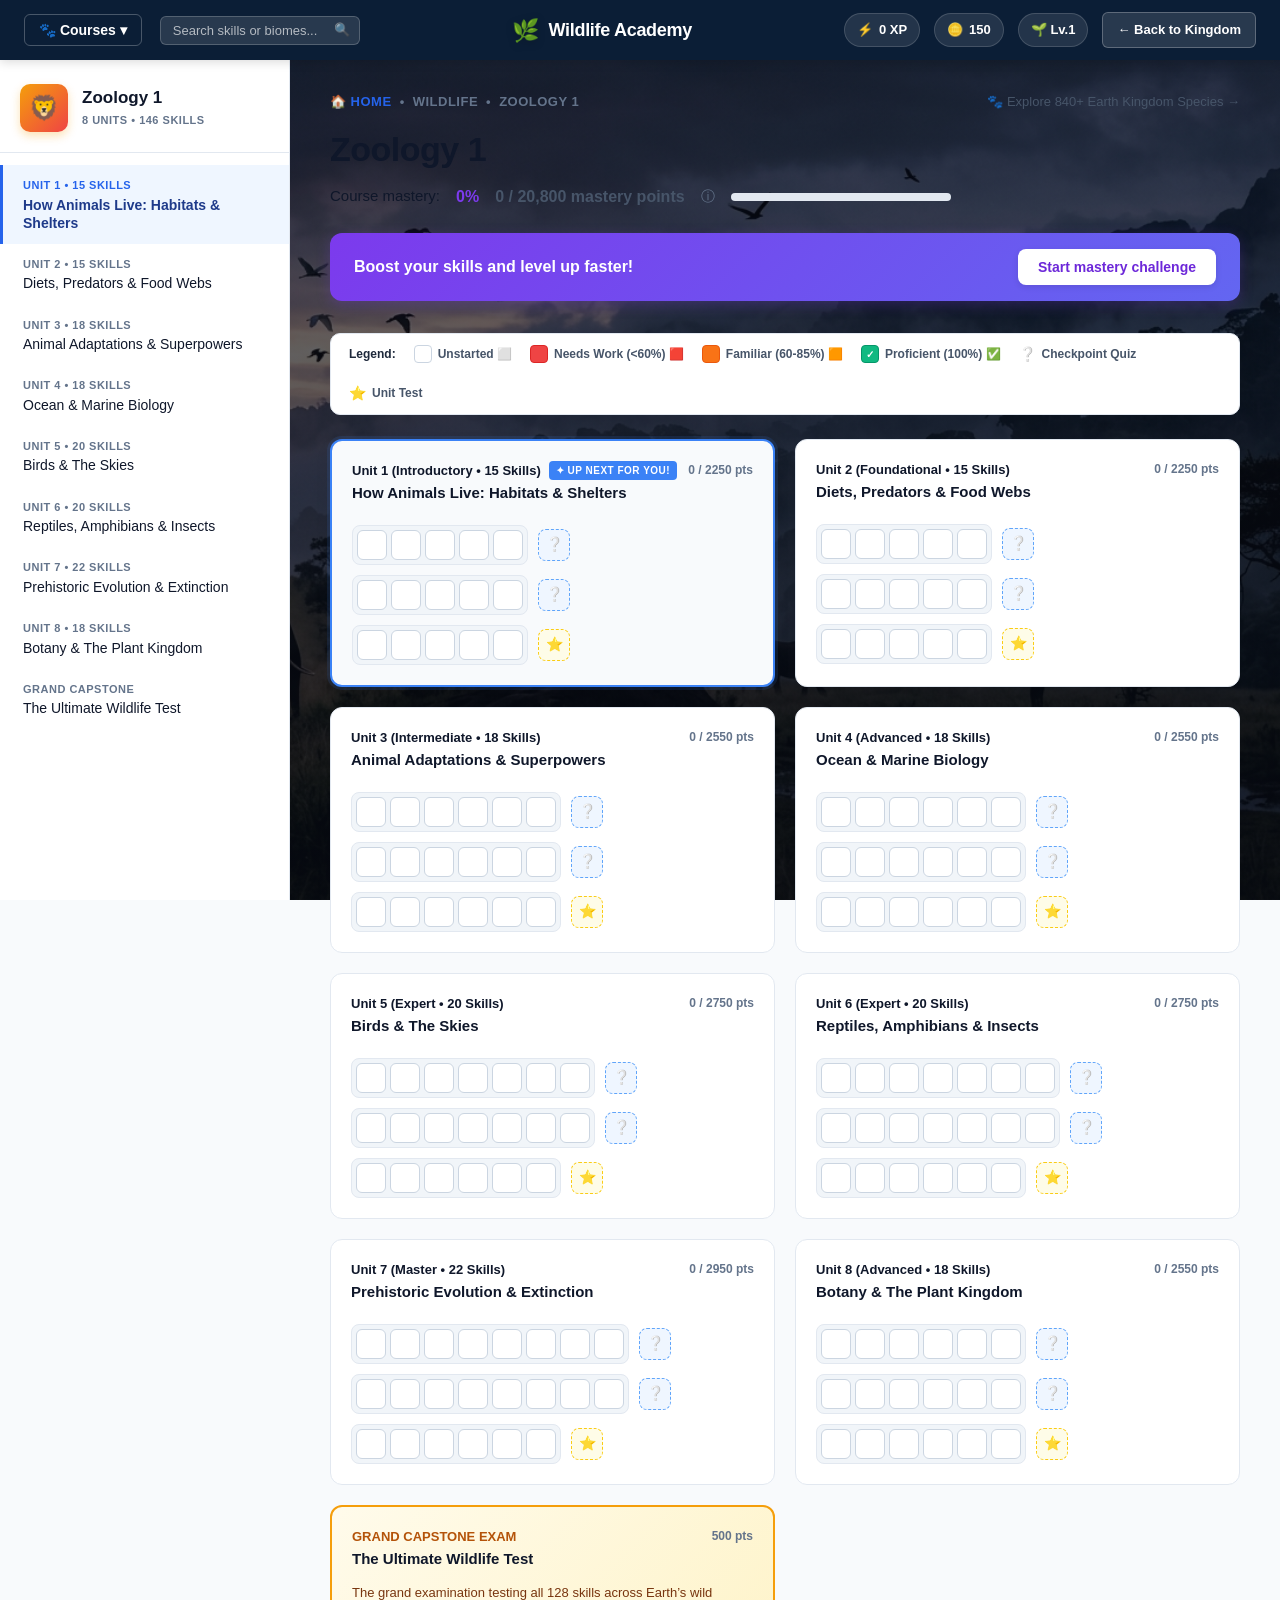
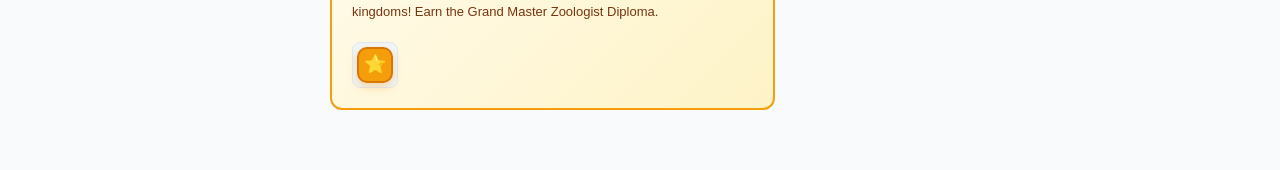
==== academy.html @ c4b4adb7 "feat: add Unit 8 Botany & Plant Kingdom course (18 skills), remove KHAN badge, add multi-question le" ====
<!DOCTYPE html>
<html lang="en">
<head>
  <meta charset="UTF-8">
  <meta name="viewport" content="width=device-width, initial-scale=1.0">
  <title>Wildlife Academy | Khan Academy Animal Biology & Zoology</title>
  <link rel="icon" href="data:image/svg+xml,<svg xmlns=%22http://www.w3.org/2000/svg%22 viewBox=%220%22%22><text y=%2226%22 font-size=%2226%22>🎓</text></svg>">
  <link rel="stylesheet" href="style.css">
  <link rel="stylesheet" href="academy.css">
</head>
<body class="academy-body">

  <!-- ===================================================================== -->
  <!-- TOP HEADER (KHAN ACADEMY STYLE)                                      -->
  <!-- ===================================================================== -->
  <header class="ka-header">
    <div class="ka-header-left">
      <button class="ka-courses-dropdown-btn" onclick="alert('Courses available: Zoology 1 (7 Units, 46 Skills). More arriving soon!')">
        🐾 Courses ▾
      </button>

      <div class="ka-search-wrap">
        <input type="text" class="ka-search-input" placeholder="Search skills or biomes..." id="ka-search-bar" oninput="window.AK_PAGE && window.AK_PAGE.onSearch && window.AK_PAGE.onSearch(this.value)" />
        <span class="ka-search-icon">🔍</span>
      </div>
    </div>

    <div class="ka-header-center">
      <a href="academy.html" class="ka-logo-link">
        <span class="ka-logo-icon">🌿</span>
        <span>Wildlife Academy</span>
      </a>
    </div>

    <div class="ka-header-right">
      <div class="ka-stat-pill" title="Mastery XP Points">
        ⚡ <span id="ka-header-xp">0 XP</span>
      </div>
      <div class="ka-stat-pill" title="Card Shop Coins">
        🪙 <span id="ka-header-coins">150</span>
      </div>
      <div class="ka-stat-pill" title="Zoologist Level">
        <span id="ka-header-level">🌱 Lv.1</span>
      </div>
      <a href="index.html" class="ka-btn-back" title="Return to Animal Kingdom">
        ← Back to Kingdom
      </a>
    </div>
  </header>

  <!-- ===================================================================== -->
  <!-- APP LAYOUT: 2-PANE (LEFT SIDEBAR + MAIN ORGANIZED CONTENT)           -->
  <!-- ===================================================================== -->
  <div class="ka-app-layout">

    <!-- LEFT SIDEBAR -->
    <aside class="ka-sidebar">
      <div class="ka-sidebar-course-card">
        <div class="ka-sidebar-course-avatar">🦁</div>
        <div>
          <h2 class="ka-sidebar-course-name">Zoology 1</h2>
          <div class="ka-sidebar-course-meta">8 UNITS • 146 SKILLS</div>
        </div>
      </div>

      <ul class="ka-sidebar-nav-list" id="ka-sidebar-units-list">
        <!-- Rendered dynamically by academyPage.js -->
      </ul>
    </aside>

    <!-- MAIN DASHBOARD PANE -->
    <main class="ka-main">

      <!-- Breadcrumbs -->
      <nav class="ka-breadcrumbs">
        <div class="ka-breadcrumbs-left">
          <a href="index.html">🏠 HOME</a>
          <span>•</span>
          <span>WILDLIFE</span>
          <span>•</span>
          <span>ZOOLOGY 1</span>
        </div>
        <a href="index.html" class="ka-breadcrumb-help">
          🐾 Explore 840+ Earth Kingdom Species →
        </a>
      </nav>

      <!-- Course Big Title -->
      <h1 class="ka-course-title">Zoology 1</h1>

      <!-- Course Mastery Stats -->
      <div class="ka-mastery-stats-row">
        <span class="ka-mastery-label">Course mastery:</span>
        <span class="ka-mastery-percent" id="ka-mastery-pct">0%</span>
        <span class="ka-mastery-points" id="ka-mastery-pts">0 / 7,500 mastery points</span>
        <span class="ka-mastery-info-icon" title="Master skills to earn points: 100 pts per skill, 150 pts per quiz, 200 pts per unit test, 300 pts for capstone!">ⓘ</span>
        <div class="ka-mastery-progress-track">
          <div class="ka-mastery-progress-fill" id="ka-mastery-fill" style="width: 0%;"></div>
        </div>
      </div>

      <!-- Purple Boost Callout Banner -->
      <div class="ka-boost-banner">
        <span class="ka-boost-text">Boost your skills and level up faster!</span>
        <button class="ka-boost-btn" onclick="window.AK_PAGE.startMasteryChallenge()">
          Start mastery challenge
        </button>
      </div>

      <!-- Color-Coding Mastery Legend -->
      <div class="ka-legend-bar">
        <span style="font-weight: 700; color: #1e293b;">Legend:</span>
        <div class="ka-legend-item">
          <div class="ka-legend-box box-unstarted"></div>
          <span>Unstarted ⬜</span>
        </div>
        <div class="ka-legend-item">
          <div class="ka-legend-box box-needs-work"></div>
          <span>Needs Work (&lt;60%) 🟥</span>
        </div>
        <div class="ka-legend-item">
          <div class="ka-legend-box box-familiar"></div>
          <span>Familiar (60-85%) 🟧</span>
        </div>
        <div class="ka-legend-item">
          <div class="ka-legend-box box-proficient">✓</div>
          <span>Proficient (100%) ✅</span>
        </div>
        <div class="ka-legend-item">
          <span style="font-size: 14px;">❔</span>
          <span>Checkpoint Quiz</span>
        </div>
        <div class="ka-legend-item">
          <span style="font-size: 14px;">⭐</span>
          <span>Unit Test</span>
        </div>
      </div>

      <!-- 2-COLUMN ORGANIZED UNITS GRID ("Not scrolling down way") -->
      <section class="ka-units-grid-2col" id="ka-units-grid">
        <!-- Rendered dynamically by academyPage.js -->
      </section>

    </main>
  </div>

  <!-- ===================================================================== -->
  <!-- INTERACTIVE STUDY / QUIZ / TEST MODAL                                -->
  <!-- ===================================================================== -->
  <div id="ka-modal-backdrop" class="ka-modal-backdrop hidden" onclick="if(event.target === this) window.AK_PAGE.closeModal()">
    <div id="ka-modal-content" class="ka-modal-window"></div>
  </div>

  <!-- ===================================================================== -->
  <!-- ULTIMATE TEST MODAL (FOR CAPSTONE EXAM)                              -->
  <!-- ===================================================================== -->
  <div id="ultimate-test-modal" class="modal-backdrop hidden" onclick="if(event.target === this) window.AK_ULTIMATE_TEST.closeModal()">
    <div id="ultimate-test-modal-content" class="ultimate-modal-window"></div>
  </div>

  <!-- Scripts -->
  <script src="lib/leaflet.js"></script>
  <script src="data/amphibians.js"></script>
  <script src="data/insects.js"></script>
  <script src="data/marine.js"></script>
  <script src="data/land.js"></script>
  <script src="data/birds.js"></script>
  <script src="data/plants.js"></script>
  <script src="data/gemstones.js"></script>
  <script src="data/reptiles.js"></script>
  <script src="data/animalSounds.js"></script>
  <script src="data/cool_animals.js"></script>
  <script src="js/speciesTranslations.js"></script>
  <script src="js/speciesBioTranslations.js"></script>
  <script src="js/i18n.js"></script>
  <script src="js/audio.js"></script>
  <script src="js/wildlifeAcademy.js"></script>
  <script src="js/ultimateTest.js"></script>
  <script src="js/academyPage.js"></script>
</body>
</html>
---- style.css ----
/* =========================================================
   THE ANIMAL KINGDOM APP - NATURE SAFARI STYLESHEET
   ========================================================= */

:root {
  --primary-emerald: #10b981;
  --primary-dark: #064e3b;
  --primary-light: #ecfdf5;
  --amber-sun: #f59e0b;
  --amber-light: #fef3c7;
  --ocean-blue: #0284c7;
  --ocean-light: #e0f2fe;
  --earth-orange: #ea580c;
  --sky-purple: #7c3aed;
  --leaf-green: #16a34a;
  
  --bg-sand: #fbfbf9;
  --surface-card: #ffffff;
  --text-main: #1c1917;
  --text-muted: #57534e;
  --border-subtle: #e7e5e4;
  --radius-xl: 24px;
  --radius-lg: 18px;
  --radius-md: 12px;
  --radius-full: 9999px;
  --shadow-sm: 0 2px 8px rgba(0, 0, 0, 0.04);
  --shadow-md: 0 8px 24px rgba(0, 0, 0, 0.08);
  --shadow-lg: 0 16px 40px rgba(0, 0, 0, 0.12);
  --font-display: 'Fredoka', cursive, sans-serif;
  --font-body: 'Nunito', sans-serif;
}

* {
  box-sizing: border-box;
  margin: 0;
  padding: 0;
}

.hidden {
  display: none !important;
  visibility: hidden !important;
  opacity: 0 !important;
  pointer-events: none !important;
}

body {
  font-family: var(--font-body);
  background-color: #070a12;
  background-image: 
    linear-gradient(rgba(8, 12, 22, 0.6), rgba(8, 12, 22, 0.7)),
    url('images/wildlife_background.jpg');
  background-position: center center;
  background-size: cover;
  background-repeat: no-repeat;
  background-attachment: fixed;
  color: #f1f5f9;
  line-height: 1.6;
  -webkit-font-smoothing: antialiased;
  min-height: 100vh;
}

/* =========================================================
   HEADER
   ========================================================= */
.app-header {
  position: sticky;
  top: 0;
  z-index: 100;
  background: rgba(13, 16, 28, 0.88);
  backdrop-filter: blur(14px);
  border-bottom: 2px solid rgba(255, 255, 255, 0.12);
  padding: 12px 24px;
}

.header-container {
  max-width: 1280px;
  margin: 0 auto;
  display: flex;
  align-items: center;
  justify-content: space-between;
  gap: 16px;
}

.logo-group {
  display: flex;
  align-items: center;
  gap: 12px;
  flex-shrink: 0;
}

.logo-mascot-wrap {
  width: 52px;
  height: 52px;
  border-radius: 50%;
  overflow: hidden;
  border: 2px solid #eab308;
  box-shadow: 0 4px 16px rgba(234, 179, 8, 0.35), 0 0 12px rgba(234, 179, 8, 0.2);
  display: flex;
  align-items: center;
  justify-content: center;
  background: #090e17;
  transition: all 0.3s cubic-bezier(0.34, 1.56, 0.64, 1);
  flex-shrink: 0;
}

.logo-mascot-img {
  width: 100%;
  height: 100%;
  object-fit: cover;
  object-position: center 20%;
  border-radius: 50%;
  transition: transform 0.35s cubic-bezier(0.34, 1.56, 0.64, 1);
  display: block;
}

.logo-group:hover .logo-mascot-wrap {
  transform: scale(1.08);
  border-color: #facc15;
  box-shadow: 0 6px 22px rgba(250, 204, 21, 0.5), 0 0 16px rgba(234, 179, 8, 0.4);
}

.logo-group:hover .logo-mascot-img {
  transform: scale(1.06);
}

.logo-title {
  font-family: var(--font-display);
  font-size: 1.45rem;
  font-weight: 700;
  letter-spacing: 0.5px;
  color: #ffffff;
  line-height: 1.1;
  white-space: nowrap;
}

.logo-badge {
  font-size: 0.76rem;
  font-weight: 700;
  color: #38bdf8;
  text-transform: uppercase;
  letter-spacing: 0.8px;
  white-space: nowrap;
}

/* =========================================================
   HEADER GLOBAL SEARCH BAR
   ========================================================= */
.header-main-col {
  display: flex;
  flex-direction: column;
  flex: 1;
  max-width: 860px;
  margin: 0 0 0 16px;
  gap: 6px;
  min-width: 0;
}

.header-search-wrap {
  position: relative;
  width: 100%;
  margin: 0;
}

.search-input-box {
  position: relative;
  display: flex;
  align-items: center;
  background: #f5f5f4;
  border: 2px solid var(--border-subtle);
  border-radius: var(--radius-full);
  transition: all 0.25s ease;
  padding-right: 3px;
  height: 36px;
}

.search-input-box:focus-within {
  background: #ffffff;
  border-color: var(--primary-emerald);
  box-shadow: 0 0 0 4px rgba(16, 185, 129, 0.15);
}

.search-icon-symbol {
  position: absolute;
  left: 12px;
  font-size: 0.95rem;
  pointer-events: none;
  opacity: 0.6;
}

#global-search-input {
  width: 100%;
  padding: 8px 115px 8px 36px;
  font-family: var(--font-body);
  font-size: 0.88rem;
  background: transparent;
  border: none;
  outline: none;
  color: var(--text-main);
}

#global-search-input::placeholder {
  color: #a8a29e;
}

.btn-header-search-go {
  font-family: var(--font-display);
  font-size: 0.78rem;
  font-weight: 700;
  padding: 5px 12px;
  background: linear-gradient(135deg, #10b981 0%, #059669 100%);
  color: #ffffff;
  border: none;
  border-radius: var(--radius-full);
  cursor: pointer;
  white-space: nowrap;
  transition: all 0.2s ease;
  box-shadow: 0 2px 6px rgba(16, 185, 129, 0.35);
  flex-shrink: 0;
  line-height: 1.2;
}

.btn-header-search-go:hover {
  transform: scale(1.04);
  background: linear-gradient(135deg, #059669 0%, #047857 100%);
  box-shadow: 0 4px 10px rgba(16, 185, 129, 0.45);
}

.btn-clear-search-global,
.btn-clear-search-hero,
.btn-clear-search,
.btn-clear-search-fighter {
  background: #e2e8f0;
  border: 1px solid #cbd5e1;
  color: #475569;
  width: 26px;
  height: 26px;
  border-radius: 50%;
  display: flex;
  align-items: center;
  justify-content: center;
  font-size: 0.82rem;
  font-weight: 800;
  cursor: pointer;
  transition: all 0.15s ease;
  z-index: 10;
}

.btn-clear-search-global:hover,
.btn-clear-search-hero:hover,
.btn-clear-search:hover,
.btn-clear-search-fighter:hover {
  background: #ef4444;
  border-color: #dc2626;
  color: #ffffff;
  transform: scale(1.12);
}

.btn-clear-search-global {
  position: absolute;
  right: 96px;
}

.btn-clear-search-hero {
  position: absolute;
  right: 170px;
}

.btn-clear-search {
  position: absolute;
  right: 14px;
}

.btn-clear-search-fighter {
  position: absolute;
  right: 10px;
  top: 50%;
  transform: translateY(-50%);
  background: #334155;
  border-color: #475569;
  color: #f1f5f9;
}
.btn-clear-search-fighter:hover {
  background: #ef4444;
  border-color: #dc2626;
  color: #ffffff;
  transform: translateY(-50%) scale(1.12);
}

.search-shortcut-badge {
  position: absolute;
  right: 12px;
  background: #e7e5e4;
  color: #78716c;
  font-size: 0.75rem;
  font-weight: 700;
  padding: 2px 7px;
  border-radius: 6px;
  border: 1px solid #d6d3d1;
  pointer-events: none;
}

/* =========================================================
   GLOBAL SEARCH DROPDOWN
   ========================================================= */
.global-search-dropdown {
  position: absolute;
  top: calc(100% + 8px);
  left: 0;
  right: 0;
  background: #ffffff;
  border: 2px solid var(--border-subtle);
  border-radius: 16px;
  box-shadow: 0 16px 36px rgba(0, 0, 0, 0.14);
  max-height: 480px;
  overflow-y: auto;
  z-index: 200;
  animation: dropdown-pop 0.2s ease-out;
}

@keyframes dropdown-pop {
  from { opacity: 0; transform: translateY(-6px); }
  to { opacity: 1; transform: translateY(0); }
}

.dropdown-header-bar {
  padding: 10px 16px;
  background: #f8fafc;
  border-bottom: 1px solid var(--border-subtle);
  font-size: 0.82rem;
  font-weight: 700;
  color: #64748b;
  display: flex;
  justify-content: space-between;
  align-items: center;
}

.search-dropdown-item {
  display: flex;
  align-items: center;
  gap: 12px;
  padding: 10px 14px;
  border-bottom: 1px solid #f1f5f9;
  cursor: pointer;
  transition: background 0.15s ease;
}

.search-dropdown-item:hover,
.search-dropdown-item.active-item {
  background: #ecfdf5;
}

.search-dropdown-thumb {
  width: 44px;
  height: 44px;
  border-radius: 10px;
  object-fit: cover;
  flex-shrink: 0;
}

.search-dropdown-info {
  flex: 1;
  min-width: 0;
}

.search-dropdown-title-row {
  display: flex;
  align-items: center;
  gap: 8px;
  margin-bottom: 2px;
}

.search-dropdown-name {
  font-family: var(--font-display);
  font-weight: 700;
  font-size: 0.95rem;
  color: var(--text-main);
  white-space: nowrap;
  overflow: hidden;
  text-overflow: ellipsis;
}

.search-dropdown-sub {
  font-size: 0.8rem;
  color: var(--text-muted);
  white-space: nowrap;
  overflow: hidden;
  text-overflow: ellipsis;
}

.dropdown-cat-tag {
  font-size: 0.72rem;
  font-weight: 700;
  padding: 2px 8px;
  border-radius: 12px;
  text-transform: capitalize;
  flex-shrink: 0;
}

.dropdown-cat-tag.amphibians { background: #d1fae5; color: #065f46; }
.dropdown-cat-tag.insects { background: #fef3c7; color: #92400e; }
.dropdown-cat-tag.marine { background: #e0f2fe; color: #075985; }
.dropdown-cat-tag.land { background: #ffedd5; color: #9a3412; }
.dropdown-cat-tag.birds { background: #ede9fe; color: #5b21b6; }
.dropdown-cat-tag.plants { background: #dcfce7; color: #166534; }
.dropdown-cat-tag.gemstones { background: #f3e8ff; color: #7e22ce; }
.dropdown-cat-tag.reptiles { background: #ccfbf1; color: #0f766e; }

.search-dropdown-footer {
  padding: 12px;
  text-align: center;
  background: #f8fafc;
  border-top: 1px solid var(--border-subtle);
}

.btn-see-all-results {
  font-family: var(--font-display);
  font-size: 0.88rem;
  font-weight: 700;
  color: var(--primary-emerald);
  background: none;
  border: none;
  cursor: pointer;
  display: inline-flex;
  align-items: center;
  gap: 6px;
}

.btn-see-all-results:hover {
  text-decoration: underline;
}

.search-empty-state {
  padding: 28px 20px;
  text-align: center;
  color: var(--text-muted);
  font-size: 0.95rem;
}

/* =========================================================
   HEADER BUTTONS ROW (DIRECTLY UNDER SEARCH, SMALL & COMPACT)
   ========================================================= */
.header-buttons-row {
  display: flex;
  align-items: center;
  flex-wrap: wrap;
  gap: 5px;
  width: 100%;
}

.header-btn-sep {
  width: 1px;
  height: 16px;
  background: rgba(255, 255, 255, 0.22);
  margin: 0 2px;
  flex-shrink: 0;
}

body.light-mode .header-btn-sep {
  background: rgba(0, 0, 0, 0.18);
}

.btn-small-pill,
.btn-header-pill {
  font-family: var(--font-display);
  font-size: 0.75rem !important;
  font-weight: 600 !important;
  padding: 3px 9px !important;
  height: 26px !important;
  background: rgba(255, 255, 255, 0.08) !important;
  color: #e2e8f0 !important;
  border: 1px solid rgba(255, 255, 255, 0.18) !important;
  border-radius: 9999px !important;
  cursor: pointer;
  transition: all 0.2s ease;
  display: inline-flex;
  align-items: center;
  gap: 4px;
  white-space: nowrap;
  flex-shrink: 0;
  line-height: 1;
}

.btn-small-pill:hover,
.btn-header-pill:hover {
  background: var(--primary-emerald) !important;
  color: #ffffff !important;
  border-color: var(--primary-emerald) !important;
  transform: translateY(-1px);
  box-shadow: 0 2px 8px rgba(16, 185, 129, 0.35);
}

body.light-mode .btn-small-pill,
body.light-mode .btn-header-pill {
  background: #f1f5f9 !important;
  color: #1e293b !important;
  border: 1px solid #cbd5e1 !important;
}

body.light-mode .btn-small-pill:hover,
body.light-mode .btn-header-pill:hover {
  background: #10b981 !important;
  color: #ffffff !important;
  border-color: #059669 !important;
}

.btn-small-icon,
.btn-icon {
  background: rgba(255, 255, 255, 0.08);
  border: 1px solid rgba(255, 255, 255, 0.18);
  border-radius: 9999px;
  width: 26px;
  height: 26px;
  font-size: 0.85rem;
  display: inline-flex;
  align-items: center;
  justify-content: center;
  cursor: pointer;
  transition: all 0.2s ease;
  flex-shrink: 0;
  padding: 0;
  color: #f1f5f9;
}

.btn-small-icon:hover,
.btn-icon:hover {
  background: rgba(255, 255, 255, 0.22);
  transform: scale(1.08);
}

body.light-mode .btn-small-icon,
body.light-mode .btn-icon {
  background: #f1f5f9;
  border: 1px solid #cbd5e1;
  color: #1e293b;
}

/* Small Multi-Language Segmented Switcher */
.lang-switch-wrap,
.lang-switch-wrap.small-lang {
  display: inline-flex;
  align-items: center;
  background: rgba(15, 23, 42, 0.75);
  border: 1px solid rgba(255, 255, 255, 0.18);
  border-radius: 9999px;
  padding: 2px 3px;
  gap: 2px;
  height: 26px;
  backdrop-filter: blur(8px);
  flex-shrink: 0;
}

.btn-lang-toggle {
  background: transparent;
  color: #94a3b8;
  border: none;
  font-family: var(--font-display);
  font-size: 0.72rem;
  font-weight: 700;
  padding: 2px 6px;
  height: 20px;
  border-radius: 9999px;
  cursor: pointer;
  transition: all 0.2s cubic-bezier(0.4, 0, 0.2, 1);
  line-height: 1;
}

.btn-lang-toggle:hover {
  color: #ffffff;
  background: rgba(255, 255, 255, 0.12);
}

.btn-lang-toggle.active {
  background: linear-gradient(135deg, #10b981 0%, #059669 100%);
  color: #ffffff;
  box-shadow: 0 1px 6px rgba(16, 185, 129, 0.4);
}

body.light-mode .lang-switch-wrap {
  background: #f1f5f9;
  border-color: #cbd5e1;
}

body.light-mode .btn-lang-toggle {
  color: #64748b;
}

body.light-mode .btn-lang-toggle.active {
  background: #10b981;
  color: #ffffff;
}

.badge-live-pulse-sm {
  font-size: 0.6rem;
  font-weight: 800;
  padding: 1px 4px;
  background: #ef4444;
  color: #ffffff;
  border-radius: 3px;
  letter-spacing: 0.3px;
  animation: livePulse 2s infinite;
}

/* =========================================================
   MAIN LAYOUT
   ========================================================= */
.main-container {
  max-width: 1280px;
  margin: 0 auto;
  padding: 24px 20px 60px;
}

.section-intro {
  text-align: center;
  max-width: 760px;
  margin: 0 auto 28px;
}

.badge-hub, .badge-zone {
  display: inline-block;
  font-family: var(--font-display);
  font-size: 0.8rem;
  font-weight: 700;
  letter-spacing: 1px;
  background: var(--amber-light);
  color: #b45309;
  padding: 4px 14px;
  border-radius: var(--radius-full);
  margin-bottom: 8px;
}

.badge-zone {
  background: var(--primary-light);
  color: var(--primary-dark);
}

.hub-title, .zone-main-title {
  font-family: var(--font-display);
  font-size: 2.2rem;
  font-weight: 700;
  color: #ffffff;
  line-height: 1.2;
  text-shadow: 0 2px 10px rgba(0, 0, 0, 0.5);
}

.hub-subtitle, .zone-instructions {
  font-size: 1.05rem;
  color: #cbd5e1;
  margin-top: 6px;
}

/* =========================================================
   MAIN VIEW PANELS & TRANSITIONS
   ========================================================= */
.main-view {
  animation: fadeInView 0.25s cubic-bezier(0.16, 1, 0.3, 1);
}

@keyframes fadeInView {
  from { opacity: 0; transform: translateY(8px); }
  to { opacity: 1; transform: translateY(0); }
}

/* =========================================================
   COMPACT ANIMAL / PLANT / ROCK OF THE DAY (HUB)
   ========================================================= */
.hub-hero-section.compact-hub {
  margin-bottom: 28px;
}

.compact-hub-header {
  display: flex;
  align-items: center;
  gap: 12px;
  margin-bottom: 12px;
}

.compact-hub-subtitle {
  font-size: 0.92rem;
  font-weight: 700;
  color: #cbd5e1;
}

.aod-compact-card {
  background: rgba(18, 24, 38, 0.88);
  backdrop-filter: blur(12px);
  border: 2px solid rgba(255, 255, 255, 0.12);
  border-radius: var(--radius-lg);
  overflow: hidden;
  box-shadow: 0 8px 32px rgba(0, 0, 0, 0.4);
  display: flex;
  align-items: stretch;
  gap: 20px;
  padding: 14px;
  transition: transform 0.2s ease, box-shadow 0.2s ease, border-color 0.2s ease;
}

.aod-compact-card:hover {
  border-color: rgba(56, 189, 248, 0.4);
  box-shadow: 0 12px 36px rgba(0, 0, 0, 0.6);
}

.aod-compact-thumb-box {
  position: relative;
  width: 175px;
  min-width: 175px;
  border-radius: 12px;
  overflow: hidden;
  background: #1e293b;
  cursor: pointer;
  box-shadow: 0 4px 10px rgba(0, 0, 0, 0.1);
}

.aod-compact-img {
  width: 100%;
  height: 100%;
  object-fit: cover;
  display: block;
  transition: transform 0.35s ease;
}

.aod-compact-thumb-box:hover .aod-compact-img {
  transform: scale(1.08);
}

.aod-compact-img-badges {
  position: absolute;
  bottom: 8px;
  left: 8px;
  right: 8px;
  display: flex;
  flex-direction: column;
  gap: 4px;
  pointer-events: none;
}

.aod-cat-tag, .aod-status-tag {
  font-size: 0.68rem;
  font-weight: 800;
  padding: 2px 7px;
  border-radius: 6px;
  backdrop-filter: blur(6px);
  color: #ffffff;
  background: rgba(15, 23, 42, 0.82);
  white-space: nowrap;
  width: fit-content;
  box-shadow: 0 2px 5px rgba(0,0,0,0.3);
}

.aod-compact-info {
  flex: 1;
  display: flex;
  flex-direction: column;
  justify-content: space-between;
  min-width: 0;
}

.aod-compact-top-bar {
  display: flex;
  align-items: center;
  justify-content: space-between;
  margin-bottom: 3px;
}

.aod-compact-badge {
  font-family: var(--font-display);
  font-size: 0.78rem;
  font-weight: 800;
  color: #d97706;
  text-transform: uppercase;
  letter-spacing: 0.6px;
}

.btn-compact-fav {
  background: none;
  border: none;
  font-size: 1.25rem;
  cursor: pointer;
  line-height: 1;
  transition: transform 0.15s ease;
}

.btn-compact-fav:hover {
  transform: scale(1.2);
}

.aod-compact-title-row {
  display: flex;
  align-items: baseline;
  gap: 10px;
  cursor: pointer;
  margin-bottom: 2px;
}

.aod-compact-title {
  font-family: var(--font-display);
  font-size: 1.45rem;
  font-weight: 700;
  color: #ffffff;
  margin: 0;
  line-height: 1.15;
  transition: color 0.15s ease;
}

.aod-compact-title:hover {
  color: #38bdf8;
}

.aod-compact-sci {
  font-size: 0.84rem;
  font-style: italic;
  color: #94a3b8;
  white-space: nowrap;
  overflow: hidden;
  text-overflow: ellipsis;
}

.aod-compact-tagline {
  font-size: 0.9rem;
  font-weight: 600;
  color: #cbd5e1;
  margin: 0 0 8px;
  line-height: 1.35;
}

.aod-compact-specs {
  display: flex;
  flex-wrap: wrap;
  gap: 6px;
  margin-bottom: 10px;
}

.compact-spec-item {
  font-size: 0.78rem;
  color: #cbd5e1;
  background: #0f172a;
  padding: 3px 9px;
  border-radius: 6px;
  border: 1px solid #1e293b;
  display: inline-flex;
  align-items: center;
  gap: 4px;
}

.compact-spec-item strong {
  color: #f8fafc;
}

.aod-compact-actions {
  display: flex;
  flex-wrap: wrap;
  align-items: center;
  gap: 8px;
}

.btn-compact-act {
  font-family: var(--font-display);
  font-size: 0.82rem;
  font-weight: 700;
  padding: 6px 14px;
  border-radius: var(--radius-full);
  border: 1px solid transparent;
  cursor: pointer;
  transition: all 0.2s ease;
  display: inline-flex;
  align-items: center;
  gap: 5px;
}

.btn-compact-act.btn-listen {
  background: rgba(16, 185, 129, 0.2);
  color: #6ee7b7;
  border-color: rgba(16, 185, 129, 0.4);
}

.btn-compact-act.btn-listen:hover {
  background: #10b981;
  color: #ffffff;
  transform: translateY(-1px);
}

.btn-compact-act.btn-sound {
  background: rgba(245, 158, 11, 0.2);
  color: #fcd34d;
  border-color: rgba(245, 158, 11, 0.4);
}

.btn-compact-act.btn-sound:hover {
  background: #f59e0b;
  color: #000000;
  transform: translateY(-1px);
}

.btn-compact-act.btn-surprise {
  background: #1e293b;
  color: #e2e8f0;
  border-color: #334155;
}

.btn-compact-act.btn-surprise:hover {
  background: #334155;
  color: #ffffff;
  transform: translateY(-1px);
}

.btn-compact-act.btn-open-card {
  background: #4f46e5;
  color: #ffffff;
  border-color: #6366f1;
  margin-left: auto;
}

.btn-compact-act.btn-open-card:hover {
  background: #6366f1;
  color: #ffffff;
  transform: translateY(-1px);
}

/* =========================================================
   CATEGORY / ZONE VIEW TOP NAVIGATION
   ========================================================= */
.category-view-nav {
  display: flex;
  align-items: center;
  justify-content: space-between;
  flex-wrap: wrap;
  gap: 14px;
  margin-bottom: 22px;
  padding: 12px 18px;
  background: rgba(18, 24, 38, 0.88);
  backdrop-filter: blur(12px);
  border: 2px solid rgba(255, 255, 255, 0.12);
  border-radius: var(--radius-lg);
  box-shadow: 0 8px 32px rgba(0, 0, 0, 0.4);
}

.btn-back-home {
  font-family: var(--font-display);
  font-size: 0.96rem;
  font-weight: 700;
  background: linear-gradient(135deg, #10b981 0%, #059669 100%);
  color: #ffffff;
  border: none;
  padding: 10px 22px;
  border-radius: var(--radius-full);
  cursor: pointer;
  box-shadow: 0 4px 14px rgba(16, 185, 129, 0.35);
  transition: all 0.2s ease;
  display: inline-flex;
  align-items: center;
  gap: 8px;
}

.btn-back-home:hover {
  transform: translateX(-3px) scale(1.02);
  box-shadow: 0 6px 18px rgba(16, 185, 129, 0.45);
}

.back-arrow-icon {
  font-size: 1.25rem;
  line-height: 1;
}

.category-quick-switcher {
  display: flex;
  align-items: center;
  gap: 10px;
  flex-wrap: wrap;
}

.switcher-label {
  font-size: 0.8rem;
  font-weight: 700;
  color: #94a3b8;
  text-transform: uppercase;
  letter-spacing: 0.5px;
}

.switcher-pills-row {
  display: flex;
  gap: 6px;
  flex-wrap: wrap;
}

.cat-switch-pill {
  font-family: var(--font-display);
  font-size: 0.82rem;
  font-weight: 700;
  background: #1e293b;
  color: #cbd5e1;
  border: 1px solid #334155;
  padding: 5px 12px;
  border-radius: var(--radius-full);
  cursor: pointer;
  transition: all 0.2s ease;
  white-space: nowrap;
}

.cat-switch-pill:hover {
  background: #334155;
  color: #ffffff;
  transform: translateY(-1px);
}

.cat-switch-pill.active {
  background: #10b981;
  color: #ffffff;
  border-color: #059669;
  box-shadow: 0 2px 8px rgba(16, 185, 129, 0.35);
}

@media (max-width: 768px) {
  .aod-compact-card {
    flex-direction: column;
  }
  .aod-compact-thumb-box {
    width: 100%;
    min-width: 100%;
    height: 180px;
  }
  .btn-compact-act.btn-open-card {
    margin-left: 0;
  }
  .category-view-nav {
    flex-direction: column;
    align-items: stretch;
  }
  .btn-back-home {
    justify-content: center;
  }
}

/* =========================================================
   QUICK SEARCH CARD SECTION
   ========================================================= */
.quick-search-section {
  margin: 36px 0;
}

.quick-search-card {
  background: rgba(18, 24, 38, 0.88);
  backdrop-filter: blur(12px);
  border: 2px solid rgba(255, 255, 255, 0.12);
  border-radius: 24px;
  padding: 28px;
  box-shadow: 0 8px 32px rgba(0, 0, 0, 0.4);
}

.quick-search-header {
  margin-bottom: 18px;
}

.quick-search-badge {
  display: inline-block;
  font-family: var(--font-display);
  font-size: 0.8rem;
  font-weight: 700;
  letter-spacing: 0.8px;
  color: #38bdf8;
  background: rgba(56, 189, 248, 0.15);
  border: 1px solid rgba(56, 189, 248, 0.3);
  padding: 4px 12px;
  border-radius: var(--radius-full);
  margin-bottom: 8px;
}

.quick-search-title {
  font-family: var(--font-display);
  font-size: 1.5rem;
  font-weight: 700;
  color: #ffffff;
  margin-bottom: 4px;
}

.quick-search-desc {
  color: #cbd5e1;
  font-size: 0.95rem;
}

.quick-search-input-wrap {
  position: relative;
  display: flex;
  align-items: center;
  gap: 12px;
  margin-bottom: 18px;
}

.quick-input-icon {
  position: absolute;
  left: 18px;
  font-size: 1.25rem;
  pointer-events: none;
  opacity: 0.6;
}

#hero-search-input {
  flex: 1;
  padding: 16px 20px 16px 52px;
  font-family: var(--font-body);
  font-size: 1.05rem;
  background: #0f172a;
  border: 2px solid #334155;
  border-radius: var(--radius-full);
  outline: none;
  box-shadow: 0 2px 8px rgba(0, 0, 0, 0.3);
  transition: all 0.25s ease;
  color: #ffffff;
}

#hero-search-input:focus {
  border-color: #38bdf8;
  box-shadow: 0 0 0 4px rgba(56, 189, 248, 0.2);
}

.btn-quick-search-go {
  font-family: var(--font-display);
  font-size: 1rem;
  font-weight: 700;
  padding: 15px 26px;
  background: linear-gradient(135deg, #0284c7 0%, #10b981 100%);
  color: #ffffff;
  border: none;
  border-radius: var(--radius-full);
  cursor: pointer;
  box-shadow: 0 4px 14px rgba(2, 132, 199, 0.35);
  transition: all 0.2s ease;
  white-space: nowrap;
}

.btn-quick-search-go:hover {
  transform: translateY(-2px);
  box-shadow: 0 6px 18px rgba(2, 132, 199, 0.5);
}

.popular-search-tags {
  display: flex;
  align-items: center;
  flex-wrap: wrap;
  gap: 8px;
}

.tags-label {
  font-size: 0.85rem;
  font-weight: 700;
  color: #94a3b8;
  margin-right: 4px;
}

.tag-pill {
  font-family: var(--font-display);
  font-size: 0.75rem;
  font-weight: 600;
  padding: 4px 10px;
  height: 26px;
  background: #1e293b;
  color: #e2e8f0;
  border: 1px solid #334155;
  border-radius: var(--radius-full);
  cursor: pointer;
  transition: all 0.2s ease;
  display: inline-flex;
  align-items: center;
  gap: 4px;
}

.tag-pill:hover {
  background: #334155;
  color: #38bdf8;
  border-color: #38bdf8;
  transform: translateY(-1px);
}

/* =========================================================
   THE ANIMAL ZONE (8 CATEGORIES WITH SPECIFIED IMAGERY)
   ========================================================= */
.animal-zone-section {
  padding-top: 10px;
}

.category-buttons-grid {
  display: grid;
  grid-template-columns: repeat(auto-fit, minmax(250px, 1fr));
  gap: 20px;
  margin-bottom: 36px;
}

.cat-nav-btn {
  background: rgba(18, 24, 38, 0.88);
  backdrop-filter: blur(12px);
  border: 2px solid rgba(255, 255, 255, 0.12);
  border-radius: var(--radius-lg);
  overflow: hidden;
  box-shadow: 0 4px 20px rgba(0, 0, 0, 0.35);
  cursor: pointer;
  transition: all 0.25s cubic-bezier(0.34, 1.56, 0.64, 1);
  display: flex;
  flex-direction: column;
  text-align: left;
  position: relative;
}

.cat-nav-btn:hover {
  transform: translateY(-6px);
  box-shadow: 0 10px 28px rgba(0, 0, 0, 0.55);
  border-color: rgba(56, 189, 248, 0.4);
}

.cat-nav-btn.active {
  border-color: var(--primary-emerald);
  box-shadow: 0 0 0 4px rgba(16, 185, 129, 0.25), var(--shadow-md);
}

.cat-btn-img-box {
  position: relative;
  height: 160px;
  background: #111827;
  overflow: hidden;
}

.cat-btn-img {
  width: 100%;
  height: 100%;
  object-fit: cover;
  transition: transform 0.4s ease;
}

.cat-nav-btn:hover .cat-btn-img {
  transform: scale(1.08);
}

.cat-btn-badge {
  position: absolute;
  bottom: 8px;
  right: 8px;
  background: rgba(0, 0, 0, 0.75);
  color: #ffffff;
  font-family: var(--font-display);
  font-size: 0.75rem;
  font-weight: 600;
  padding: 3px 10px;
  border-radius: var(--radius-full);
  backdrop-filter: blur(4px);
}

.cat-btn-content {
  padding: 16px 18px;
}

.cat-btn-icon {
  font-size: 1.8rem;
  margin-bottom: 4px;
}

.cat-btn-name {
  font-family: var(--font-display);
  font-size: 1.35rem;
  font-weight: 700;
  color: #ffffff;
  line-height: 1.2;
}

.cat-btn-desc {
  font-size: 0.85rem;
  color: #94a3b8;
}

/* Specific button theme colors */
.cat-nav-btn[data-category="amphibians"].active { border-color: #10b981; }
.cat-nav-btn[data-category="insects"].active { border-color: #f59e0b; }
.cat-nav-btn[data-category="marine"].active { border-color: #0ea5e9; }
.cat-nav-btn[data-category="land"].active { border-color: #ea580c; }
.cat-nav-btn[data-category="birds"].active { border-color: #8b5cf6; }
.cat-nav-btn[data-category="plants"].active { border-color: #16a34a; }
.cat-nav-btn[data-category="gemstones"].active { border-color: #a855f7; box-shadow: 0 0 0 4px rgba(168, 85, 247, 0.25), var(--shadow-md); }
.cat-nav-btn[data-category="reptiles"].active { border-color: #14b8a6; box-shadow: 0 0 0 4px rgba(20, 184, 166, 0.25), var(--shadow-md); }

/* =========================================================
   ZONE BROWSER PANEL & FILTERS
   ========================================================= */
.zone-browser-panel {
  background: rgba(18, 24, 38, 0.88);
  backdrop-filter: blur(12px);
  border: 2px solid rgba(255, 255, 255, 0.12);
  border-radius: var(--radius-xl);
  padding: 30px;
  box-shadow: 0 8px 32px rgba(0, 0, 0, 0.4);
}

.zone-header-row {
  display: flex;
  align-items: flex-start;
  justify-content: space-between;
  gap: 16px;
  margin-bottom: 24px;
  padding-bottom: 18px;
  border-bottom: 1px solid rgba(255, 255, 255, 0.1);
}

.current-zone-title {
  font-family: var(--font-display);
  font-size: 1.8rem;
  font-weight: 700;
  color: #ffffff;
}

.current-zone-sub {
  font-size: 0.95rem;
  color: #94a3b8;
}

.count-pill {
  font-family: var(--font-display);
  font-size: 0.9rem;
  font-weight: 600;
  background: #0f172a;
  color: #38bdf8;
  padding: 6px 16px;
  border: 1px solid #334155;
  border-radius: var(--radius-full);
  white-space: nowrap;
}

.zone-filters-row {
  display: flex;
  flex-wrap: wrap;
  align-items: center;
  justify-content: space-between;
  gap: 16px;
  margin-bottom: 28px;
}

.search-box {
  flex: 1;
  min-width: 280px;
  max-width: 480px;
  position: relative;
  display: flex;
  align-items: center;
}

.search-icon {
  position: absolute;
  left: 14px;
  font-size: 1.1rem;
  pointer-events: none;
  opacity: 0.6;
}

.search-box input {
  width: 100%;
  padding: 12px 40px 12px 42px;
  font-family: var(--font-body);
  font-size: 0.95rem;
  border: 2px solid #334155;
  border-radius: var(--radius-full);
  outline: none;
  transition: all 0.2s ease;
  background: #0f172a;
  color: #ffffff;
}

.search-box input:focus {
  border-color: #38bdf8;
  background: #1e293b;
  box-shadow: 0 0 0 3px rgba(56, 189, 248, 0.2);
}

.btn-clear-search {
  position: absolute;
  right: 12px;
  background: none;
  border: none;
  color: #94a3b8;
  cursor: pointer;
  font-size: 1rem;
}

.filter-pills-group {
  display: flex;
  gap: 8px;
  flex-wrap: wrap;
}

.filter-pill {
  font-family: var(--font-display);
  font-size: 0.75rem;
  font-weight: 600;
  padding: 4px 10px;
  height: 26px;
  background: #1e293b;
  border: 1px solid #334155;
  border-radius: var(--radius-full);
  color: #cbd5e1;
  cursor: pointer;
  transition: all 0.2s ease;
  display: inline-flex;
  align-items: center;
  white-space: nowrap;
}

.filter-pill:hover {
  background: #334155;
  color: #ffffff;
}

.filter-pill.active {
  background: #0284c7;
  color: #ffffff;
  border-color: #38bdf8;
  box-shadow: 0 0 10px rgba(56, 189, 248, 0.35);
}

/* =========================================================
   SPECIES CARDS GRID
   ========================================================= */
.species-grid {
  display: grid;
  grid-template-columns: repeat(auto-fill, minmax(280px, 1fr));
  gap: 24px;
}

.species-card {
  background: rgba(18, 24, 38, 0.92);
  border: 1.5px solid rgba(255, 255, 255, 0.1);
  border-radius: var(--radius-lg);
  overflow: hidden;
  box-shadow: 0 4px 20px rgba(0, 0, 0, 0.35);
  display: flex;
  flex-direction: column;
  cursor: pointer;
  transition: all 0.25s cubic-bezier(0.34, 1.56, 0.64, 1);
}

.species-card:hover {
  transform: translateY(-5px);
  border-color: rgba(56, 189, 248, 0.5);
  box-shadow: 0 10px 30px rgba(0, 0, 0, 0.6);
}

.card-thumb-wrap {
  position: relative;
  height: 190px;
  background: #1e1b2e;
  overflow: hidden;
}

.card-thumb {
  width: 100%;
  height: 100%;
  object-fit: cover;
  transition: transform 0.4s ease;
}

.species-card:hover .card-thumb {
  transform: scale(1.08);
}

.card-fav-btn {
  position: absolute;
  top: 10px;
  right: 10px;
  width: 36px;
  height: 36px;
  background: rgba(15, 23, 42, 0.75);
  backdrop-filter: blur(4px);
  border: 1px solid rgba(255, 255, 255, 0.2);
  border-radius: var(--radius-full);
  font-size: 1.1rem;
  display: flex;
  align-items: center;
  justify-content: center;
  cursor: pointer;
  transition: transform 0.2s ease;
}

.card-fav-btn:hover {
  transform: scale(1.15);
}

.card-body {
  padding: 16px 18px 12px;
  flex: 1;
  display: flex;
  flex-direction: column;
}

.card-title {
  font-family: var(--font-display);
  font-size: 1.25rem;
  font-weight: 700;
  color: #f8fafc;
  line-height: 1.2;
  margin-bottom: 2px;
}

.card-sci {
  font-style: italic;
  font-size: 0.82rem;
  color: #94a3b8;
  margin-bottom: 8px;
}

.card-tagline {
  font-size: 0.9rem;
  color: #cbd5e1;
  margin-bottom: 12px;
  line-height: 1.4;
  display: -webkit-box;
  -webkit-line-clamp: 2;
  -webkit-box-orient: vertical;
  overflow: hidden;
}

.card-meta-pills {
  margin-top: auto;
  display: flex;
  flex-direction: column;
  gap: 4px;
}

.mini-pill {
  font-size: 0.78rem;
  color: #cbd5e1;
  background: rgba(15, 23, 42, 0.7);
  border: 1px solid rgba(255, 255, 255, 0.08);
  padding: 3px 8px;
  border-radius: 6px;
  white-space: nowrap;
  overflow: hidden;
  text-overflow: ellipsis;
}

.card-footer {
  padding: 10px 18px;
  background: rgba(10, 14, 26, 0.8);
  border-top: 1px solid rgba(255, 255, 255, 0.08);
  font-size: 0.85rem;
  font-weight: 700;
  color: #38bdf8;
  display: flex;
  align-items: center;
  justify-content: space-between;
}

.card-sound-btn {
  position: absolute;
  bottom: 10px;
  right: 10px;
  background: rgba(15, 23, 42, 0.8);
  backdrop-filter: blur(6px);
  color: #ffffff;
  border: 1px solid rgba(255, 255, 255, 0.3);
  border-radius: var(--radius-full);
  padding: 4px 10px;
  font-family: var(--font-display);
  font-size: 0.78rem;
  font-weight: 700;
  cursor: pointer;
  display: inline-flex;
  align-items: center;
  gap: 4px;
  transition: all 0.2s cubic-bezier(0.34, 1.56, 0.64, 1);
  z-index: 5;
}

.card-sound-btn:hover {
  background: var(--primary-emerald);
  border-color: var(--primary-emerald);
  transform: scale(1.08);
  box-shadow: 0 4px 12px rgba(16, 185, 129, 0.4);
}

.card-sound-btn.playing-sound,
.btn-voice-sound.playing-sound {
  animation: sound-pulse 0.5s ease-in-out infinite alternate !important;
  background: #f59e0b !important;
  border-color: #d97706 !important;
  color: #ffffff !important;
}

@keyframes sound-pulse {
  from { transform: scale(1); box-shadow: 0 0 0 0 rgba(245, 158, 11, 0.6); }
  to { transform: scale(1.1); box-shadow: 0 0 0 8px rgba(245, 158, 11, 0); }
}

.btn-voice-sound {
  font-family: var(--font-display);
  font-size: 0.9rem;
  font-weight: 700;
  padding: 8px 16px;
  background: #fef3c7;
  color: #92400e;
  border: 2px solid #fde68a;
  border-radius: var(--radius-full);
  cursor: pointer;
  display: inline-flex;
  align-items: center;
  gap: 6px;
  transition: all 0.2s ease;
}

.btn-voice-sound:hover {
  background: #f59e0b;
  color: #ffffff;
  border-color: #f59e0b;
}

/* =========================================================
   STATUS & CATEGORY BADGES
   ========================================================= */
.badge {
  font-family: var(--font-display);
  font-size: 0.72rem;
  font-weight: 700;
  padding: 4px 10px;
  border-radius: var(--radius-full);
  letter-spacing: 0.4px;
  display: inline-block;
  backdrop-filter: blur(4px);
}

.badge-category {
  background: rgba(0, 0, 0, 0.75);
  color: #ffffff;
}

.badge-status {
  position: absolute;
  top: 10px;
  left: 10px;
}

.status-crit-endangered {
  background: #dc2626;
  color: #ffffff;
}

.status-endangered {
  background: #ea580c;
  color: #ffffff;
}

.status-vulnerable {
  background: #f59e0b;
  color: #ffffff;
}

.status-near-threatened {
  background: #0284c7;
  color: #ffffff;
}

.status-least-concern {
  background: #10b981;
  color: #ffffff;
}

.status-precious {
  background: linear-gradient(135deg, #a855f7, #ec4899);
  color: #ffffff;
}

.status-rare {
  background: linear-gradient(135deg, #06b6d4, #3b82f6);
  color: #ffffff;
}

/* =========================================================
   BUTTONS
   ========================================================= */
.btn-primary {
  font-family: var(--font-display);
  font-size: 0.95rem;
  font-weight: 600;
  padding: 10px 20px;
  background: var(--primary-emerald);
  color: #ffffff;
  border: none;
  border-radius: var(--radius-full);
  cursor: pointer;
  transition: all 0.2s ease;
  display: inline-flex;
  align-items: center;
  gap: 8px;
}

.btn-primary:hover {
  background: #059669;
  transform: translateY(-1px);
}

.btn-secondary {
  font-family: var(--font-display);
  font-size: 0.95rem;
  font-weight: 600;
  padding: 10px 20px;
  background: var(--amber-light);
  color: #b45309;
  border: 2px solid #fde68a;
  border-radius: var(--radius-full);
  cursor: pointer;
  transition: all 0.2s ease;
  display: inline-flex;
  align-items: center;
  gap: 8px;
}

.btn-secondary:hover {
  background: #fde68a;
  transform: translateY(-1px);
}

.btn-ghost {
  font-family: var(--font-display);
  font-size: 0.95rem;
  font-weight: 600;
  padding: 10px 18px;
  background: #f5f5f4;
  color: #44403c;
  border: 1px solid #e7e5e4;
  border-radius: var(--radius-full);
  cursor: pointer;
  transition: all 0.2s ease;
}

.btn-ghost:hover {
  background: #e7e5e4;
}

.btn-fav {
  background: #f5f5f4;
  border: 2px solid var(--border-subtle);
  border-radius: var(--radius-full);
  width: 40px;
  height: 40px;
  font-size: 1.2rem;
  cursor: pointer;
  display: flex;
  align-items: center;
  justify-content: center;
  transition: all 0.2s ease;
}

.btn-fav.active {
  background: #fee2e2;
  border-color: #fca5a5;
}

.btn-fav-large {
  font-family: var(--font-display);
  font-size: 0.9rem;
  font-weight: 600;
  padding: 8px 16px;
  background: #f5f5f4;
  border: 2px solid var(--border-subtle);
  border-radius: var(--radius-full);
  cursor: pointer;
}

.btn-fav-large.active {
  background: #fee2e2;
  border-color: #fca5a5;
  color: #b91c1c;
}

.btn-voice-read {
  font-family: var(--font-display);
  font-size: 0.9rem;
  font-weight: 700;
  padding: 8px 18px;
  background: #e0f2fe;
  color: #0369a1;
  border: 2px solid #bae6fd;
  border-radius: var(--radius-full);
  cursor: pointer;
  display: inline-flex;
  align-items: center;
  gap: 6px;
  transition: all 0.2s ease;
}

.btn-voice-read:hover {
  background: #0284c7;
  color: #ffffff;
  border-color: #0284c7;
}

/* Speaking pulse animation */
.speaking-active {
  animation: speaking-pulse 1s infinite alternate !important;
  background: #ef4444 !important;
  color: #ffffff !important;
  border-color: #dc2626 !important;
}

@keyframes speaking-pulse {
  from { transform: scale(1); box-shadow: 0 0 0 0 rgba(239, 68, 68, 0.4); }
  to { transform: scale(1.05); box-shadow: 0 0 0 8px rgba(239, 68, 68, 0); }
}

/* =========================================================
   MODALS
   ========================================================= */
.modal-backdrop {
  position: fixed;
  top: 0;
  left: 0;
  right: 0;
  bottom: 0;
  background: rgba(0, 0, 0, 0.65);
  backdrop-filter: blur(8px);
  z-index: 200;
  display: flex;
  align-items: center;
  justify-content: center;
  padding: 20px;
  overflow-y: auto;
}

.modal-backdrop.hidden {
  display: none !important;
}

.modal-dialog {
  background: #ffffff;
  border-radius: var(--radius-xl);
  max-width: 800px;
  width: 100%;
  max-height: 90vh;
  overflow-y: auto;
  box-shadow: 0 25px 50px -12px rgba(0, 0, 0, 0.35);
  position: relative;
  animation: modal-zoom 0.25s cubic-bezier(0.34, 1.56, 0.64, 1);
}

@keyframes modal-zoom {
  from { opacity: 0; transform: scale(0.92); }
  to { opacity: 1; transform: scale(1); }
}

.modal-close-btn {
  position: absolute;
  top: 14px;
  right: 14px;
  z-index: 10;
  width: 38px;
  height: 38px;
  background: rgba(255, 255, 255, 0.9);
  backdrop-filter: blur(4px);
  border: 1px solid rgba(0, 0, 0, 0.1);
  border-radius: var(--radius-full);
  font-size: 1.2rem;
  font-weight: 700;
  cursor: pointer;
  display: flex;
  align-items: center;
  justify-content: center;
  transition: transform 0.2s ease;
}

.modal-close-btn:hover {
  transform: scale(1.1);
  background: #ffffff;
}

.modal-hero-image {
  position: relative;
  height: 340px;
  background: #1c1917;
}

.modal-hero-image img {
  width: 100%;
  height: 100%;
  object-fit: cover;
}

.modal-hero-badges {
  position: absolute;
  bottom: 16px;
  left: 20px;
  display: flex;
  gap: 8px;
}

.modal-body-content {
  padding: 30px;
}

.modal-header-row {
  display: flex;
  align-items: flex-start;
  justify-content: space-between;
  gap: 16px;
  margin-bottom: 12px;
}

.modal-animal-name {
  font-family: var(--font-display);
  font-size: 2.2rem;
  font-weight: 700;
  color: var(--primary-dark);
  line-height: 1.15;
}

.modal-sci-name {
  font-size: 1rem;
  color: #78716c;
}

.modal-actions-top {
  display: flex;
  gap: 8px;
}

.modal-tagline-quote {
  font-size: 1.15rem;
  font-weight: 700;
  color: #1c1917;
  background: var(--amber-light);
  padding: 12px 18px;
  border-left: 4px solid var(--amber-sun);
  border-radius: 0 10px 10px 0;
  margin-bottom: 20px;
}

.modal-section-box {
  margin-bottom: 24px;
}

.box-heading {
  font-family: var(--font-display);
  font-size: 1.1rem;
  font-weight: 700;
  color: var(--text-main);
  margin-bottom: 6px;
}

.modal-desc-text {
  font-size: 1.05rem;
  line-height: 1.65;
  color: #333;
}

.modal-grid-two {
  display: grid;
  grid-template-columns: 1fr 1fr;
  gap: 16px;
  margin-bottom: 24px;
}

.modal-info-box {
  background: #fafaf9;
  border: 1px solid #f0eeed;
  border-radius: var(--radius-md);
  padding: 14px 16px;
  display: flex;
  gap: 12px;
}

.box-icon {
  font-size: 1.6rem;
  line-height: 1;
}

.modal-info-box strong {
  display: block;
  font-size: 0.8rem;
  text-transform: uppercase;
  color: #78716c;
  margin-bottom: 3px;
}

.modal-info-box p {
  font-size: 0.95rem;
  font-weight: 600;
  color: #1c1917;
}

.modal-funfact-box {
  background: #ecfdf5;
  border: 2px dashed #6ee7b7;
  border-radius: var(--radius-lg);
  padding: 16px 20px;
  margin-bottom: 28px;
}

.funfact-title {
  font-family: var(--font-display);
  font-size: 1.1rem;
  font-weight: 700;
  color: #065f46;
  margin-bottom: 4px;
}

.modal-funfact-box p {
  font-size: 1rem;
  color: #064e3b;
  font-weight: 600;
}

.modal-nav-arrows {
  display: flex;
  justify-content: space-between;
  gap: 12px;
  border-top: 2px solid var(--border-subtle);
  padding-top: 20px;
}

.btn-nav-prev, .btn-nav-next {
  font-family: var(--font-display);
  font-size: 0.95rem;
  font-weight: 600;
  padding: 10px 18px;
  background: #f5f5f4;
  border: 1px solid #e7e5e4;
  border-radius: var(--radius-full);
  cursor: pointer;
  transition: all 0.2s ease;
}

.btn-nav-prev:hover, .btn-nav-next:hover {
  background: var(--primary-dark);
  color: #ffffff;
}

/* =========================================================
   DEEP KNOWLEDGE SECTIONS (How They Live, Superpowers, Characteristics)
   ========================================================= */
.modal-deep-sections-container {
  display: flex;
  flex-direction: column;
  gap: 18px;
  margin-bottom: 24px;
}

.modal-deep-card {
  border-radius: var(--radius-lg);
  padding: 20px 24px;
  box-shadow: 0 2px 8px rgba(0, 0, 0, 0.04);
  border: 1px solid #e5e7eb;
  transition: transform 0.2s ease, box-shadow 0.2s ease;
}

.modal-deep-card:hover {
  transform: translateY(-2px);
  box-shadow: 0 6px 16px rgba(0, 0, 0, 0.08);
}

.modal-deep-card.theme-living {
  border-left: 6px solid #10b981;
  background: linear-gradient(135deg, #f0fdf4 0%, #ffffff 100%);
  border-color: #d1fae5 #e5e7eb #e5e7eb #10b981;
}

.modal-deep-card.theme-powers {
  border-left: 6px solid #f59e0b;
  background: linear-gradient(135deg, #fffbeb 0%, #ffffff 100%);
  border-color: #fef3c7 #e5e7eb #e5e7eb #f59e0b;
}

.modal-deep-card.theme-characteristics {
  border-left: 6px solid #8b5cf6;
  background: linear-gradient(135deg, #f5f3ff 0%, #ffffff 100%);
  border-color: #ede9fe #e5e7eb #e5e7eb #8b5cf6;
}

.deep-card-header {
  display: flex;
  align-items: center;
  gap: 10px;
  margin-bottom: 12px;
  padding-bottom: 8px;
  border-bottom: 1px solid rgba(0, 0, 0, 0.06);
}

.deep-card-icon {
  font-size: 1.5rem;
  line-height: 1;
}

.deep-card-title {
  font-family: var(--font-display);
  font-size: 1.18rem;
  font-weight: 700;
  color: var(--primary-dark);
  margin: 0;
}

.deep-card-badge {
  font-family: var(--font-display);
  font-size: 0.75rem;
  font-weight: 700;
  padding: 3px 10px;
  border-radius: var(--radius-full);
  margin-left: auto;
  letter-spacing: 0.4px;
}

.theme-living .deep-card-badge {
  background: #d1fae5;
  color: #065f46;
}

.theme-powers .deep-card-badge {
  background: #fef3c7;
  color: #92400e;
}

.theme-characteristics .deep-card-badge {
  background: #ede9fe;
  color: #5b21b6;
}

.deep-paragraph {
  font-size: 1.02rem;
  line-height: 1.7;
  color: #374151;
  margin-bottom: 12px;
}

.deep-paragraph:last-child {
  margin-bottom: 0;
}

.deep-paragraph strong {
  color: #111827;
  font-weight: 700;
}

.deep-paragraph em {
  color: #4b5563;
  font-style: italic;
}

/* =========================================================
   QUIZ GAME
   ========================================================= */
.quiz-dialog {
  max-width: 680px;
}

.quiz-modal-inner {
  padding: 30px;
}

.quiz-header {
  display: flex;
  align-items: center;
  justify-content: space-between;
  margin-bottom: 20px;
}

.quiz-stats {
  display: flex;
  gap: 10px;
}

.quiz-stat-pill {
  font-family: var(--font-display);
  font-size: 0.9rem;
  background: #f5f5f4;
  padding: 6px 14px;
  border-radius: var(--radius-full);
  border: 1px solid #e7e5e4;
}

.btn-icon-subtle {
  background: none;
  border: 1px solid #e7e5e4;
  padding: 6px 14px;
  border-radius: var(--radius-full);
  font-family: var(--font-display);
  font-weight: 600;
  cursor: pointer;
}

.quiz-clues-card {
  background: #fefce8;
  border: 2px solid #fef08a;
  border-radius: var(--radius-lg);
  padding: 22px;
  margin-bottom: 22px;
}

.quiz-badge {
  font-family: var(--font-display);
  font-size: 0.8rem;
  font-weight: 700;
  letter-spacing: 0.8px;
  color: #ca8a04;
  margin-bottom: 6px;
}

.quiz-question-title {
  font-family: var(--font-display);
  font-size: 1.8rem;
  font-weight: 700;
  color: #713f12;
  margin-bottom: 12px;
}

.clue-row {
  display: flex;
  gap: 10px;
  margin-bottom: 8px;
  font-size: 0.98rem;
  color: #422006;
}

.clue-icon {
  font-size: 1.2rem;
  line-height: 1;
}

.clue-hint-box {
  margin-top: 14px;
  padding-top: 10px;
  border-top: 1px dashed #fde047;
}

.btn-hint {
  font-family: var(--font-display);
  font-size: 0.85rem;
  font-weight: 600;
  background: #ffffff;
  border: 1px solid #fde047;
  padding: 6px 14px;
  border-radius: var(--radius-full);
  color: #854d0e;
  cursor: pointer;
}

.revealed-hint {
  font-size: 0.95rem;
  color: #854d0e;
  background: #ffffff;
  padding: 8px 12px;
  border-radius: 8px;
}

.quiz-options-grid {
  display: grid;
  grid-template-columns: 1fr 1fr;
  gap: 14px;
  margin-bottom: 20px;
}

.quiz-opt-btn {
  background: #ffffff;
  border: 2px solid var(--border-subtle);
  border-radius: var(--radius-lg);
  padding: 12px;
  display: flex;
  align-items: center;
  gap: 12px;
  cursor: pointer;
  text-align: left;
  transition: all 0.2s ease;
}

.quiz-opt-btn:hover:not(:disabled) {
  border-color: var(--primary-emerald);
  transform: translateY(-2px);
  box-shadow: var(--shadow-sm);
}

.opt-num {
  font-family: var(--font-display);
  font-size: 0.95rem;
  font-weight: 700;
  background: #f5f5f4;
  width: 28px;
  height: 28px;
  border-radius: 50%;
  display: flex;
  align-items: center;
  justify-content: center;
  flex-shrink: 0;
}

.opt-thumb {
  width: 54px;
  height: 54px;
  border-radius: var(--radius-md);
  object-fit: cover;
  flex-shrink: 0;
}

.opt-name {
  font-family: var(--font-display);
  font-size: 1rem;
  font-weight: 700;
  color: var(--text-main);
  line-height: 1.2;
}

.quiz-opt-btn.correct {
  background: #ecfdf5 !important;
  border-color: #10b981 !important;
  color: #065f46;
}

.quiz-opt-btn.wrong {
  background: #fee2e2 !important;
  border-color: #ef4444 !important;
  color: #991b1b;
}

.quiz-feedback-box {
  border-radius: var(--radius-lg);
  padding: 20px;
  animation: feedback-slide 0.3s ease;
}

@keyframes feedback-slide {
  from { opacity: 0; transform: translateY(10px); }
  to { opacity: 1; transform: translateY(0); }
}

.success-feedback {
  background: #ecfdf5;
  border: 2px solid #a7f3d0;
  color: #065f46;
}

.wrong-feedback {
  background: #fef2f2;
  border: 2px solid #fecaca;
  color: #991b1b;
}

.feedback-title {
  font-family: var(--font-display);
  font-size: 1.3rem;
  font-weight: 700;
  margin-bottom: 6px;
}

.feedback-actions {
  display: flex;
  gap: 10px;
  margin-top: 14px;
}

.btn-success {
  font-family: var(--font-display);
  font-size: 0.95rem;
  font-weight: 600;
  padding: 10px 20px;
  background: #10b981;
  color: #ffffff;
  border: none;
  border-radius: var(--radius-full);
  cursor: pointer;
}

/* =========================================================
   FAVORITES MODAL
   ========================================================= */
.fav-dialog {
  max-width: 650px;
  padding: 24px;
}

.fav-header {
  display: flex;
  align-items: center;
  justify-content: space-between;
  margin-bottom: 20px;
}

.fav-header h2 {
  font-family: var(--font-display);
  font-size: 1.6rem;
  color: var(--text-main);
}

.fav-grid {
  display: flex;
  flex-direction: column;
  gap: 12px;
}

.fav-item-card {
  display: flex;
  align-items: center;
  gap: 14px;
  padding: 10px 14px;
  background: #fafaf9;
  border: 1px solid var(--border-subtle);
  border-radius: var(--radius-md);
  cursor: pointer;
  transition: all 0.2s ease;
}

.fav-item-card:hover {
  background: #f5f5f4;
  border-color: var(--primary-emerald);
}

.fav-item-card img {
  width: 60px;
  height: 60px;
  border-radius: 10px;
  object-fit: cover;
}

.fav-info {
  flex: 1;
}

.fav-info h4 {
  font-family: var(--font-display);
  font-size: 1.1rem;
  font-weight: 700;
  color: var(--text-main);
}

.fav-info span {
  font-size: 0.8rem;
  color: #78716c;
}

.btn-remove-fav {
  background: none;
  border: none;
  font-size: 1.2rem;
  color: #a8a29e;
  cursor: pointer;
  padding: 8px;
}

.btn-remove-fav:hover {
  color: #ef4444;
}

/* =========================================================
   CONFETTI PARTICLES
   ========================================================= */
.confetti-layer {
  position: fixed;
  top: 0;
  left: 0;
  right: 0;
  bottom: 0;
  pointer-events: none;
  z-index: 999;
  overflow: hidden;
}

.confetti-piece {
  position: absolute;
  top: -20px;
  width: 12px;
  height: 12px;
  border-radius: 3px;
  animation: confetti-fall 2.2s linear forwards;
}

@keyframes confetti-fall {
  0% { transform: translateY(0) rotate(0deg); opacity: 1; }
  100% { transform: translateY(105vh) rotate(720deg); opacity: 0; }
}

/* =========================================================
   EMPTY STATES
   ========================================================= */
.empty-state {
  text-align: center;
  padding: 50px 20px;
  grid-column: 1 / -1;
}

.empty-icon {
  font-size: 3rem;
  margin-bottom: 12px;
}

.empty-state h3 {
  font-family: var(--font-display);
  font-size: 1.4rem;
  color: var(--text-main);
  margin-bottom: 6px;
}

.empty-state p {
  color: var(--text-muted);
  margin-bottom: 16px;
}

/* =========================================================
   FOOTER
   ========================================================= */
.app-footer {
  border-top: 2px solid var(--border-subtle);
  background: #ffffff;
  padding: 24px;
  text-align: center;
  font-size: 0.95rem;
  color: #78716c;
}

/* =========================================================
   RESPONSIVE DESIGN
   ========================================================= */
@media (max-width: 992px) {
  .aod-card {
    grid-template-columns: 1fr;
  }
  .aod-image-box {
    min-height: 280px;
  }
  .category-buttons-grid {
    grid-template-columns: repeat(2, 1fr);
  }
  .header-container {
    flex-wrap: wrap;
  }
  .header-search-wrap {
    order: 3;
    width: 100%;
    max-width: 100%;
    margin: 8px 0 0;
  }
}

@media (max-width: 768px) {
  html, body {
    max-width: 100vw;
    overflow-x: hidden;
  }

  .app-header {
    padding: 8px 12px;
  }

  .header-container {
    flex-direction: column;
    align-items: stretch;
    gap: 8px;
  }

  .logo-group {
    justify-content: center;
    gap: 10px;
  }

  .logo-mascot-wrap {
    width: 40px;
    height: 40px;
  }

  .logo-title {
    font-size: 1.25rem;
    letter-spacing: 0.5px;
  }

  .logo-badge {
    font-size: 0.68rem;
    padding: 2px 8px;
  }

  .header-main-col {
    max-width: 100% !important;
    margin: 0 !important;
    gap: 6px !important;
    width: 100% !important;
  }

  .search-input-box {
    height: 36px;
    padding: 0 4px 0 10px;
  }

  #global-search-input {
    font-size: 0.84rem;
    padding: 6px 105px 6px 30px;
  }

  .btn-header-search-go {
    padding: 4px 10px !important;
    font-size: 0.74rem !important;
  }

  .btn-clear-search-global {
    right: 82px !important;
  }

  .search-shortcut-badge {
    display: none;
  }

  /* Horizontal swipeable buttons ribbon directly under search */
  .header-buttons-row {
    display: flex !important;
    flex-direction: row !important;
    flex-wrap: nowrap !important;
    overflow-x: auto !important;
    overflow-y: hidden !important;
    -webkit-overflow-scrolling: touch;
    scrollbar-width: none;
    -ms-overflow-style: none;
    gap: 5px !important;
    padding: 2px 1px 4px !important;
    width: 100% !important;
    justify-content: flex-start !important;
  }

  .header-buttons-row::-webkit-scrollbar {
    display: none !important;
  }

  .btn-small-pill,
  .btn-header-pill {
    padding: 3px 8px !important;
    font-size: 0.73rem !important;
    height: 25px !important;
    border-radius: 9999px !important;
    white-space: nowrap !important;
    flex-shrink: 0 !important;
  }

  .main-container {
    padding: 14px 10px 48px;
  }

  .compact-hub {
    margin-bottom: 20px;
  }

  .badge-hub, .badge-zone {
    font-size: 0.72rem;
    padding: 3px 10px;
  }

  .hub-title, .zone-main-title {
    font-size: 1.6rem;
  }

  .hub-subtitle, .zone-instructions {
    font-size: 0.88rem;
  }

  /* Cool Apps Featured Banner */
  .cool-app-featured-banner {
    padding: 16px !important;
    border-radius: 18px !important;
    margin-bottom: 16px !important;
  }

  .cool-app-badge-tag {
    top: 10px !important;
    right: 12px !important;
    font-size: 0.68rem !important;
    padding: 3px 8px !important;
  }

  .cool-app-banner-content {
    grid-template-columns: 1fr !important;
    gap: 14px !important;
  }

  .cool-app-heading {
    font-size: 1.25rem !important;
    margin-top: 14px !important;
  }

  .cool-app-desc {
    font-size: 0.85rem !important;
    line-height: 1.45 !important;
    margin-bottom: 12px !important;
  }

  .cool-app-preview-cards {
    gap: 8px !important;
  }

  .cool-preview-thumb {
    border-radius: 10px !important;
  }

  .btn-launch-cool-app {
    width: 100% !important;
    text-align: center !important;
    padding: 11px 16px !important;
    font-size: 0.9rem !important;
    border-radius: 9999px !important;
  }

  .cool-apps-grid {
    grid-template-columns: 1fr !important;
    gap: 10px !important;
  }

  .cool-app-card {
    padding: 12px 14px !important;
    border-radius: 14px !important;
  }

  /* Quick Search Card */
  .quick-search-section {
    margin: 20px 0 !important;
  }

  .quick-search-card {
    padding: 16px 14px !important;
    border-radius: 18px !important;
  }

  .quick-search-title {
    font-size: 1.2rem !important;
  }

  .quick-search-desc {
    font-size: 0.82rem !important;
  }

  .quick-search-input-wrap {
    flex-direction: column !important;
    gap: 8px !important;
  }

  #hero-search-input {
    width: 100% !important;
    padding: 12px 14px 12px 42px !important;
    font-size: 0.88rem !important;
  }

  .btn-quick-search-go {
    width: 100% !important;
    padding: 11px !important;
    font-size: 0.9rem !important;
    border-radius: 9999px !important;
  }

  .popular-search-tags {
    display: flex !important;
    overflow-x: auto !important;
    flex-wrap: nowrap !important;
    -webkit-overflow-scrolling: touch;
    scrollbar-width: none;
    gap: 6px !important;
    padding-bottom: 4px !important;
  }

  .popular-search-tags::-webkit-scrollbar {
    display: none !important;
  }

  .tag-pill {
    flex-shrink: 0 !important;
    font-size: 0.76rem !important;
    padding: 5px 11px !important;
    border-radius: 9999px !important;
  }

  /* 8 Discovery Category Buttons: Cropped & Modern 2-Column Tiles */
  .category-buttons-grid {
    grid-template-columns: repeat(2, 1fr) !important;
    gap: 10px !important;
    margin-bottom: 24px !important;
  }

  .cat-nav-btn {
    border-radius: 14px !important;
  }

  .cat-btn-img-box {
    height: 105px !important;
  }

  .cat-btn-content {
    padding: 10px !important;
  }

  .cat-btn-icon {
    font-size: 1.3rem !important;
    margin-bottom: 2px !important;
  }

  .cat-btn-name {
    font-size: 0.92rem !important;
    margin-bottom: 2px !important;
  }

  .cat-btn-desc {
    font-size: 0.72rem !important;
    display: -webkit-box !important;
    -webkit-line-clamp: 1 !important;
    -webkit-box-orient: vertical !important;
    overflow: hidden !important;
  }

  .cat-btn-badge {
    font-size: 0.65rem !important;
    padding: 2px 6px !important;
    bottom: 6px !important;
    right: 6px !important;
  }

  /* Zone View Navigation & Filter Pills */
  .category-view-nav {
    flex-direction: column !important;
    align-items: stretch !important;
    gap: 10px !important;
    margin-bottom: 16px !important;
  }

  .btn-back-home {
    width: 100% !important;
    justify-content: center !important;
    padding: 10px 14px !important;
    font-size: 0.88rem !important;
    border-radius: 9999px !important;
  }

  .category-quick-switcher {
    width: 100% !important;
  }

  .switcher-pills-row {
    display: flex !important;
    overflow-x: auto !important;
    flex-wrap: nowrap !important;
    -webkit-overflow-scrolling: touch;
    scrollbar-width: none;
    gap: 6px !important;
    padding: 2px 0 6px !important;
  }

  .switcher-pills-row::-webkit-scrollbar {
    display: none !important;
  }

  .cat-switch-pill {
    flex-shrink: 0 !important;
    padding: 6px 12px !important;
    font-size: 0.78rem !important;
    border-radius: 9999px !important;
  }

  .zone-header-row {
    flex-direction: column !important;
    align-items: flex-start !important;
    gap: 6px !important;
    margin-bottom: 14px !important;
  }

  .current-zone-title {
    font-size: 1.4rem !important;
  }

  .current-zone-sub {
    font-size: 0.82rem !important;
  }

  .count-pill {
    font-size: 0.75rem !important;
    padding: 4px 10px !important;
  }

  .zone-filters-row {
    flex-direction: column !important;
    gap: 10px !important;
    margin-bottom: 18px !important;
  }

  .filter-pills-group {
    display: flex !important;
    overflow-x: auto !important;
    flex-wrap: nowrap !important;
    -webkit-overflow-scrolling: touch;
    scrollbar-width: none;
    gap: 6px !important;
    padding-bottom: 4px !important;
    width: 100% !important;
  }

  .filter-pills-group::-webkit-scrollbar {
    display: none !important;
  }

  .filter-pill {
    flex-shrink: 0 !important;
    padding: 6px 12px !important;
    font-size: 0.78rem !important;
    border-radius: 9999px !important;
  }

  /* Species Cards: Clean Cropped 2-Column Mobile Grid */
  .species-grid {
    grid-template-columns: repeat(2, 1fr) !important;
    gap: 10px !important;
  }

  .species-card {
    border-radius: 14px !important;
  }

  .card-thumb-wrap {
    height: 120px !important;
  }

  .card-body {
    padding: 10px 10px 6px !important;
  }

  .card-title {
    font-size: 0.95rem !important;
    line-height: 1.2 !important;
  }

  .card-sci-name {
    font-size: 0.72rem !important;
  }

  .card-desc {
    font-size: 0.75rem !important;
    line-height: 1.35 !important;
    display: -webkit-box !important;
    -webkit-line-clamp: 2 !important;
    -webkit-box-orient: vertical !important;
    overflow: hidden !important;
  }

  .mini-pill {
    font-size: 0.68rem !important;
    padding: 2px 6px !important;
  }

  .card-footer {
    padding: 6px 10px !important;
    font-size: 0.75rem !important;
  }

  .card-sound-btn {
    padding: 3px 8px !important;
    font-size: 0.72rem !important;
    bottom: 6px !important;
    right: 6px !important;
  }

  .card-fav-btn {
    width: 30px !important;
    height: 30px !important;
    font-size: 0.9rem !important;
    top: 6px !important;
    right: 6px !important;
  }

  /* Modals: Snug, Clean Fit on All Smartphone Screens */
  .modal-backdrop {
    padding: 8px 6px !important;
  }

  .modal-dialog,
  .battle-dialog,
  .anatomy-dialog,
  .weather-dialog,
  .migration-dialog,
  .art-gallery-modal-box,
  .art-inspector-modal-box,
  .quiz-dialog,
  .fav-dialog,
  .fc-modal-box,
  .time-machine-box,
  .bg-modal-box {
    width: 98% !important;
    max-width: 100% !important;
    max-height: 94vh !important;
    border-radius: 18px !important;
    margin: 0 auto !important;
  }

  .modal-hero-image {
    height: 200px !important;
  }

  .modal-body-content {
    padding: 16px 14px !important;
  }

  .modal-animal-name {
    font-size: 1.5rem !important;
  }

  .modal-header-row {
    flex-direction: column !important;
    align-items: flex-start !important;
    gap: 8px !important;
  }

  .modal-close-btn {
    top: 10px !important;
    right: 10px !important;
    width: 34px !important;
    height: 34px !important;
    font-size: 1.1rem !important;
  }

  .modal-grid-two {
    grid-template-columns: 1fr !important;
    gap: 14px !important;
  }

  .aod-specs-grid, .quiz-options-grid {
    grid-template-columns: 1fr !important;
  }

  /* Habitat Modal on Mobile */
  .bg-modal-header {
    padding: 16px 14px !important;
  }

  .bg-modal-title {
    font-size: 1.25rem !important;
  }

  .bg-modal-subtitle {
    font-size: 0.82rem !important;
  }

  .bg-modal-scroll {
    padding: 14px 12px !important;
  }

  .bg-cards-grid {
    grid-template-columns: 1fr !important;
    gap: 12px !important;
  }

  .bg-card-thumb-wrap {
    height: 125px !important;
  }

  .bg-upload-dropzone {
    flex-direction: column !important;
    text-align: center !important;
    padding: 14px !important;
    gap: 8px !important;
  }

  .bg-btn-browse {
    width: 100% !important;
  }

  .bg-custom-url-form {
    flex-direction: column !important;
    gap: 8px !important;
  }

  .bg-btn-apply {
    width: 100% !important;
  }

  .bg-modal-footer {
    padding: 12px 14px !important;
    flex-direction: column !important;
    gap: 8px !important;
    align-items: stretch !important;
  }

  .bg-btn-reset, .bg-btn-done {
    width: 100% !important;
    text-align: center !important;
  }
}

@media (max-width: 360px) {
  .species-grid,
  .category-buttons-grid {
    grid-template-columns: 1fr !important;
  }
}

/* =========================================================
   CREATURE FACE-OFF BATTLE ARENA
   ========================================================= */
.btn-arena-glow {
  background: linear-gradient(135deg, #ef4444 0%, #b91c1c 100%) !important;
  color: #ffffff !important;
  box-shadow: 0 4px 14px rgba(239, 68, 68, 0.4) !important;
  border: 1px solid #fca5a5 !important;
  font-weight: 700 !important;
  animation: pulseArenaGlow 2.5s infinite;
}

@keyframes pulseArenaGlow {
  0%, 100% { transform: scale(1); box-shadow: 0 4px 14px rgba(239, 68, 68, 0.4); }
  50% { transform: scale(1.04); box-shadow: 0 6px 20px rgba(239, 68, 68, 0.7); }
}

.battle-dialog {
  max-width: 1060px;
  width: 95%;
}

.battle-arena-card {
  background: linear-gradient(145deg, #0f172a 0%, #1e293b 100%);
  color: #f8fafc;
  border: 2px solid #334155;
  box-shadow: 0 25px 50px -12px rgba(0, 0, 0, 0.7);
  padding: 24px;
}

.battle-header {
  display: flex;
  justify-content: space-between;
  align-items: flex-start;
  border-bottom: 1px solid #334155;
  padding-bottom: 16px;
  margin-bottom: 16px;
}

.battle-badge {
  display: inline-block;
  background: #dc2626;
  color: #fff;
  font-size: 0.75rem;
  font-weight: 800;
  padding: 4px 12px;
  border-radius: 9999px;
  letter-spacing: 0.8px;
  margin-bottom: 6px;
}

.battle-main-title {
  font-family: var(--font-display);
  font-size: 2rem;
  font-weight: 800;
  color: #ffffff;
  margin: 0 0 4px;
}

.battle-sub {
  color: #94a3b8;
  font-size: 0.95rem;
  margin: 0;
}

.arena-presets-container {
  display: flex;
  align-items: center;
  gap: 10px;
  margin-bottom: 20px;
  overflow-x: auto;
  padding-bottom: 6px;
}

.preset-label {
  font-size: 0.85rem;
  font-weight: 700;
  color: #cbd5e1;
  white-space: nowrap;
}

.preset-pills-scroll {
  display: flex;
  gap: 8px;
  overflow-x: auto;
  scrollbar-width: thin;
}

.preset-pill-btn {
  background: #1e293b;
  border: 1px solid #475569;
  color: #e2e8f0;
  font-size: 0.82rem;
  font-weight: 600;
  padding: 6px 14px;
  border-radius: 9999px;
  cursor: pointer;
  white-space: nowrap;
  transition: all 0.2s;
}

.preset-pill-btn:hover {
  background: #334155;
  border-color: #f59e0b;
  color: #f59e0b;
  transform: translateY(-1px);
}

.battle-stage-grid {
  display: grid;
  grid-template-columns: 1fr 180px 1fr;
  gap: 16px;
  align-items: stretch;
  margin-bottom: 24px;
}

.fighter-pod {
  background: #1e293b;
  border-radius: 16px;
  padding: 16px;
  border: 2px solid #334155;
  display: flex;
  flex-direction: column;
  position: relative;
  transition: all 0.3s;
}

.pod-left {
  border-color: #ef4444;
  box-shadow: 0 0 15px rgba(239, 68, 68, 0.15);
}

.pod-right {
  border-color: #3b82f6;
  box-shadow: 0 0 15px rgba(59, 130, 246, 0.15);
}

.pod-header {
  display: flex;
  flex-direction: column;
  gap: 8px;
  margin-bottom: 12px;
}

.pod-left .fighter-tag {
  color: #f87171;
  font-weight: 800;
  font-size: 0.75rem;
  letter-spacing: 0.5px;
}

.pod-right .fighter-tag {
  color: #60a5fa;
  font-weight: 800;
  font-size: 0.75rem;
  letter-spacing: 0.5px;
}

.fighter-search-box {
  position: relative;
}

.fighter-search-box input {
  width: 100%;
  background: #0f172a;
  border: 1px solid #475569;
  border-radius: 8px;
  padding: 8px 12px;
  color: #fff;
  font-size: 0.9rem;
}

.fighter-search-box input:focus {
  outline: none;
  border-color: #f59e0b;
}

.fighter-dropdown {
  position: absolute;
  top: 100%;
  left: 0;
  right: 0;
  background: #0f172a;
  border: 1px solid #475569;
  border-radius: 8px;
  max-height: 240px;
  overflow-y: auto;
  z-index: 50;
  box-shadow: 0 10px 25px rgba(0,0,0,0.5);
  margin-top: 4px;
}

.fighter-drop-item {
  display: flex;
  align-items: center;
  gap: 10px;
  padding: 8px 12px;
  cursor: pointer;
  border-bottom: 1px solid #1e293b;
  transition: background 0.15s;
}

.fighter-drop-item:hover {
  background: #334155;
}

.fighter-drop-thumb {
  width: 36px;
  height: 36px;
  border-radius: 6px;
  object-fit: cover;
}

.fighter-drop-name {
  font-weight: 700;
  font-size: 0.88rem;
  color: #f8fafc;
}

.fighter-drop-zone {
  font-size: 0.75rem;
  color: #94a3b8;
}

.fighter-select-pill {
  font-size: 0.72rem;
  font-weight: 700;
  color: #f59e0b;
  background: rgba(245, 158, 11, 0.15);
  border: 1px solid rgba(245, 158, 11, 0.3);
  padding: 3px 8px;
  border-radius: 6px;
  white-space: nowrap;
  letter-spacing: 0.5px;
  transition: all 0.2s;
}

.fighter-drop-item:hover .fighter-select-pill {
  background: #f59e0b;
  color: #0f172a;
}

@keyframes podSelectedPulse {
  0% { transform: scale(0.96); box-shadow: 0 0 0 rgba(245, 158, 11, 0.8); }
  50% { transform: scale(1.02); box-shadow: 0 0 30px rgba(245, 158, 11, 0.7); }
  100% { transform: scale(1); }
}

.pod-selected-pulse {
  animation: podSelectedPulse 0.45s ease-out !important;
}

.fighter-display {
  display: flex;
  flex-direction: column;
  align-items: center;
  text-align: center;
  flex: 1;
}

.fighter-img-wrap {
  width: 100%;
  height: 180px;
  border-radius: 12px;
  overflow: hidden;
  position: relative;
  margin-bottom: 12px;
  background: #0f172a;
}

.fighter-img-wrap img {
  width: 100%;
  height: 100%;
  object-fit: cover;
  transition: transform 0.3s;
}

.fighter-pod:hover .fighter-img-wrap img {
  transform: scale(1.05);
}

.fighter-name {
  font-family: var(--font-display);
  font-size: 1.35rem;
  font-weight: 800;
  color: #ffffff;
  margin: 0 0 2px;
}

.fighter-sci {
  font-size: 0.82rem;
  color: #94a3b8;
  font-style: italic;
  margin-bottom: 10px;
}

.fighter-badge-row {
  display: flex;
  gap: 6px;
  flex-wrap: wrap;
  justify-content: center;
  margin-bottom: 12px;
}

.fighter-spec-badge {
  background: #0f172a;
  border: 1px solid #334155;
  border-radius: 6px;
  padding: 4px 8px;
  font-size: 0.78rem;
  font-weight: 700;
  color: #cbd5e1;
}

.fighter-superpower-box {
  background: rgba(15, 23, 42, 0.6);
  border-left: 3px solid #f59e0b;
  padding: 8px 10px;
  border-radius: 4px;
  font-size: 0.8rem;
  color: #e2e8f0;
  text-align: left;
  width: 100%;
  margin-top: auto;
}

.stage-center-controls {
  display: flex;
  flex-direction: column;
  align-items: center;
  justify-content: center;
  gap: 12px;
}

.vs-emblem {
  font-family: var(--font-display);
  font-size: 2.4rem;
  font-weight: 900;
  background: linear-gradient(135deg, #f59e0b 0%, #ef4444 100%);
  -webkit-background-clip: text;
  -webkit-text-fill-color: transparent;
  filter: drop-shadow(0 2px 8px rgba(245, 158, 11, 0.4));
  letter-spacing: 1px;
}

.btn-swap-fighters, .btn-random-fighters {
  background: #334155;
  border: 1px solid #475569;
  color: #f8fafc;
  font-size: 0.85rem;
  font-weight: 700;
  padding: 8px 16px;
  border-radius: 8px;
  cursor: pointer;
  width: 100%;
  transition: all 0.2s;
}

.btn-swap-fighters:hover, .btn-random-fighters:hover {
  background: #475569;
  border-color: #cbd5e1;
}

.btn-start-battle {
  background: linear-gradient(135deg, #dc2626 0%, #b91c1c 100%);
  color: #fff;
  border: 2px solid #f87171;
  border-radius: 12px;
  font-family: var(--font-display);
  font-size: 1.05rem;
  font-weight: 900;
  padding: 14px 16px;
  cursor: pointer;
  width: 100%;
  box-shadow: 0 4px 20px rgba(220, 38, 38, 0.5);
  transition: all 0.2s;
  letter-spacing: 0.5px;
}

.btn-start-battle:hover {
  transform: translateY(-2px) scale(1.03);
  box-shadow: 0 8px 25px rgba(220, 38, 38, 0.7);
  background: linear-gradient(135deg, #ef4444 0%, #dc2626 100%);
}

.arena-stat-comparison {
  background: #0f172a;
  border-radius: 12px;
  padding: 18px;
  border: 1px solid #334155;
  margin-bottom: 20px;
}

.stat-compare-title {
  font-family: var(--font-display);
  font-size: 1rem;
  font-weight: 800;
  color: #94a3b8;
  margin: 0 0 14px;
  text-align: center;
  letter-spacing: 0.5px;
}

.stat-compare-row {
  margin-bottom: 12px;
}

.stat-row-header {
  display: flex;
  justify-content: space-between;
  font-size: 0.85rem;
  font-weight: 700;
  margin-bottom: 4px;
}

.stat-row-val-left { color: #f87171; }
.stat-row-label { color: #cbd5e1; }
.stat-row-val-right { color: #60a5fa; }

.stat-bars-track {
  display: grid;
  grid-template-columns: 1fr 1fr;
  gap: 4px;
  height: 10px;
  background: #1e293b;
  border-radius: 5px;
  overflow: hidden;
}

.stat-bar-left-wrap, .stat-bar-right-wrap {
  background: #1e293b;
  position: relative;
  height: 100%;
}

.stat-bar-left {
  height: 100%;
  background: #ef4444;
  margin-left: auto;
  border-radius: 5px 0 0 5px;
  transition: width 0.6s ease-out;
}

.stat-bar-right {
  height: 100%;
  background: #3b82f6;
  border-radius: 0 5px 5px 0;
  transition: width 0.6s ease-out;
}

.battle-results-panel {
  background: #0f172a;
  border-radius: 16px;
  border: 2px solid #f59e0b;
  padding: 20px;
  margin-top: 10px;
  box-shadow: 0 0 30px rgba(245, 158, 11, 0.2);
  animation: fadeInResults 0.4s ease;
}

@keyframes fadeInResults {
  from { opacity: 0; transform: translateY(10px); }
  to { opacity: 1; transform: translateY(0); }
}

.victory-banner {
  background: linear-gradient(135deg, rgba(245, 158, 11, 0.2) 0%, rgba(220, 38, 38, 0.2) 100%);
  border: 2px solid #f59e0b;
  border-radius: 12px;
  padding: 16px 20px;
  text-align: center;
  margin-bottom: 20px;
}

.victory-crown { font-size: 2rem; margin-bottom: 4px; }

.victory-title {
  font-family: var(--font-display);
  font-size: 1.8rem;
  font-weight: 900;
  color: #fbbf24;
  margin: 0 0 8px;
}

.victory-verdict {
  color: #e2e8f0;
  font-size: 1.05rem;
  line-height: 1.6;
  margin: 0;
}

.rounds-container {
  display: flex;
  flex-direction: column;
  gap: 12px;
}

.round-card {
  background: #1e293b;
  border: 1px solid #334155;
  border-radius: 10px;
  padding: 14px 16px;
}

.round-title {
  font-family: var(--font-display);
  font-size: 0.95rem;
  font-weight: 800;
  color: #f59e0b;
  margin: 0 0 6px;
}

.round-log-text {
  font-size: 0.95rem;
  line-height: 1.6;
  color: #cbd5e1;
  margin: 0 0 10px;
}

.round-hp-bars {
  display: grid;
  grid-template-columns: 1fr 1fr;
  gap: 12px;
}

.hp-bar-item {
  font-size: 0.8rem;
  font-weight: 700;
}

.hp-track {
  height: 8px;
  background: #334155;
  border-radius: 4px;
  overflow: hidden;
  margin-top: 4px;
}

.hp-fill-1 {
  height: 100%;
  background: #ef4444;
  transition: width 0.5s ease;
}

.hp-fill-2 {
  height: 100%;
  background: #3b82f6;
  transition: width 0.5s ease;
}

@media (max-width: 768px) {
  .battle-stage-grid {
    grid-template-columns: 1fr;
  }
  .stage-center-controls {
    flex-direction: row;
    flex-wrap: wrap;
    justify-content: center;
    order: 2;
  }
  .pod-left { order: 1; }
  .pod-right { order: 3; }
}

/* =========================================================
   LIVE WILDLIFE MIGRATION MAP & GPS TELEMETRY TRACKER
   ========================================================= */

.btn-migration-glow {
  background: linear-gradient(135deg, #0ea5e9, #10b981) !important;
  color: #ffffff !important;
  box-shadow: 0 4px 14px rgba(14, 165, 233, 0.4);
  display: inline-flex;
  align-items: center;
  gap: 6px;
}

.btn-migration-glow:hover {
  transform: translateY(-2px);
  box-shadow: 0 6px 20px rgba(16, 185, 129, 0.5);
}

.badge-live-pulse {
  background: rgba(239, 68, 68, 0.9);
  color: #ffffff;
  font-size: 0.65rem;
  font-weight: 800;
  padding: 2px 6px;
  border-radius: 12px;
  animation: liveBadgePulse 1.5s infinite alternate;
  letter-spacing: 0.5px;
}

@keyframes liveBadgePulse {
  0% { transform: scale(0.95); opacity: 0.85; box-shadow: 0 0 0 0 rgba(239, 68, 68, 0.7); }
  100% { transform: scale(1.05); opacity: 1; box-shadow: 0 0 8px 3px rgba(239, 68, 68, 0.8); }
}

.migration-dialog {
  max-width: 1280px;
  width: 95vw;
}

.migration-card {
  background: #090d16;
  color: #f1f5f9;
  border: 1px solid #1e293b;
  box-shadow: 0 25px 60px rgba(0, 0, 0, 0.8), 0 0 40px rgba(14, 165, 233, 0.15);
  padding: 24px;
}

.migration-header {
  display: flex;
  justify-content: space-between;
  align-items: flex-start;
  border-bottom: 1px solid #1e293b;
  padding-bottom: 16px;
  margin-bottom: 16px;
}

.migration-badge {
  font-size: 0.75rem;
  font-weight: 800;
  letter-spacing: 1px;
  color: #38bdf8;
  text-transform: uppercase;
  background: rgba(56, 189, 248, 0.12);
  padding: 3px 10px;
  border-radius: 20px;
  border: 1px solid rgba(56, 189, 248, 0.3);
  display: inline-block;
  margin-bottom: 6px;
}

.migration-main-title {
  font-family: var(--font-display);
  font-size: 1.65rem;
  font-weight: 800;
  color: #f8fafc;
  margin: 0 0 4px;
}

.migration-sub {
  font-size: 0.9rem;
  color: #94a3b8;
  margin: 0;
}

/* Toolbar & Filters */
.migration-toolbar {
  display: flex;
  justify-content: space-between;
  align-items: center;
  flex-wrap: wrap;
  gap: 12px;
  margin-bottom: 16px;
  padding: 10px 16px;
  background: #0f172a;
  border-radius: 12px;
  border: 1px solid #1e293b;
}

.migration-filter-group {
  display: flex;
  flex-wrap: wrap;
  gap: 8px;
}

.mig-filter-btn {
  font-family: var(--font-body);
  font-size: 0.85rem;
  font-weight: 700;
  padding: 6px 14px;
  border-radius: 20px;
  border: 1px solid #334155;
  background: #1e293b;
  color: #94a3b8;
  cursor: pointer;
  transition: all 0.2s ease;
}

.mig-filter-btn:hover {
  background: #334155;
  color: #f8fafc;
}

.mig-filter-btn.active {
  background: #0284c7;
  color: #ffffff;
  border-color: #38bdf8;
  box-shadow: 0 0 12px rgba(56, 189, 248, 0.35);
}

.mig-filter-live.active {
  background: #dc2626;
  border-color: #ef4444;
  box-shadow: 0 0 12px rgba(239, 68, 68, 0.4);
}

.migration-status-pill {
  display: inline-flex;
  align-items: center;
  gap: 8px;
  font-size: 0.85rem;
  font-weight: 700;
  color: #34d399;
  background: rgba(16, 185, 129, 0.1);
  padding: 6px 14px;
  border-radius: 20px;
  border: 1px solid rgba(52, 211, 153, 0.3);
}

.migration-timeline-bar {
  display: flex;
  align-items: center;
  gap: 12px;
  background: #090e1a;
  border: 1px solid #1e293b;
  border-radius: 12px;
  padding: 8px 14px;
  margin-bottom: 16px;
  overflow-x: auto;
}

.timeline-bar-label {
  font-size: 0.82rem;
  font-weight: 800;
  color: #fbbf24;
  white-space: nowrap;
  letter-spacing: 0.5px;
}

.migration-month-pills {
  display: flex;
  align-items: center;
  gap: 6px;
  flex-wrap: nowrap;
}

.mig-month-pill {
  font-family: var(--font-body);
  font-size: 0.8rem;
  font-weight: 700;
  padding: 4px 10px;
  border-radius: 6px;
  border: 1px solid #334155;
  background: #1e293b;
  color: #94a3b8;
  cursor: pointer;
  white-space: nowrap;
  transition: all 0.2s ease;
}

.mig-month-pill:hover {
  background: #334155;
  color: #ffffff;
}

.mig-month-pill.active {
  background: #f59e0b;
  color: #0f172a;
  font-weight: 800;
  border-color: #f59e0b;
  box-shadow: 0 0 10px rgba(245, 158, 11, 0.4);
}

.mig-month-pill.live-sync.active {
  background: #ef4444;
  color: #ffffff;
  border-color: #ef4444;
  box-shadow: 0 0 10px rgba(239, 68, 68, 0.4);
}

.mig-month-pill.is-real-now {
  border-color: #10b981;
}

.live-dot-mini {
  display: inline-block;
  width: 6px;
  height: 6px;
  border-radius: 50%;
  background: #ffffff;
  margin-right: 4px;
  animation: dotPulse 1.2s infinite ease-in-out;
}

.live-dot-blink {
  width: 8px;
  height: 8px;
  border-radius: 50%;
  background: #ef4444;
  box-shadow: 0 0 8px #ef4444;
  animation: dotPulse 1.2s infinite ease-in-out;
}

@keyframes dotPulse {
  0%, 100% { transform: scale(0.8); opacity: 0.6; }
  50% { transform: scale(1.3); opacity: 1; }
}

/* Workspace Layout */
.migration-workspace {
  display: grid;
  grid-template-columns: 360px 1fr;
  gap: 18px;
  min-height: 580px;
}

/* Sidebar & Search */
.migration-sidebar {
  display: flex;
  flex-direction: column;
  background: #0c1220;
  border: 1px solid #1e293b;
  border-radius: 14px;
  padding: 14px;
  max-height: 680px;
  overflow: hidden;
}

.migration-search-wrap {
  position: relative;
  margin-bottom: 12px;
}

.mig-search-icon {
  position: absolute;
  left: 12px;
  top: 50%;
  transform: translateY(-50%);
  font-size: 0.95rem;
  color: #64748b;
  pointer-events: none;
}

.migration-search-wrap input {
  width: 100%;
  background: #172033;
  border: 1px solid #334155;
  border-radius: 8px;
  padding: 8px 32px 8px 36px;
  color: #f8fafc;
  font-size: 0.88rem;
  font-family: var(--font-body);
}

.migration-search-wrap input:focus {
  outline: none;
  border-color: #38bdf8;
  box-shadow: 0 0 0 2px rgba(56, 189, 248, 0.2);
}

.btn-clear-mig-search {
  position: absolute;
  right: 10px;
  top: 50%;
  transform: translateY(-50%);
  background: none;
  border: none;
  color: #94a3b8;
  cursor: pointer;
  font-size: 0.85rem;
}

.migration-routes-list {
  display: flex;
  flex-direction: column;
  gap: 10px;
  overflow-y: auto;
  padding-right: 4px;
}

.migration-routes-list::-webkit-scrollbar {
  width: 6px;
}

.migration-routes-list::-webkit-scrollbar-thumb {
  background: #334155;
  border-radius: 3px;
}

.mig-route-card {
  background: #131c2e;
  border: 1px solid #1e293b;
  border-radius: 10px;
  padding: 12px 14px;
  cursor: pointer;
  transition: all 0.2s ease;
  position: relative;
}

.mig-route-card:hover {
  background: #1a263d;
  border-color: #3b82f6;
  transform: translateX(3px);
}

.mig-route-card.selected {
  background: #172a46;
  border-color: #38bdf8;
  box-shadow: 0 0 14px rgba(56, 189, 248, 0.25);
}

.mig-route-top {
  display: flex;
  align-items: center;
  justify-content: space-between;
  margin-bottom: 4px;
}

.mig-route-animal {
  font-family: var(--font-display);
  font-size: 0.95rem;
  font-weight: 800;
  color: #f8fafc;
  display: flex;
  align-items: center;
  gap: 6px;
}

.mig-live-tag {
  font-size: 0.65rem;
  font-weight: 800;
  color: #f87171;
  background: rgba(239, 68, 68, 0.15);
  border: 1px solid rgba(239, 68, 68, 0.3);
  padding: 1px 6px;
  border-radius: 10px;
  display: inline-flex;
  align-items: center;
  gap: 3px;
}

.mig-upcoming-tag {
  font-size: 0.65rem;
  font-weight: 700;
  color: #fbbf24;
  background: rgba(251, 191, 36, 0.15);
  border: 1px solid rgba(251, 191, 36, 0.3);
  padding: 1px 6px;
  border-radius: 10px;
}

.mig-route-title {
  font-size: 0.82rem;
  color: #94a3b8;
  margin: 0 0 6px;
  line-height: 1.3;
}

.mig-route-meta {
  display: flex;
  gap: 8px;
  font-size: 0.75rem;
  color: #64748b;
}

.mig-meta-badge {
  background: #1e293b;
  padding: 2px 6px;
  border-radius: 4px;
  color: #cbd5e1;
  font-weight: 600;
}

/* Map Container & Stage */
.migration-main-stage {
  display: flex;
  flex-direction: column;
  gap: 14px;
}

.migration-map-container {
  height: 380px;
  background: #050811;
  border-radius: 14px;
  border: 1px solid #1e293b;
  overflow: hidden;
  position: relative;
  z-index: 1;
}

/* Leaflet Dark Custom Telemetry Marker Styling (Clean Dots & Radar Beacons) */
.mig-custom-marker {
  display: flex;
  align-items: center;
  justify-content: center;
}

.mig-telemetry-pip {
  display: flex;
  align-items: center;
  justify-content: center;
  border-radius: 50%;
  background: #090d16;
  border: 2px solid var(--pip-color, #38bdf8);
  box-shadow: 0 0 8px var(--pip-color, rgba(56, 189, 248, 0.6));
  cursor: pointer;
  transition: transform 0.2s ease;
}

.mig-telemetry-pip:hover {
  transform: scale(1.4);
}

.mig-telemetry-pip.pip-start {
  width: 14px;
  height: 14px;
  border-width: 2.5px;
}

.mig-telemetry-pip.pip-end {
  width: 14px;
  height: 14px;
  border-width: 2.5px;
}

.mig-telemetry-pip.pip-mid {
  width: 8px;
  height: 8px;
  border-width: 1.5px;
}

.mig-pip-core {
  width: 4px;
  height: 4px;
  border-radius: 50%;
  background: #ffffff;
}

/* Animated Animal Live Radar Beacon Dot (Clean Glowing Pip) */
.mig-animal-radar-dot-wrap {
  display: flex;
  align-items: center;
  justify-content: center;
  pointer-events: none;
}

.mig-animal-radar-beacon {
  position: relative;
  display: flex;
  align-items: center;
  justify-content: center;
  width: 28px;
  height: 28px;
}

.mig-radar-core-dot {
  width: 10px;
  height: 10px;
  border-radius: 50%;
  background: #ffffff;
  border: 2px solid var(--beacon-color, #38bdf8);
  box-shadow: 0 0 10px var(--beacon-color, #38bdf8), 0 0 16px var(--beacon-color, #38bdf8);
  z-index: 2;
}

.mig-radar-pulse-ring {
  position: absolute;
  width: 26px;
  height: 26px;
  border-radius: 50%;
  border: 1.5px solid var(--beacon-color, #38bdf8);
  animation: migRadarPulse 1.6s cubic-bezier(0.2, 0.8, 0.4, 1) infinite;
  pointer-events: none;
  z-index: 1;
}

@keyframes migRadarPulse {
  0% { transform: scale(0.3); opacity: 1; }
  100% { transform: scale(2.2); opacity: 0; }
}

/* Dark Telemetry Popups & Tooltips */
.leaflet-popup-content-wrapper {
  background: #090d16 !important;
  color: #f1f5f9 !important;
  border: 1px solid #334155 !important;
  border-radius: 8px !important;
  box-shadow: 0 10px 25px rgba(0, 0, 0, 0.8) !important;
  padding: 2px !important;
}

.leaflet-popup-tip {
  background: #090d16 !important;
  border: 1px solid #334155 !important;
}

.mig-popup-dark {
  padding: 4px 6px;
  font-family: var(--font-body);
}

.mig-popup-title {
  font-size: 0.72rem;
  font-weight: 800;
  letter-spacing: 0.5px;
  text-transform: uppercase;
  margin-bottom: 2px;
}

.mig-popup-label {
  font-size: 0.86rem;
  font-weight: 600;
  color: #cbd5e1;
  line-height: 1.35;
}

.mig-live-pos-tooltip {
  background: rgba(15, 23, 42, 0.92) !important;
  border: 1px solid #38bdf8 !important;
  color: #f8fafc !important;
  font-family: var(--font-body) !important;
  font-size: 0.75rem !important;
  font-weight: 700 !important;
  padding: 3px 8px !important;
  border-radius: 6px !important;
  box-shadow: 0 4px 12px rgba(0, 0, 0, 0.5) !important;
}

/* Telemetry Dashboard */
.migration-telemetry-dashboard {
  background: #0c1220;
  border: 1px solid #1e293b;
  border-radius: 14px;
  padding: 16px;
}

.mig-telemetry-header {
  display: flex;
  justify-content: space-between;
  align-items: center;
  border-bottom: 1px solid #1e293b;
  padding-bottom: 10px;
  margin-bottom: 14px;
}

.mig-telemetry-title {
  font-family: var(--font-display);
  font-size: 1.15rem;
  font-weight: 800;
  color: #38bdf8;
  display: flex;
  align-items: center;
  gap: 8px;
}

.mig-telemetry-route-stats {
  display: grid;
  grid-template-columns: repeat(4, 1fr);
  gap: 10px;
  margin-bottom: 14px;
}

.mig-stat-card {
  background: #131c2e;
  border: 1px solid #1e293b;
  border-radius: 8px;
  padding: 10px 12px;
  text-align: center;
}

.mig-stat-label {
  font-size: 0.72rem;
  text-transform: uppercase;
  letter-spacing: 0.5px;
  color: #64748b;
  margin-bottom: 4px;
}

.mig-stat-val {
  font-family: var(--font-display);
  font-size: 1.05rem;
  font-weight: 800;
  color: #f8fafc;
}

.mig-telemetry-details {
  display: grid;
  grid-template-columns: 1fr 1fr;
  gap: 12px;
}

.mig-detail-block {
  background: #131c2e;
  border-left: 3px solid #38bdf8;
  border-radius: 6px;
  padding: 10px 14px;
}

.mig-detail-block.threat-block {
  border-left-color: #f59e0b;
}

.mig-detail-heading {
  font-size: 0.8rem;
  font-weight: 700;
  color: #cbd5e1;
  margin-bottom: 4px;
}

.mig-detail-desc {
  font-size: 0.85rem;
  line-height: 1.45;
  color: #94a3b8;
  margin: 0;
}

.mig-active-live-indicator {
  display: flex;
  align-items: center;
  gap: 6px;
  background: rgba(239, 68, 68, 0.12);
  border: 1px solid rgba(239, 68, 68, 0.3);
  padding: 4px 10px;
  border-radius: 6px;
  color: #fca5a5;
  font-size: 0.8rem;
  font-weight: 700;
}

@media (max-width: 960px) {
  .migration-workspace {
    grid-template-columns: 1fr;
  }
  .mig-telemetry-route-stats {
    grid-template-columns: 1fr 1fr;
  }
  .mig-telemetry-details {
    grid-template-columns: 1fr;
  }
}

/* =========================================================
   ANIMAL X-RAY & INTERNAL ANATOMY SCANNER STYLES
   ========================================================= */

.btn-anatomy-glow {
  background: linear-gradient(135deg, #6366f1, #06b6d4) !important;
  color: #ffffff !important;
  box-shadow: 0 4px 14px rgba(99, 102, 241, 0.4);
}

.btn-anatomy-glow:hover {
  transform: translateY(-2px);
  box-shadow: 0 6px 20px rgba(6, 182, 212, 0.5);
}

.anatomy-dialog {
  max-width: 1300px;
  width: 95vw;
}

.anatomy-card {
  background: #080c14;
  color: #f1f5f9;
  border: 1px solid #1e293b;
  box-shadow: 0 25px 60px rgba(0, 0, 0, 0.85), 0 0 40px rgba(99, 102, 241, 0.15);
  padding: 24px;
}

.anatomy-header {
  display: flex;
  justify-content: space-between;
  align-items: flex-start;
  border-bottom: 1px solid #1e293b;
  padding-bottom: 16px;
  margin-bottom: 16px;
}

.anatomy-badge {
  font-size: 0.75rem;
  font-weight: 800;
  letter-spacing: 1px;
  color: #818cf8;
  text-transform: uppercase;
  background: rgba(129, 140, 248, 0.12);
  padding: 3px 10px;
  border-radius: 20px;
  border: 1px solid rgba(129, 140, 248, 0.3);
  display: inline-block;
  margin-bottom: 6px;
}

.anatomy-main-title {
  font-family: var(--font-display);
  font-size: 1.65rem;
  font-weight: 800;
  color: #f8fafc;
  margin: 0 0 4px;
}

.anatomy-sub {
  font-size: 0.9rem;
  color: #94a3b8;
  margin: 0;
}

/* Search & Preset Bar */
.anatomy-top-controls {
  display: flex;
  align-items: center;
  gap: 12px;
  margin-bottom: 14px;
  flex-wrap: wrap;
}

.anatomy-search-wrap {
  position: relative;
  flex: 1;
  min-width: 280px;
}

.anatomy-search-icon {
  position: absolute;
  left: 12px;
  top: 50%;
  transform: translateY(-50%);
  font-size: 0.95rem;
  color: #64748b;
  pointer-events: none;
}

.anatomy-search-wrap input {
  width: 100%;
  background: #111827;
  border: 1px solid #334155;
  border-radius: 8px;
  padding: 8px 32px 8px 36px;
  color: #f8fafc;
  font-size: 0.88rem;
  font-family: var(--font-body);
}

.anatomy-search-wrap input:focus {
  outline: none;
  border-color: #818cf8;
  box-shadow: 0 0 0 2px rgba(129, 140, 248, 0.25);
}

.btn-clear-anatomy-search {
  position: absolute;
  right: 10px;
  top: 50%;
  transform: translateY(-50%);
  background: none;
  border: none;
  color: #94a3b8;
  cursor: pointer;
  font-size: 0.85rem;
}

.anatomy-search-dropdown {
  position: absolute;
  top: calc(100% + 4px);
  left: 0;
  right: 0;
  background: #0f172a;
  border: 1px solid #334155;
  border-radius: 8px;
  box-shadow: 0 10px 25px rgba(0,0,0,0.8);
  max-height: 240px;
  overflow-y: auto;
  z-index: 100;
}

.anatomy-search-item {
  display: flex;
  align-items: center;
  gap: 10px;
  padding: 8px 12px;
  cursor: pointer;
  border-bottom: 1px solid #1e293b;
  transition: background 0.15s ease;
}

.anatomy-search-item:hover {
  background: #1e293b;
}

.anatomy-search-item:last-child {
  border-bottom: none;
}

.search-item-info {
  display: flex;
  flex-direction: column;
}

.search-item-name {
  font-size: 0.9rem;
  font-weight: 700;
  color: #f8fafc;
}

.search-item-sci {
  font-size: 0.75rem;
  color: #94a3b8;
  font-style: italic;
}

.search-item-btn-tag {
  background: linear-gradient(135deg, #4f46e5 0%, #3b82f6 100%);
  color: #ffffff;
  padding: 4px 10px;
  border-radius: 6px;
  font-size: 0.75rem;
  font-weight: 700;
  white-space: nowrap;
  letter-spacing: 0.3px;
  box-shadow: 0 2px 8px rgba(79, 70, 229, 0.35);
  transition: all 0.2s ease;
}

.anatomy-search-item:hover .search-item-btn-tag {
  background: linear-gradient(135deg, #06b6d4 0%, #3b82f6 100%);
  transform: scale(1.04);
}

.anatomy-preset-pills-row {
  display: flex;
  gap: 6px;
  flex-wrap: wrap;
}

.anatomy-preset-btn {
  font-family: var(--font-body);
  font-size: 0.8rem;
  font-weight: 700;
  padding: 6px 12px;
  border-radius: 20px;
  border: 1px solid #334155;
  background: #111827;
  color: #94a3b8;
  cursor: pointer;
  white-space: nowrap;
  transition: all 0.2s ease;
}

.anatomy-preset-btn:hover {
  background: #1e293b;
  color: #ffffff;
}

.anatomy-preset-btn.active {
  background: #4f46e5;
  color: #ffffff;
  border-color: #818cf8;
  box-shadow: 0 0 12px rgba(129, 140, 248, 0.4);
}

/* Layer Toolbar & Slider */
.anatomy-toolbar {
  display: flex;
  justify-content: space-between;
  align-items: center;
  flex-wrap: wrap;
  gap: 12px;
  background: #0d1322;
  border: 1px solid #1e293b;
  border-radius: 12px;
  padding: 10px 16px;
  margin-bottom: 16px;
}

.anatomy-layer-btn-group {
  display: flex;
  flex-wrap: wrap;
  gap: 6px;
}

.anatomy-layer-btn {
  font-family: var(--font-body);
  font-size: 0.82rem;
  font-weight: 700;
  padding: 6px 12px;
  border-radius: 6px;
  border: 1px solid #334155;
  background: #172033;
  color: #94a3b8;
  cursor: pointer;
  transition: all 0.2s ease;
}

.anatomy-layer-btn:hover {
  background: #25334d;
  color: #f8fafc;
}

.anatomy-layer-btn.active {
  background: #0284c7;
  border-color: #38bdf8;
  color: #ffffff;
  box-shadow: 0 0 10px rgba(56, 189, 248, 0.35);
}

.anatomy-depth-slider-wrap {
  display: flex;
  align-items: center;
  gap: 8px;
}

.depth-slider-label {
  font-size: 0.8rem;
  font-weight: 800;
  color: #cbd5e1;
}

.anatomy-depth-slider-wrap input[type="range"] {
  width: 110px;
  accent-color: #818cf8;
}

.depth-slider-val {
  font-family: var(--font-display);
  font-size: 0.88rem;
  font-weight: 800;
  color: #818cf8;
  min-width: 40px;
}

/* Workspace Grid */
.anatomy-workspace-grid {
  display: grid;
  grid-template-columns: 1.15fr 1fr;
  gap: 18px;
  min-height: 520px;
}

/* X-Ray Stage Viewport */
.anatomy-viewport-container {
  background: #050811;
  border: 1px solid #1e293b;
  border-radius: 14px;
  overflow: hidden;
  position: relative;
  display: flex;
  flex-direction: column;
}

.anatomy-scanner-hud {
  display: flex;
  flex-direction: column;
  height: 100%;
  padding: 14px;
}

.hud-top-bar {
  display: flex;
  justify-content: space-between;
  align-items: center;
  border-bottom: 1px dashed #1e293b;
  padding-bottom: 8px;
  margin-bottom: 10px;
}

.hud-tag {
  font-size: 0.72rem;
  font-weight: 800;
  letter-spacing: 0.5px;
  color: #38bdf8;
}

.hud-specimen-id {
  font-family: var(--font-display);
  font-size: 0.85rem;
  font-weight: 800;
  color: #f8fafc;
}

.anatomy-stage-box {
  position: relative;
  flex: 1;
  min-height: 380px;
  display: flex;
  align-items: center;
  justify-content: center;
  background: radial-gradient(circle at center, #0e172a 0%, #050811 80%);
  border-radius: 10px;
  overflow: hidden;
  border: 1px solid #1e293b;
}

.anatomy-scanline-beam {
  position: absolute;
  left: 0;
  right: 0;
  height: 4px;
  background: linear-gradient(90deg, transparent, #38bdf8, transparent);
  box-shadow: 0 0 15px #38bdf8;
  animation: scanlineSweep 4s ease-in-out infinite alternate;
  pointer-events: none;
  z-index: 10;
}

@keyframes scanlineSweep {
  0% { top: 5%; opacity: 0.8; }
  100% { top: 90%; opacity: 0.8; }
}

.anatomy-svg-wrapper {
  width: 100%;
  height: 100%;
  display: flex;
  align-items: center;
  justify-content: center;
}

.anatomy-vector-art {
  width: 95%;
  height: 90%;
  filter: drop-shadow(0 0 20px rgba(56, 189, 248, 0.15));
}

/* Clickable Organ Hotspots Layer */
.anatomy-hotspots-layer {
  position: absolute;
  inset: 0;
  pointer-events: none;
  z-index: 15;
}

.anatomy-hotspot-pin {
  position: absolute;
  transform: translate(-50%, -50%);
  background: rgba(15, 23, 42, 0.9);
  border: 1.5px solid #38bdf8;
  border-radius: 20px;
  padding: 3px 8px;
  color: #f8fafc;
  cursor: pointer;
  pointer-events: auto;
  display: flex;
  align-items: center;
  gap: 6px;
  font-family: var(--font-body);
  font-size: 0.72rem;
  font-weight: 700;
  box-shadow: 0 0 10px rgba(0, 0, 0, 0.6);
  transition: all 0.2s ease;
}

.anatomy-hotspot-pin:hover {
  transform: translate(-50%, -50%) scale(1.1);
  border-color: #ffffff;
  box-shadow: 0 0 14px rgba(56, 189, 248, 0.6);
}

.anatomy-hotspot-pin.selected {
  background: #4f46e5;
  border-color: #a5b4fc;
  box-shadow: 0 0 16px rgba(129, 140, 248, 0.8);
}

.pin-ring {
  width: 8px;
  height: 8px;
  border-radius: 50%;
  background: #38bdf8;
  box-shadow: 0 0 6px #38bdf8;
}

.anatomy-hotspot-pin.selected .pin-ring {
  background: #ffffff;
}

.hud-bottom-stats {
  position: absolute;
  bottom: 8px;
  left: 12px;
  right: 12px;
  display: flex;
  justify-content: space-between;
  font-size: 0.72rem;
  color: #64748b;
  pointer-events: none;
}

.hud-bottom-stats strong {
  color: #94a3b8;
}

/* Fact Panel on Right */
.anatomy-fact-panel {
  display: flex;
  flex-direction: column;
  gap: 14px;
}

.anatomy-spotlight-box {
  background: #0d1322;
  border: 1px solid #1e293b;
  border-radius: 12px;
  padding: 16px;
  border-left: 4px solid #38bdf8;
}

.anatomy-spotlight-box.stomach-focus {
  border-left-color: #f59e0b;
}

.anatomy-spotlight-box.skeleton-focus {
  border-left-color: #38bdf8;
}

.anatomy-spotlight-box.heart-focus {
  border-left-color: #ef4444;
}

.anatomy-spotlight-box.brain-focus {
  border-left-color: #a855f7;
}

.spotlight-badge {
  font-size: 0.72rem;
  font-weight: 800;
  letter-spacing: 0.5px;
  text-transform: uppercase;
  color: #94a3b8;
  margin-bottom: 4px;
  display: inline-block;
}

.spotlight-title {
  font-family: var(--font-display);
  font-size: 1.25rem;
  font-weight: 800;
  color: #f8fafc;
  margin: 0 0 12px;
}

.spotlight-specs-grid {
  display: grid;
  grid-template-columns: repeat(3, 1fr);
  gap: 10px;
  margin-bottom: 12px;
}

.spec-cell {
  background: #111827;
  border: 1px solid #1e293b;
  border-radius: 8px;
  padding: 8px 10px;
  text-align: center;
}

.spec-label {
  display: block;
  font-size: 0.68rem;
  text-transform: uppercase;
  letter-spacing: 0.5px;
  color: #64748b;
  margin-bottom: 2px;
}

.spec-val {
  font-family: var(--font-display);
  font-size: 0.92rem;
  font-weight: 800;
  color: #f8fafc;
}

.text-amber { color: #f59e0b !important; }
.text-cyan { color: #38bdf8 !important; }
.text-red { color: #ef4444 !important; }
.text-purple { color: #c084fc !important; }

.spotlight-desc {
  font-size: 0.88rem;
  line-height: 1.55;
  color: #cbd5e1;
  margin: 0 0 10px;
}

.spotlight-tags {
  font-size: 0.78rem;
  color: #94a3b8;
  background: #111827;
  padding: 6px 10px;
  border-radius: 6px;
  border: 1px solid #1e293b;
}

.spotlight-tags strong {
  color: #f8fafc;
}

/* Systems Overview Grid */
.anatomy-systems-overview-grid {
  display: grid;
  grid-template-columns: 1fr 1fr;
  gap: 10px;
}

.system-mini-card {
  background: #0d1322;
  border: 1px solid #1e293b;
  border-radius: 8px;
  padding: 10px 12px;
  cursor: pointer;
  transition: all 0.2s ease;
}

.system-mini-card:hover {
  background: #151d30;
  border-color: #38bdf8;
  transform: translateY(-2px);
}

.system-mini-card.active {
  background: #17233d;
  border-color: #38bdf8;
  box-shadow: 0 0 10px rgba(56, 189, 248, 0.25);
}

.system-mini-top {
  display: flex;
  align-items: center;
  gap: 6px;
  font-size: 0.85rem;
  font-weight: 800;
  color: #f8fafc;
  margin-bottom: 4px;
}

.system-mini-card p {
  font-size: 0.76rem;
  color: #94a3b8;
  line-height: 1.35;
  margin: 0;
}

.anatomy-actions-bar {
  display: flex;
  gap: 8px;
  flex-wrap: wrap;
  margin-top: 4px;
}

@media (max-width: 960px) {
  .anatomy-workspace-grid {
    grid-template-columns: 1fr;
  }
  .spotlight-specs-grid {
    grid-template-columns: 1fr;
  }
  .anatomy-systems-overview-grid {
    grid-template-columns: 1fr;
  }
}

/* =========================================================
   ANIMAL WEATHER SIMULATOR & IRVINE WILDLIFE RADAR
   ========================================================= */
.btn-weather-glow {
  background: linear-gradient(135deg, #0284c7 0%, #06b6d4 50%, #d97706 100%) !important;
  color: #ffffff !important;
  border: 1.5px solid #7dd3fc !important;
  font-weight: 700 !important;
  box-shadow: 0 4px 14px rgba(2, 132, 199, 0.45) !important;
  animation: weatherPulseGlow 3s infinite;
}

@keyframes weatherPulseGlow {
  0%, 100% { transform: scale(1); box-shadow: 0 4px 14px rgba(2, 132, 199, 0.45); }
  50% { transform: scale(1.04); box-shadow: 0 6px 20px rgba(6, 182, 212, 0.7); }
}

.weather-dialog {
  max-width: 1200px;
  width: 96%;
}

.weather-modal-card {
  background: linear-gradient(145deg, #060b14 0%, #0f172a 100%);
  color: #f8fafc;
  border: 2px solid #1e293b;
  box-shadow: 0 25px 60px -12px rgba(0, 0, 0, 0.85);
  padding: 24px;
  max-height: 94vh;
  overflow-y: auto;
}

.weather-modal-header {
  display: flex;
  justify-content: space-between;
  align-items: flex-start;
  gap: 16px;
  border-bottom: 1px solid #1e293b;
  padding-bottom: 16px;
  margin-bottom: 16px;
}

.weather-badge {
  display: inline-block;
  background: #0369a1;
  color: #e0f2fe;
  font-size: 0.75rem;
  font-weight: 800;
  padding: 4px 12px;
  border-radius: 9999px;
  letter-spacing: 0.8px;
  margin-bottom: 6px;
}

.weather-main-title {
  font-family: var(--font-display);
  font-size: 1.85rem;
  font-weight: 800;
  color: #ffffff;
  margin: 0 0 4px;
}

.weather-sub {
  color: #94a3b8;
  font-size: 0.92rem;
  margin: 0;
}

.weather-count-pill {
  font-family: var(--font-display);
  font-size: 0.88rem;
  font-weight: 700;
  background: #1e293b;
  color: #38bdf8;
  border: 1px solid #0284c7;
  padding: 6px 16px;
  border-radius: 9999px;
  white-space: nowrap;
  box-shadow: 0 0 10px rgba(56, 189, 248, 0.25);
}

/* Presets Bar */
.weather-presets-bar {
  display: flex;
  align-items: center;
  gap: 12px;
  margin-bottom: 14px;
  overflow-x: auto;
  padding-bottom: 4px;
}

.preset-buttons-wrap {
  display: flex;
  gap: 8px;
  flex-wrap: wrap;
}

.weather-preset-btn {
  font-family: var(--font-body);
  font-size: 0.82rem;
  font-weight: 700;
  padding: 6px 14px;
  border-radius: 20px;
  border: 1px solid #334155;
  background: #111827;
  color: #94a3b8;
  cursor: pointer;
  white-space: nowrap;
  transition: all 0.2s ease;
}

.weather-preset-btn:hover {
  background: #1e293b;
  color: #ffffff;
  border-color: #38bdf8;
  transform: translateY(-1px);
}

.weather-preset-btn.active {
  background: #0284c7;
  color: #ffffff;
  border-color: #38bdf8;
  box-shadow: 0 0 12px rgba(56, 189, 248, 0.45);
}

/* Sliders Toolbar */
.weather-sliders-toolbar {
  display: grid;
  grid-template-columns: repeat(4, 1fr);
  gap: 12px;
  background: #0b1120;
  border: 1px solid #1e293b;
  border-radius: 12px;
  padding: 12px 16px;
  margin-bottom: 18px;
}

.slider-cell {
  display: flex;
  flex-direction: column;
  gap: 6px;
}

.slider-cell label {
  font-size: 0.78rem;
  font-weight: 700;
  color: #94a3b8;
}

.slider-cell label strong {
  color: #38bdf8;
}

.slider-cell input[type="range"] {
  accent-color: #38bdf8;
  width: 100%;
}

.slider-cell select {
  background: #1e293b;
  border: 1px solid #475569;
  border-radius: 6px;
  color: #ffffff;
  padding: 5px 8px;
  font-size: 0.82rem;
  font-weight: 600;
  outline: none;
}

/* Main Workspace Grid */
.weather-workspace-grid {
  display: grid;
  grid-template-columns: 1.25fr 1fr;
  gap: 18px;
  align-items: start;
}

/* Weather Canvas Stage */
.weather-stage-container {
  position: relative;
  min-height: 440px;
  height: 480px;
  border-radius: 14px;
  overflow: hidden;
  border: 2px solid #1e293b;
  background: #0f172a;
  box-shadow: inset 0 0 40px rgba(0, 0, 0, 0.6);
  display: flex;
  flex-direction: column;
  transition: background 0.5s ease;
}

.weather-hud-banner {
  position: absolute;
  top: 12px;
  left: 14px;
  right: 14px;
  display: flex;
  justify-content: space-between;
  align-items: center;
  background: rgba(15, 23, 42, 0.8);
  backdrop-filter: blur(8px);
  border: 1px solid rgba(255, 255, 255, 0.1);
  border-radius: 10px;
  padding: 8px 14px;
  z-index: 10;
}

.hud-weather-title {
  font-family: var(--font-display);
  font-size: 0.95rem;
  font-weight: 800;
  color: #f8fafc;
}

.hud-weather-desc {
  font-size: 0.78rem;
  color: #94a3b8;
}

.weather-particle-canvas {
  position: absolute;
  inset: 0;
  width: 100%;
  height: 100%;
  pointer-events: none;
  z-index: 5;
}

/* Interactive Radar Dots Layer */
.weather-radar-layer {
  position: absolute;
  inset: 0;
  pointer-events: none;
  z-index: 15;
}

.weather-radar-dot {
  position: absolute;
  transform: translate(-50%, -50%);
  background: rgba(15, 23, 42, 0.92);
  border: 2px solid #38bdf8;
  border-radius: 24px;
  padding: 4px 10px;
  cursor: pointer;
  pointer-events: auto;
  display: flex;
  align-items: center;
  gap: 6px;
  box-shadow: 0 4px 12px rgba(0, 0, 0, 0.7);
  transition: transform 0.2s ease, border-color 0.2s ease, box-shadow 0.2s ease;
}

.weather-radar-dot:hover {
  transform: translate(-50%, -50%) scale(1.18);
  border-color: #ffffff;
  box-shadow: 0 0 16px rgba(56, 189, 248, 0.8);
  z-index: 30;
}

.weather-radar-dot.selected {
  background: #0284c7;
  border-color: #ffffff;
  transform: translate(-50%, -50%) scale(1.15);
  box-shadow: 0 0 20px rgba(56, 189, 248, 1);
  z-index: 25;
}

.radar-pulse-ring {
  position: absolute;
  inset: -6px;
  border-radius: 28px;
  border: 2px solid #38bdf8;
  opacity: 0.6;
  animation: radarPulse 2s cubic-bezier(0.25, 1, 0.5, 1) infinite;
  pointer-events: none;
}

@keyframes radarPulse {
  0% { transform: scale(0.9); opacity: 0.8; }
  100% { transform: scale(1.5); opacity: 0; }
}

.radar-dot-emoji {
  font-size: 1.15rem;
  line-height: 1;
}

.radar-dot-label {
  font-family: var(--font-display);
  font-size: 0.75rem;
  font-weight: 700;
  color: #f8fafc;
  white-space: nowrap;
}

/* Category colors for dots */
.weather-radar-dot.cat-amphibians { border-color: #10b981; }
.weather-radar-dot.cat-amphibians .radar-pulse-ring { border-color: #10b981; }
.weather-radar-dot.cat-reptiles { border-color: #14b8a6; }
.weather-radar-dot.cat-reptiles .radar-pulse-ring { border-color: #14b8a6; }
.weather-radar-dot.cat-marine { border-color: #0284c7; }
.weather-radar-dot.cat-marine .radar-pulse-ring { border-color: #0284c7; }
.weather-radar-dot.cat-land { border-color: #f97316; }
.weather-radar-dot.cat-land .radar-pulse-ring { border-color: #f97316; }
.weather-radar-dot.cat-birds { border-color: #8b5cf6; }
.weather-radar-dot.cat-birds .radar-pulse-ring { border-color: #8b5cf6; }
.weather-radar-dot.cat-insects { border-color: #f59e0b; }
.weather-radar-dot.cat-insects .radar-pulse-ring { border-color: #f59e0b; }

.weather-stage-instruction {
  position: absolute;
  bottom: 10px;
  left: 0;
  right: 0;
  text-align: center;
  font-size: 0.75rem;
  font-weight: 700;
  color: #94a3b8;
  background: rgba(15, 23, 42, 0.75);
  padding: 4px;
  backdrop-filter: blur(4px);
  z-index: 10;
  pointer-events: none;
}

/* Right Panel: Specimen Details & Irvine Forecaster */
.weather-side-panel {
  display: flex;
  flex-direction: column;
  gap: 14px;
}

.weather-creature-card-box {
  background: #0b1120;
  border: 1.5px solid #1e293b;
  border-radius: 14px;
  padding: 16px;
  box-shadow: 0 4px 14px rgba(0, 0, 0, 0.4);
}

.specimen-spotlight-top {
  display: flex;
  gap: 14px;
  margin-bottom: 12px;
}

.specimen-avatar-box {
  position: relative;
  width: 100px;
  height: 100px;
  border-radius: 12px;
  overflow: hidden;
  background: #1e293b;
  flex-shrink: 0;
  cursor: pointer;
  border: 1px solid #334155;
}

.specimen-avatar-img {
  width: 100%;
  height: 100%;
  object-fit: cover;
  transition: transform 0.3s;
}

.specimen-avatar-box:hover .specimen-avatar-img {
  transform: scale(1.08);
}

.specimen-cat-badge {
  position: absolute;
  bottom: 4px;
  left: 4px;
  right: 4px;
  font-size: 0.65rem;
  font-weight: 800;
  background: rgba(0, 0, 0, 0.75);
  color: #fff;
  padding: 2px 4px;
  border-radius: 4px;
  text-align: center;
}

.specimen-title-box {
  flex: 1;
  min-width: 0;
}

.weather-match-tag {
  font-size: 0.7rem;
  font-weight: 800;
  color: #38bdf8;
  letter-spacing: 0.5px;
  text-transform: uppercase;
}

.specimen-name {
  font-family: var(--font-display);
  font-size: 1.25rem;
  font-weight: 800;
  color: #f8fafc;
  margin: 2px 0;
  cursor: pointer;
}

.specimen-name:hover {
  color: #38bdf8;
}

.specimen-sci {
  font-size: 0.78rem;
  font-style: italic;
  color: #94a3b8;
  margin-bottom: 4px;
}

.specimen-tagline {
  font-size: 0.82rem;
  color: #cbd5e1;
  margin: 0;
  line-height: 1.3;
}

.weather-adaptation-box {
  background: #111c30;
  border: 1px solid #1e3a5f;
  border-left: 4px solid #38bdf8;
  border-radius: 8px;
  padding: 10px 12px;
  margin-bottom: 12px;
}

.adaptation-header {
  display: flex;
  align-items: center;
  gap: 6px;
  font-size: 0.78rem;
  font-weight: 800;
  color: #38bdf8;
  margin-bottom: 4px;
}

.adaptation-text {
  font-size: 0.82rem;
  color: #e2e8f0;
  line-height: 1.45;
  margin: 0;
}

.weather-specs-row {
  display: grid;
  grid-template-columns: repeat(3, 1fr);
  gap: 8px;
  margin-bottom: 12px;
}

.weather-mini-stat {
  background: #070d18;
  border: 1px solid #1e293b;
  border-radius: 6px;
  padding: 6px 8px;
  text-align: center;
}

.stat-label {
  display: block;
  font-size: 0.65rem;
  color: #64748b;
  text-transform: uppercase;
  margin-bottom: 2px;
}

.stat-val {
  font-size: 0.78rem;
  color: #f8fafc;
  line-height: 1.2;
}

.weather-card-actions {
  display: flex;
  gap: 8px;
  flex-wrap: wrap;
}

.btn-weather-act {
  font-family: var(--font-display);
  font-size: 0.78rem;
  font-weight: 700;
  padding: 6px 12px;
  border-radius: 6px;
  border: 1px solid transparent;
  cursor: pointer;
  transition: all 0.2s ease;
}

.btn-weather-act.btn-sound {
  background: #1e293b;
  color: #f59e0b;
  border-color: #78350f;
}

.btn-weather-act.btn-sound:hover {
  background: #f59e0b;
  color: #000;
}

.btn-weather-act.btn-anatomy {
  background: #1e293b;
  color: #38bdf8;
  border-color: #0369a1;
}

.btn-weather-act.btn-anatomy:hover {
  background: #0284c7;
  color: #fff;
}

.btn-weather-act.btn-open-card {
  background: #4f46e5;
  color: #fff;
  margin-left: auto;
}

.btn-weather-act.btn-open-card:hover {
  background: #6366f1;
  transform: scale(1.02);
}

/* Irvine Live Hub Card */
.irvine-weather-hub-card {
  background: #0b1120;
  border: 1.5px solid #1e293b;
  border-radius: 14px;
  padding: 14px 16px;
}

.irvine-hub-header {
  display: flex;
  justify-content: space-between;
  align-items: center;
  margin-bottom: 10px;
}

.irvine-hub-badge {
  font-size: 0.68rem;
  font-weight: 800;
  color: #34d399;
  letter-spacing: 0.5px;
}

.irvine-hub-title {
  font-family: var(--font-display);
  font-size: 1.05rem;
  font-weight: 800;
  color: #f8fafc;
  margin: 0;
}

.irvine-header-actions {
  display: flex;
  gap: 6px;
  align-items: center;
}

.btn-apply-rain {
  font-family: var(--font-display);
  font-size: 0.75rem;
  font-weight: 700;
  background: linear-gradient(135deg, #0284c7 0%, #0369a1 100%);
  color: #ffffff;
  border: 1px solid #38bdf8;
  padding: 5px 12px;
  border-radius: 20px;
  cursor: pointer;
  transition: all 0.2s;
  box-shadow: 0 0 10px rgba(56, 189, 248, 0.35);
  animation: pulseRainGlow 2.5s infinite;
}

@keyframes pulseRainGlow {
  0%, 100% { box-shadow: 0 0 8px rgba(56, 189, 248, 0.35); }
  50% { box-shadow: 0 0 14px rgba(56, 189, 248, 0.7); transform: scale(1.03); }
}

.btn-apply-rain:hover {
  background: #38bdf8;
  color: #000;
}

.btn-apply-irvine {
  font-family: var(--font-display);
  font-size: 0.75rem;
  font-weight: 700;
  background: #059669;
  color: #ffffff;
  border: none;
  padding: 5px 12px;
  border-radius: 20px;
  cursor: pointer;
  transition: all 0.2s;
}

.btn-apply-irvine:hover {
  background: #10b981;
  transform: translateY(-1px);
}

.irvine-live-stats-row {
  display: flex;
  gap: 16px;
  background: #111827;
  border-radius: 8px;
  padding: 8px 12px;
  margin-bottom: 10px;
}

.irvine-stat-item {
  display: flex;
  flex-direction: column;
}

.irvine-stat-label {
  font-size: 0.68rem;
  color: #64748b;
}

.irvine-stat-val {
  font-size: 0.88rem;
  color: #38bdf8;
}

.irvine-fauna-section {
  display: flex;
  flex-direction: column;
  gap: 6px;
}

.irvine-fauna-title {
  font-size: 0.75rem;
  font-weight: 800;
  color: #94a3b8;
}

.irvine-wildlife-list {
  display: flex;
  flex-direction: column;
  gap: 6px;
  max-height: 160px;
  overflow-y: auto;
}

.irvine-animal-card {
  background: #111827;
  border: 1px solid #1e293b;
  border-radius: 6px;
  padding: 6px 10px;
  cursor: pointer;
  transition: all 0.2s;
}

.irvine-animal-card:hover {
  background: #1e293b;
  border-color: #34d399;
  transform: translateX(3px);
}

.irvine-card-top {
  display: flex;
  justify-content: space-between;
  align-items: center;
  margin-bottom: 2px;
}

.irvine-animal-name {
  font-size: 0.82rem;
  font-weight: 800;
  color: #f8fafc;
}

.irvine-live-tag {
  font-size: 0.65rem;
  font-weight: 800;
  color: #34d399;
}

.irvine-animal-trait {
  font-size: 0.72rem;
  color: #94a3b8;
  margin: 0;
  line-height: 1.25;
}

@media (max-width: 960px) {
  .weather-workspace-grid {
    grid-template-columns: 1fr;
  }
  .weather-sliders-toolbar {
    grid-template-columns: 1fr 1fr;
  }
}

/* =========================================================
   THEME TOGGLE BUTTON & LIGHT MODE (SUNNY TROPICAL FOREST)
   ========================================================= */

.btn-theme-toggle {
  font-size: 1.25rem !important;
  background: rgba(255, 255, 255, 0.1) !important;
  border: 1.5px solid rgba(255, 255, 255, 0.2) !important;
  cursor: pointer;
  transition: transform 0.25s cubic-bezier(0.34, 1.56, 0.64, 1), background 0.2s ease, border-color 0.2s ease;
  display: flex;
  align-items: center;
  justify-content: center;
}

.btn-theme-toggle:hover {
  transform: scale(1.15) rotate(20deg);
  background: rgba(250, 204, 21, 0.25) !important;
  border-color: #facc15 !important;
}

/* LIGHT MODE - COLORFUL SUNNY HUMID TROPICAL FOREST BACKGROUND */
body.light-mode {
  background-color: #d1fae5;
  background-image: 
    linear-gradient(rgba(255, 255, 255, 0.25), rgba(240, 253, 244, 0.35)),
    url('images/tropical_forest_light_bg.jpg');
  background-position: center center;
  background-size: cover;
  background-repeat: no-repeat;
  background-attachment: fixed;
  color: #000000 !important;
}

/* Light Mode Global Text Contrast */
body.light-mode p,
body.light-mode h1,
body.light-mode h2,
body.light-mode h3,
body.light-mode h4,
body.light-mode h5,
body.light-mode h6,
body.light-mode strong,
body.light-mode em,
body.light-mode label,
body.light-mode a,
body.light-mode input,
body.light-mode span:not(.badge-live-pulse):not(.logo-emoji):not(.portal-emoji):not(.btn-quick-search-go *):not(.cat-nav-btn.active *):not(.tag-pill:hover *):not(.btn-dark *):not(.anatomy-layer-btn.active *):not(.modal-close-btn:hover *) {
  color: #000000 !important;
}

/* =========================================================
   BLACK BACKGROUND BUTTONS MUST ALWAYS HAVE WHITE TEXT
   ========================================================= */
.btn-quick-search-go,
.btn-quick-search-go *,
body.light-mode .btn-quick-search-go,
body.light-mode .btn-quick-search-go *,
.cat-nav-btn.active,
.cat-nav-btn.active *,
body.light-mode .cat-nav-btn.active,
body.light-mode .cat-nav-btn.active *,
.tag-pill:hover,
.tag-pill:hover *,
body.light-mode .tag-pill:hover,
body.light-mode .tag-pill:hover *,
.anatomy-layer-btn.active,
.anatomy-layer-btn.active *,
body.light-mode .anatomy-layer-btn.active,
body.light-mode .anatomy-layer-btn.active *,
.modal-close-btn:hover,
.modal-close-btn:hover *,
body.light-mode .modal-close-btn:hover,
body.light-mode .modal-close-btn:hover *,
.btn-dark,
.btn-dark *,
body.light-mode .btn-dark,
body.light-mode .btn-dark * {
  color: #ffffff !important;
  fill: #ffffff !important;
}
body.light-mode .app-header {
  background: rgba(255, 255, 255, 0.95) !important;
  border-bottom: 2px solid rgba(0, 0, 0, 0.2) !important;
  box-shadow: 0 4px 20px rgba(0, 0, 0, 0.12) !important;
}

body.light-mode .logo-mascot-wrap {
  background: #ffffff !important;
  border: 2px solid #d97706 !important;
  box-shadow: 0 4px 12px rgba(217, 119, 6, 0.2) !important;
}

body.light-mode .logo-title {
  color: #000000 !important;
  font-weight: 900 !important;
  text-shadow: none !important;
}

body.light-mode .logo-badge {
  background: #dcfce7 !important;
  color: #000000 !important;
  border: 1.5px solid #16a34a !important;
  font-weight: 800 !important;
}

body.light-mode .global-search-wrapper {
  background: #ffffff !important;
  border: 2px solid #000000 !important;
  box-shadow: 0 2px 10px rgba(0, 0, 0, 0.08) !important;
}

body.light-mode #global-search-input {
  color: #000000 !important;
  font-weight: 700 !important;
}

body.light-mode #global-search-input::placeholder {
  color: #4b5563 !important;
}

body.light-mode .search-shortcut-badge {
  background: #e5e7eb !important;
  color: #000000 !important;
  border: 1px solid #9ca3af !important;
}

body.light-mode .btn-header-pill {
  background: #ffffff !important;
  border: 2px solid #000000 !important;
  color: #000000 !important;
  font-weight: 800 !important;
  box-shadow: 0 2px 8px rgba(0, 0, 0, 0.08) !important;
}

body.light-mode .btn-header-pill:hover {
  background: #dcfce7 !important;
  border-color: #000000 !important;
  color: #000000 !important;
}

body.light-mode .btn-icon {
  background: #ffffff !important;
  border: 2px solid #000000 !important;
  color: #000000 !important;
}

/* Light Mode Hub & Titles */
body.light-mode .hub-title,
body.light-mode .zone-main-title,
body.light-mode .current-zone-title {
  color: #000000 !important;
  font-weight: 900 !important;
  text-shadow: 0 2px 10px rgba(255, 255, 255, 1), 0 0 4px #ffffff, 0 0 8px #ffffff !important;
}

body.light-mode .hub-subtitle,
body.light-mode .zone-instructions,
body.light-mode .compact-hub-subtitle,
body.light-mode .quick-search-desc {
  color: #000000 !important;
  font-weight: 800 !important;
  text-shadow: 0 2px 8px rgba(255, 255, 255, 1), 0 0 4px #ffffff !important;
}

body.light-mode .badge-hub,
body.light-mode .quick-search-badge {
  background: #ffffff !important;
  color: #000000 !important;
  border: 2px solid #000000 !important;
  font-weight: 900 !important;
}

/* Light Mode Cards */
body.light-mode .aod-compact-card,
body.light-mode .quick-search-card,
body.light-mode .category-portal-card,
body.light-mode .species-card,
body.light-mode .category-view-nav,
body.light-mode .zone-browser-panel,
body.light-mode .modal-box {
  background: rgba(255, 255, 255, 0.96) !important;
  border: 2px solid #000000 !important;
  box-shadow: 0 10px 32px rgba(0, 0, 0, 0.16) !important;
}

body.light-mode .aod-compact-title,
body.light-mode .quick-search-title,
body.light-mode .portal-title,
body.light-mode .card-title,
body.light-mode .modal-title {
  color: #000000 !important;
  font-weight: 900 !important;
}

body.light-mode .aod-compact-tagline,
body.light-mode .portal-desc,
body.light-mode .card-tagline,
body.light-mode .detail-desc,
body.light-mode .stat-label,
body.light-mode .stat-value,
body.light-mode .tags-label {
  color: #000000 !important;
  font-weight: 700 !important;
}

body.light-mode .card-sci,
body.light-mode .modal-sci {
  color: #047857 !important;
  font-weight: 800 !important;
}

body.light-mode .quick-search-input-wrap {
  background: transparent !important;
  border: none !important;
}

body.light-mode #hero-search-input {
  background: #ffffff !important;
  border: 2px solid #cbd5e1 !important;
  color: #0f172a !important;
  font-weight: 700 !important;
}

body.light-mode #hero-search-input:focus {
  border-color: #0284c7 !important;
  box-shadow: 0 0 0 4px rgba(2, 132, 199, 0.15) !important;
}

body.light-mode #hero-search-input::placeholder {
  color: #64748b !important;
}

body.light-mode .btn-quick-search-go {
  background: linear-gradient(135deg, #0284c7 0%, #10b981 100%) !important;
  color: #ffffff !important;
  font-weight: 800 !important;
  border: none !important;
  box-shadow: 0 4px 14px rgba(2, 132, 199, 0.3) !important;
}

body.light-mode .btn-quick-search-go:hover {
  background: linear-gradient(135deg, #0369a1 0%, #059669 100%) !important;
  color: #ffffff !important;
  box-shadow: 0 6px 18px rgba(2, 132, 199, 0.45) !important;
}

body.light-mode .tag-pill {
  background: #ffffff !important;
  color: #1e293b !important;
  border: 1.5px solid #cbd5e1 !important;
  font-weight: 800 !important;
}

body.light-mode .tag-pill:hover {
  background: #10b981 !important;
  color: #ffffff !important;
  border-color: #10b981 !important;
  box-shadow: 0 4px 12px rgba(16, 185, 129, 0.25) !important;
}

body.light-mode .mini-pill {
  background: #e2e8f0 !important;
  color: #000000 !important;
  border: 1px solid #94a3b8 !important;
  font-weight: 800 !important;
}

body.light-mode .card-footer {
  background: #f1f5f9 !important;
  border-top: 2px solid #e2e8f0 !important;
  color: #000000 !important;
  font-weight: 900 !important;
}

body.light-mode .cat-nav-btn {
  background: #ffffff !important;
  color: #1e293b !important;
  border: 2px solid #cbd5e1 !important;
  font-weight: 800 !important;
}

body.light-mode .cat-nav-btn.active {
  background: #059669 !important;
  color: #ffffff !important;
  border-color: #059669 !important;
  box-shadow: 0 4px 14px rgba(5, 150, 105, 0.3) !important;
}

body.light-mode .cat-nav-btn.active span {
  color: #ffffff !important;
}

/* Animal of the Day light-mode fixes */
body.light-mode .btn-compact-act.btn-surprise {
  background: #f1f5f9 !important;
  color: #1e293b !important;
  border: 1.5px solid #cbd5e1 !important;
}

body.light-mode .btn-compact-act.btn-surprise:hover {
  background: #e2e8f0 !important;
  color: #0f172a !important;
  border-color: #94a3b8 !important;
}

body.light-mode .compact-spec-item {
  background: #f1f5f9 !important;
  border: 1px solid #e2e8f0 !important;
  color: #334155 !important;
}

body.light-mode .compact-spec-item strong {
  color: #0f172a !important;
}

body.light-mode .btn-compact-act.btn-listen {
  background: #dcfce7 !important;
  color: #047857 !important;
  border-color: #86efac !important;
}

body.light-mode .btn-compact-act.btn-listen:hover {
  background: #10b981 !important;
  color: #ffffff !important;
}

body.light-mode .btn-compact-act.btn-sound {
  background: #fef3c7 !important;
  color: #b45309 !important;
  border-color: #fde68a !important;
}

body.light-mode .btn-compact-act.btn-sound:hover {
  background: #f59e0b !important;
  color: #ffffff !important;
}

/* Category & Zone Page Light Mode Controls */
body.light-mode .cat-switch-pill {
  background: #ffffff !important;
  color: #1e293b !important;
  border: 1.5px solid #cbd5e1 !important;
  box-shadow: 0 1px 4px rgba(0, 0, 0, 0.05) !important;
}

body.light-mode .cat-switch-pill:hover {
  background: #f1f5f9 !important;
  color: #0f172a !important;
  border-color: #94a3b8 !important;
}

body.light-mode .cat-switch-pill.active {
  background: #059669 !important;
  color: #ffffff !important;
  border-color: #059669 !important;
  box-shadow: 0 3px 10px rgba(5, 150, 105, 0.3) !important;
}

body.light-mode .count-pill {
  background: #f0fdf4 !important;
  color: #047857 !important;
  border: 1.5px solid #86efac !important;
  font-weight: 800 !important;
}

body.light-mode .search-box input {
  background: #ffffff !important;
  color: #0f172a !important;
  border: 2px solid #cbd5e1 !important;
}

body.light-mode .search-box input:focus {
  border-color: #0284c7 !important;
  background: #ffffff !important;
  box-shadow: 0 0 0 3px rgba(2, 132, 199, 0.15) !important;
}

body.light-mode .search-box input::placeholder {
  color: #64748b !important;
}

body.light-mode .filter-pill {
  background: #ffffff !important;
  color: #1e293b !important;
  border: 1.5px solid #cbd5e1 !important;
  box-shadow: 0 1px 4px rgba(0, 0, 0, 0.05) !important;
}

body.light-mode .filter-pill:hover {
  background: #f1f5f9 !important;
  color: #0f172a !important;
  border-color: #94a3b8 !important;
}

body.light-mode .filter-pill.active {
  background: #0284c7 !important;
  color: #ffffff !important;
  border-color: #0284c7 !important;
  box-shadow: 0 3px 10px rgba(2, 132, 199, 0.3) !important;
}

body.light-mode .app-footer {
  background: rgba(255, 255, 255, 0.95) !important;
  border-top: 2px solid #000000 !important;
  color: #000000 !important;
  font-weight: 700 !important;
}

/* Light Mode Modals & Overlays */
body.light-mode .modal-detail-card,
body.light-mode .anatomy-card,
body.light-mode .migration-container,
body.light-mode .weather-card-modal,
body.light-mode .battle-modal-box,
body.light-mode .quiz-modal-box {
  background: #ffffff !important;
  border: 2px solid #000000 !important;
  box-shadow: 0 20px 60px rgba(0, 0, 0, 0.25) !important;
  color: #000000 !important;
}

body.light-mode .modal-close-btn {
  background: #f1f5f9 !important;
  color: #000000 !important;
  border: 1.5px solid #000000 !important;
  font-weight: 900 !important;
}

body.light-mode .modal-close-btn:hover {
  background: #ef4444 !important;
  color: #ffffff !important;
}

body.light-mode .fact-box,
body.light-mode .deep-card,
body.light-mode .anatomy-fact-panel,
body.light-mode .irvine-weather-box {
  background: #f8fafc !important;
  border: 1.5px solid #000000 !important;
}

/* ========================================================= */
/* ART GALLERY & ARTWORK INSPECTOR STYLES                    */
/* ========================================================= */

.btn-gallery-glow {
  background: linear-gradient(135deg, #d97706, #b45309) !important;
  color: #ffffff !important;
  border: 1px solid #f59e0b !important;
  box-shadow: 0 0 14px rgba(245, 158, 11, 0.4) !important;
  font-weight: 700 !important;
  transition: all 0.25s ease !important;
}

.btn-gallery-glow:hover {
  transform: translateY(-2px) scale(1.03);
  box-shadow: 0 0 22px rgba(245, 158, 11, 0.65) !important;
  background: linear-gradient(135deg, #f59e0b, #d97706) !important;
}

.art-gallery-modal-box {
  max-width: 1200px;
  width: 95%;
  max-height: 92vh;
  background: #0f172a;
  border: 1px solid #334155;
  border-radius: 24px;
  display: flex;
  flex-direction: column;
  box-shadow: 0 25px 60px -12px rgba(0, 0, 0, 0.85);
  overflow: hidden;
  /* Override .modal-dialog defaults */
  animation: galleryIn 0.3s cubic-bezier(0.34, 1.2, 0.64, 1);
}

@keyframes galleryIn {
  from { opacity: 0; transform: scale(0.93) translateY(20px); }
  to   { opacity: 1; transform: scale(1) translateY(0); }
}

.art-gallery-title {
  font-family: var(--font-display);
  font-size: 1.6rem;
  font-weight: 800;
  color: #f8fafc;
  margin: 0 0 4px;
}

.art-gallery-subtitle {
  font-size: 0.9rem;
  color: #94a3b8;
  margin: 0;
}

/* Loading spinner */
.art-gallery-loading-state {
  padding: 60px 20px;
  display: flex;
  flex-direction: column;
  align-items: center;
  justify-content: center;
  gap: 16px;
}

.gallery-spinner {
  width: 52px;
  height: 52px;
  border: 5px solid #1e293b;
  border-top-color: #f59e0b;
  border-radius: 50%;
  animation: gallerySpin 0.9s linear infinite;
}

@keyframes gallerySpin {
  to { transform: rotate(360deg); }
}

.gallery-loading-txt {
  font-size: 1rem;
  font-weight: 700;
  color: #f8fafc;
  margin: 0;
}

.gallery-loading-sub {
  font-size: 0.85rem;
  color: #64748b;
  margin: 0;
}

/* 10-second error panel */
.art-gallery-error-panel {
  padding: 40px 28px;
  display: flex;
  flex-direction: column;
  align-items: center;
  text-align: center;
  gap: 12px;
}

.gallery-error-icon {
  font-size: 2.5rem;
}

.gallery-error-title {
  font-family: var(--font-display);
  font-size: 1.3rem;
  font-weight: 800;
  color: #f87171;
  margin: 0;
}

.gallery-error-desc {
  font-size: 0.9rem;
  color: #94a3b8;
  margin: 0;
}

.gallery-error-details-box {
  background: #0f172a;
  border: 1px solid #ef4444;
  border-radius: 12px;
  padding: 14px 18px;
  font-size: 0.82rem;
  color: #fca5a5;
  text-align: left;
  width: 100%;
  max-width: 560px;
  line-height: 1.7;
}

.gallery-error-actions {
  display: flex;
  gap: 12px;
  flex-wrap: wrap;
  justify-content: center;
  margin-top: 4px;
}

.btn-gallery-retry {
  background: linear-gradient(135deg, #2563eb, #1d4ed8);
  color: #fff;
  border: none;
  padding: 9px 20px;
  border-radius: 9999px;
  font-size: 0.9rem;
  font-weight: 800;
  cursor: pointer;
  transition: all 0.2s;
}

.btn-gallery-retry:hover { transform: translateY(-2px); box-shadow: 0 4px 14px rgba(37, 99, 235, 0.5); }

.btn-gallery-skip {
  background: #334155;
  color: #e2e8f0;
  border: 1px solid #475569;
  padding: 9px 20px;
  border-radius: 9999px;
  font-size: 0.9rem;
  font-weight: 700;
  cursor: pointer;
  transition: all 0.2s;
}

.btn-gallery-skip:hover { background: #475569; }

.art-gallery-header {
  padding: 24px 28px 18px;
  border-bottom: 1px solid #1e293b;
  display: flex;
  justify-content: space-between;
  align-items: flex-start;
  background: linear-gradient(180deg, rgba(30, 41, 59, 0.6), transparent);
}


.art-gallery-badge-row {
  display: flex;
  gap: 8px;
  align-items: center;
  margin-bottom: 8px;
  flex-wrap: wrap;
}

.art-badge-pill {
  font-size: 0.75rem;
  font-weight: 800;
  padding: 4px 12px;
  border-radius: 9999px;
  background: #b45309;
  color: #ffffff;
  letter-spacing: 0.5px;
  display: inline-flex;
  align-items: center;
}

.art-badge-pill.sub {
  background: #1e293b;
  border: 1px solid #475569;
  color: #cbd5e1;
}

.gallery-filter-toolbar {
  padding: 14px 28px;
  display: flex;
  gap: 10px;
  background: #090e1a;
  border-bottom: 1px solid #1e293b;
  overflow-x: auto;
  scrollbar-width: thin;
}

.gallery-filter-btn {
  background: #1e293b;
  border: 1px solid #334155;
  color: #94a3b8;
  font-size: 0.88rem;
  font-weight: 700;
  padding: 8px 16px;
  border-radius: 9999px;
  cursor: pointer;
  white-space: nowrap;
  transition: all 0.2s ease;
}

.gallery-filter-btn:hover {
  background: #334155;
  color: #f1f5f9;
  border-color: #64748b;
  transform: translateY(-1px);
}

.gallery-filter-btn.active {
  background: linear-gradient(135deg, #f59e0b, #d97706);
  color: #ffffff;
  border-color: #f59e0b;
  box-shadow: 0 0 14px rgba(245, 158, 11, 0.4);
}

.art-gallery-body {
  padding: 24px 28px;
  overflow-y: auto;
  max-height: calc(92vh - 180px);
}

.art-gallery-grid {
  display: grid;
  grid-template-columns: repeat(auto-fill, minmax(320px, 1fr));
  gap: 24px;
}

.art-card {
  background: #1e293b;
  border: 1px solid #334155;
  border-radius: 20px;
  overflow: hidden;
  cursor: pointer;
  display: flex;
  flex-direction: column;
  transition: all 0.3s cubic-bezier(0.4, 0, 0.2, 1);
  box-shadow: 0 10px 25px -5px rgba(0, 0, 0, 0.4);
}

.art-card:hover {
  transform: translateY(-6px);
  border-color: #f59e0b;
  box-shadow: 0 20px 35px -5px rgba(245, 158, 11, 0.25);
}

.art-card-canvas-wrap {
  position: relative;
  width: 100%;
  padding-top: 68%;
  overflow: hidden;
  background: #090e1a;
}

.art-card-thumb {
  position: absolute;
  top: 0;
  left: 0;
  width: 100%;
  height: 100%;
  object-fit: cover;
  transition: transform 0.5s cubic-bezier(0.4, 0, 0.2, 1);
}

.art-card:hover .art-card-thumb {
  transform: scale(1.06);
}

.art-card-medium-badge {
  position: absolute;
  top: 12px;
  left: 12px;
  padding: 4px 10px;
  font-size: 0.72rem;
  font-weight: 800;
  border-radius: 9999px;
  color: #ffffff;
  box-shadow: 0 4px 10px rgba(0, 0, 0, 0.5);
  backdrop-filter: blur(4px);
  letter-spacing: 0.5px;
}

.art-card-hover-overlay {
  position: absolute;
  inset: 0;
  background: rgba(15, 23, 42, 0.65);
  backdrop-filter: blur(2px);
  display: flex;
  align-items: center;
  justify-content: center;
  opacity: 0;
  transition: opacity 0.25s ease;
}

.art-card:hover .art-card-hover-overlay {
  opacity: 1;
}

.btn-inspect-pill {
  background: #ffffff;
  color: #0f172a;
  padding: 8px 18px;
  border-radius: 9999px;
  font-size: 0.85rem;
  font-weight: 800;
  box-shadow: 0 6px 16px rgba(0, 0, 0, 0.4);
  transform: translateY(6px);
  transition: transform 0.25s ease;
}

.art-card:hover .btn-inspect-pill {
  transform: translateY(0);
}

.art-card-info {
  padding: 18px;
  display: flex;
  flex-direction: column;
  flex-grow: 1;
}

.art-card-title {
  font-family: var(--font-display);
  font-size: 1.15rem;
  font-weight: 800;
  color: #f8fafc;
  margin: 0 0 4px;
  line-height: 1.3;
}

.art-card-species {
  font-size: 0.82rem;
  font-style: italic;
  color: #94a3b8;
  margin-bottom: 10px;
}

.art-card-desc {
  font-size: 0.85rem;
  line-height: 1.45;
  color: #cbd5e1;
  margin: 0 0 14px;
  flex-grow: 1;
}

.art-card-meta {
  display: flex;
  flex-wrap: wrap;
  gap: 6px;
  margin-top: auto;
  border-top: 1px solid #334155;
  padding-top: 10px;
}

.art-meta-tag {
  font-size: 0.72rem;
  font-weight: 700;
  background: #0f172a;
  border: 1px solid #334155;
  color: #94a3b8;
  padding: 3px 8px;
  border-radius: 6px;
}

/* ========================================================= */
/* ARTWORK INSPECTOR MODAL STYLES                            */
/* ========================================================= */

.art-inspector-modal-box {
  max-width: 1140px;
  width: 95%;
  max-height: 94vh;
  background: #0b1120;
  border: 1.5px solid #475569;
  border-radius: 24px;
  display: flex;
  flex-direction: column;
  box-shadow: 0 30px 80px -15px rgba(0, 0, 0, 0.95);
  overflow: hidden;
  z-index: 10001;
}

.art-inspector-header {
  padding: 20px 28px;
  border-bottom: 1px solid #1e293b;
  display: flex;
  justify-content: space-between;
  align-items: center;
  background: #0f172a;
}

.art-inspect-header-meta {
  display: flex;
  flex-direction: column;
  gap: 3px;
}

.art-inspect-title {
  font-family: var(--font-display);
  font-size: 1.5rem;
  font-weight: 800;
  color: #f8fafc;
  margin: 0;
}

.art-inspect-species {
  font-size: 0.9rem;
  font-style: italic;
  color: #38bdf8;
}

.art-inspect-actions {
  display: flex;
  align-items: center;
  gap: 12px;
}

.btn-art-speak {
  background: linear-gradient(135deg, #2563eb, #1d4ed8);
  color: #ffffff;
  border: 1px solid #3b82f6;
  padding: 9px 18px;
  border-radius: 9999px;
  font-size: 0.88rem;
  font-weight: 800;
  cursor: pointer;
  transition: all 0.2s ease;
  box-shadow: 0 4px 14px rgba(37, 99, 235, 0.35);
  display: flex;
  align-items: center;
  gap: 6px;
}

.btn-art-speak:hover {
  background: linear-gradient(135deg, #3b82f6, #2563eb);
  transform: translateY(-1px);
  box-shadow: 0 6px 18px rgba(37, 99, 235, 0.5);
}

.btn-art-speak.speaking {
  background: linear-gradient(135deg, #16a34a, #15803d);
  border-color: #22c55e;
  animation: artPulse 1.5s infinite;
}

@keyframes artPulse {
  0% { transform: scale(1); box-shadow: 0 0 0 0 rgba(34, 197, 94, 0.6); }
  70% { transform: scale(1.02); box-shadow: 0 0 0 10px rgba(34, 197, 94, 0); }
  100% { transform: scale(1); box-shadow: 0 0 0 0 rgba(34, 197, 94, 0); }
}

.art-inspector-body {
  display: grid;
  grid-template-columns: 1.15fr 1fr;
  gap: 24px;
  padding: 24px 28px;
  overflow-y: auto;
  max-height: calc(94vh - 120px);
}

.art-inspector-canvas-col {
  display: flex;
  flex-direction: column;
  gap: 14px;
}

.art-inspector-frame {
  background: #020617;
  border: 6px solid #1e293b;
  border-radius: 16px;
  box-shadow: 0 15px 35px rgba(0, 0, 0, 0.8), inset 0 0 20px rgba(0, 0, 0, 0.6);
  overflow: hidden;
  display: flex;
  align-items: center;
  justify-content: center;
  max-height: 480px;
}

.art-inspector-full-img {
  width: 100%;
  height: 100%;
  max-height: 460px;
  object-fit: contain;
  display: block;
}

.art-specs-row {
  display: flex;
  flex-direction: column;
  gap: 6px;
  background: #1e293b;
  border-radius: 12px;
  padding: 12px 16px;
  border: 1px solid #334155;
}

.art-spec-pill {
  font-size: 0.85rem;
  color: #cbd5e1;
}

.art-spec-pill strong {
  color: #f8fafc;
}

.art-inspector-details-col {
  display: flex;
  flex-direction: column;
  gap: 16px;
}

.art-detail-card {
  background: #1e293b;
  border: 1px solid #334155;
  border-radius: 16px;
  padding: 18px 20px;
}

.art-detail-card.wildlife-info {
  background: linear-gradient(145deg, #1e293b, #0f172a);
  border-color: #38bdf8;
}

.art-detail-heading {
  font-family: var(--font-display);
  font-size: 1rem;
  font-weight: 800;
  color: #f8fafc;
  margin: 0 0 10px;
  display: flex;
  align-items: center;
  gap: 8px;
}

.art-detail-text {
  font-size: 0.92rem;
  line-height: 1.55;
  color: #cbd5e1;
  margin: 0;
}

.art-techniques-list {
  list-style: none;
  padding: 0;
  margin: 0;
  display: flex;
  flex-direction: column;
  gap: 8px;
}

.art-techniques-list li {
  font-size: 0.88rem;
  line-height: 1.4;
  color: #e2e8f0;
  background: #0f172a;
  border: 1px solid #334155;
  padding: 8px 12px;
  border-radius: 8px;
}

.art-bio-item {
  font-size: 0.9rem;
  line-height: 1.45;
  color: #e2e8f0;
  margin-bottom: 8px;
}

.art-bio-item strong {
  color: #38bdf8;
}

/* Light Mode Overrides for Art Gallery */
body.light-mode .art-gallery-modal-box,
body.light-mode .art-inspector-modal-box {
  background: #ffffff !important;
  border: 2px solid #000000 !important;
  color: #000000 !important;
}

body.light-mode .art-gallery-header,
body.light-mode .art-inspector-header {
  background: #f8fafc !important;
  border-bottom: 2px solid #000000 !important;
}

body.light-mode .art-card {
  background: #ffffff !important;
  border: 2px solid #000000 !important;
  box-shadow: 0 8px 20px rgba(0, 0, 0, 0.1) !important;
}

body.light-mode .art-card-title,
body.light-mode .art-inspect-title,
body.light-mode .art-detail-heading {
  color: #000000 !important;
}

body.light-mode .art-card-species,
body.light-mode .art-card-desc,
body.light-mode .art-detail-text,
body.light-mode .art-spec-pill,
body.light-mode .art-bio-item {
  color: #000000 !important;
  font-weight: 600 !important;
}

body.light-mode .art-inspect-species {
  color: #0369a1 !important;
  font-weight: 800 !important;
}

body.light-mode .gallery-filter-toolbar {
  background: #f1f5f9 !important;
  border-bottom: 2px solid #000000 !important;
}

body.light-mode .gallery-filter-btn {
  background: #ffffff !important;
  color: #1e293b !important;
  border: 1.5px solid #cbd5e1 !important;
  font-weight: 800 !important;
}

body.light-mode .gallery-filter-btn.active {
  background: #d97706 !important;
  color: #ffffff !important;
  border-color: #d97706 !important;
  box-shadow: 0 4px 12px rgba(217, 119, 6, 0.3) !important;
}

body.light-mode .art-detail-card,
body.light-mode .art-specs-row {
  background: #f8fafc !important;
  border: 2px solid #000000 !important;
}

body.light-mode .art-techniques-list li {
  background: #ffffff !important;
  border: 1.5px solid #000000 !important;
  color: #000000 !important;
  font-weight: 700 !important;
}

@media (max-width: 860px) {
  .art-inspector-body {
    grid-template-columns: 1fr;
  }
  .art-gallery-grid {
    grid-template-columns: 1fr;
  }
}

/* ========================================================= */
/* 'NEW' COOL APPS SHOWCASE & FINE ART LAUNCHER SECTION      */
/* ========================================================= */

.new-apps-showcase-section {
  background: rgba(18, 24, 38, 0.88);
  backdrop-filter: blur(12px);
  border: 2px solid rgba(255, 255, 255, 0.12);
  border-radius: 24px;
  padding: 28px;
  margin: 36px 0;
  box-shadow: 0 8px 32px rgba(0, 0, 0, 0.4);
}

.new-badge-container {
  margin-bottom: 20px;
}

.badge-new-flash {
  display: inline-flex;
  align-items: center;
  gap: 6px;
  font-family: var(--font-display);
  font-size: 0.8rem;
  font-weight: 800;
  letter-spacing: 0.8px;
  text-transform: uppercase;
  color: #f59e0b;
  background: rgba(245, 158, 11, 0.15);
  border: 1px solid rgba(245, 158, 11, 0.35);
  padding: 4px 12px;
  border-radius: var(--radius-full);
  margin-bottom: 8px;
}

.new-section-title {
  font-family: var(--font-display);
  font-size: 1.5rem;
  font-weight: 700;
  color: #ffffff;
  margin: 0 0 4px;
}

.new-section-subtitle {
  color: #cbd5e1;
  font-size: 0.95rem;
  margin: 0;
}

/* Featured Cool App Banner */
.cool-app-featured-banner {
  background: linear-gradient(135deg, rgba(217, 119, 6, 0.18), rgba(15, 23, 42, 0.95));
  border: 2px solid #d97706;
  border-radius: 20px;
  padding: 24px;
  position: relative;
  overflow: hidden;
  cursor: pointer;
  transition: all 0.3s cubic-bezier(0.4, 0, 0.2, 1);
  box-shadow: 0 10px 30px rgba(217, 119, 6, 0.2);
  margin-bottom: 20px;
}

.cool-app-featured-banner:hover {
  transform: translateY(-4px);
  border-color: #f59e0b;
  box-shadow: 0 16px 40px rgba(245, 158, 11, 0.35);
}

.cool-app-badge-tag {
  position: absolute;
  top: 14px;
  right: 18px;
  background: linear-gradient(135deg, #f59e0b, #d97706);
  color: #ffffff;
  font-size: 0.75rem;
  font-weight: 900;
  padding: 4px 12px;
  border-radius: 9999px;
  letter-spacing: 0.5px;
  box-shadow: 0 4px 12px rgba(245, 158, 11, 0.4);
}

.cool-app-banner-content {
  display: grid;
  grid-template-columns: 1.3fr 1fr;
  gap: 24px;
  align-items: center;
}

.cool-app-cat-label {
  font-size: 0.78rem;
  font-weight: 800;
  color: #f59e0b;
  letter-spacing: 0.6px;
  display: block;
  margin-bottom: 6px;
}

.cool-app-heading {
  font-family: var(--font-display);
  font-size: 1.5rem;
  font-weight: 800;
  color: #ffffff;
  margin: 0 0 10px;
}

.cool-app-desc {
  font-size: 0.95rem;
  line-height: 1.55;
  color: #cbd5e1;
  margin: 0 0 16px;
}

.cool-app-tags-row {
  display: flex;
  flex-wrap: wrap;
  gap: 8px;
  margin-bottom: 18px;
}

.cool-app-pill {
  background: #0f172a;
  border: 1px solid #475569;
  color: #e2e8f0;
  font-size: 0.78rem;
  font-weight: 700;
  padding: 4px 10px;
  border-radius: 9999px;
}

.btn-launch-cool-app {
  background: linear-gradient(135deg, #f59e0b, #d97706);
  color: #ffffff;
  border: none;
  font-size: 0.95rem;
  font-weight: 800;
  padding: 10px 22px;
  border-radius: 9999px;
  cursor: pointer;
  box-shadow: 0 4px 14px rgba(245, 158, 11, 0.4);
  transition: all 0.2s ease;
}

.btn-launch-cool-app:hover {
  transform: translateY(-2px) scale(1.03);
  box-shadow: 0 8px 22px rgba(245, 158, 11, 0.6);
}

.cool-app-preview-cards {
  display: grid;
  grid-template-columns: repeat(3, 1fr);
  gap: 12px;
}

.cool-preview-thumb {
  position: relative;
  border-radius: 14px;
  overflow: hidden;
  border: 2px solid #334155;
  aspect-ratio: 4 / 3;
  background: #090e1a;
  box-shadow: 0 6px 14px rgba(0, 0, 0, 0.4);
  transition: all 0.25s ease;
  cursor: pointer;
}

.cool-preview-thumb:hover {
  transform: scale(1.06) translateY(-3px);
  border-color: #f59e0b;
  box-shadow: 0 10px 20px rgba(245, 158, 11, 0.35);
  z-index: 2;
}

.cool-preview-thumb img {
  width: 100%;
  height: 100%;
  object-fit: cover;
  display: block;
}

.preview-mini-badge {
  position: absolute;
  bottom: 6px;
  left: 6px;
  right: 6px;
  background: rgba(15, 23, 42, 0.85);
  backdrop-filter: blur(4px);
  color: #ffffff;
  font-size: 0.7rem;
  font-weight: 800;
  padding: 2px 6px;
  border-radius: 6px;
  text-align: center;
  white-space: nowrap;
  overflow: hidden;
  text-overflow: ellipsis;
}

/* Other Cool Apps Grid */
.cool-apps-grid {
  display: grid;
  grid-template-columns: repeat(auto-fit, minmax(240px, 1fr));
  gap: 16px;
}

.cool-app-card {
  background: #1e293b;
  border: 1px solid #334155;
  border-radius: 16px;
  padding: 16px;
  display: flex;
  align-items: center;
  gap: 14px;
  cursor: pointer;
  transition: all 0.25s ease;
  box-shadow: 0 4px 12px rgba(0, 0, 0, 0.25);
}

.cool-app-card:hover {
  transform: translateY(-3px);
  background: #273549;
  border-color: #60a5fa;
  box-shadow: 0 8px 20px rgba(0, 0, 0, 0.4);
}

.cool-card-icon-wrap {
  width: 46px;
  height: 46px;
  border-radius: 12px;
  display: flex;
  align-items: center;
  justify-content: center;
  font-size: 1.4rem;
  flex-shrink: 0;
}

.cool-card-icon-wrap.bg-weather { background: rgba(56, 189, 248, 0.15); border: 1px solid #38bdf8; }
.cool-card-icon-wrap.bg-anatomy { background: rgba(168, 85, 247, 0.15); border: 1px solid #a855f7; }
.cool-card-icon-wrap.bg-migration { background: rgba(34, 197, 94, 0.15); border: 1px solid #22c55e; }
.cool-card-icon-wrap.bg-arena { background: rgba(239, 68, 68, 0.15); border: 1px solid #ef4444; }

.cool-card-text {
  flex-grow: 1;
  min-width: 0;
}

.cool-card-header-row {
  display: flex;
  align-items: center;
  gap: 6px;
  margin-bottom: 2px;
}

.cool-card-title {
  font-family: var(--font-display);
  font-size: 0.95rem;
  font-weight: 800;
  color: #f8fafc;
  margin: 0;
  white-space: nowrap;
  overflow: hidden;
  text-overflow: ellipsis;
}

.cool-card-badge {
  font-size: 0.65rem;
  font-weight: 900;
  padding: 2px 6px;
  border-radius: 4px;
  background: #334155;
  color: #94a3b8;
}

.cool-card-badge.live {
  background: #dc2626;
  color: #ffffff;
}

.cool-card-desc {
  font-size: 0.78rem;
  color: #94a3b8;
  margin: 0;
  line-height: 1.35;
  display: -webkit-box;
  -webkit-line-clamp: 2;
  -webkit-box-orient: vertical;
  overflow: hidden;
}

.cool-card-arrow {
  color: #64748b;
  font-weight: 800;
  font-size: 1.1rem;
  transition: transform 0.2s;
}

.cool-app-card:hover .cool-card-arrow {
  color: #38bdf8;
  transform: translateX(4px);
}

/* Light Mode Overrides for NEW Cool Apps section */
body.light-mode .new-apps-showcase-section {
  background: #ffffff !important;
  border: 2px solid #000000 !important;
  box-shadow: 0 10px 30px rgba(0, 0, 0, 0.1) !important;
}

body.light-mode .new-section-title {
  color: #000000 !important;
}

body.light-mode .new-section-subtitle {
  color: #000000 !important;
  font-weight: 600 !important;
}

body.light-mode .cool-app-featured-banner {
  background: #fffbeb !important;
  border: 2px solid #000000 !important;
  box-shadow: 0 6px 18px rgba(0, 0, 0, 0.1) !important;
}

body.light-mode .cool-app-heading {
  color: #000000 !important;
}

body.light-mode .cool-app-desc {
  color: #000000 !important;
  font-weight: 600 !important;
}

body.light-mode .cool-app-cat-label {
  color: #b45309 !important;
  font-weight: 900 !important;
}

body.light-mode .cool-app-pill {
  background: #ffffff !important;
  border: 1.5px solid #000000 !important;
  color: #000000 !important;
  font-weight: 800 !important;
}

body.light-mode .cool-preview-thumb {
  border: 2px solid #000000 !important;
}

body.light-mode .cool-app-card {
  background: #ffffff !important;
  border: 2px solid #000000 !important;
  box-shadow: 0 4px 10px rgba(0, 0, 0, 0.08) !important;
}

body.light-mode .cool-app-card:hover {
  background: #f8fafc !important;
  border-color: #000000 !important;
}

body.light-mode .cool-card-title {
  color: #000000 !important;
}

body.light-mode .cool-card-desc {
  color: #000000 !important;
  font-weight: 600 !important;
}

@media (max-width: 900px) {
  .cool-app-banner-content {
    grid-template-columns: 1fr;
  }
}


/* =========================================================
   FAN CLUB MODAL
   ========================================================= */
.btn-fanclub-glow {
  background: linear-gradient(135deg, #f59e0b 0%, #fbbf24 100%) !important;
  color: #111827 !important;
  border: none !important;
  font-weight: bold;
  box-shadow: 0 0 10px rgba(245, 158, 11, 0.4);
}
.fan-club-box {
  background: #1f2937;
  color: #f3f4f6;
  max-width: 500px;
  width: 90%;
  padding: 30px;
}
.fan-club-header {
  text-align: center;
  margin-bottom: 25px;
}
.fan-club-header h2 {
  color: #f59e0b;
  font-family: var(--font-display);
  font-size: 1.8rem;
}
.fan-club-form {
  display: flex;
  flex-direction: column;
  gap: 10px;
}
.fan-club-form label {
  font-weight: 600;
  color: #9ca3af;
  font-size: 0.9rem;
}
.fan-club-form input {
  padding: 12px;
  border-radius: 8px;
  border: 1px solid #374151;
  background: #111827;
  color: #fff;
  font-size: 1rem;
}
.fan-id-card {
  margin-top: 25px;
  background: linear-gradient(135deg, #ffffff 0%, #f3f4f6 100%);
  border-radius: 12px;
  overflow: hidden;
  color: #111827;
  box-shadow: 0 10px 25px rgba(0,0,0,0.5);
  border: 2px solid #f59e0b;
}
.id-header {
  background: #111827;
  color: #f59e0b;
  padding: 12px;
  display: flex;
  justify-content: space-between;
  align-items: center;
  font-weight: bold;
  font-size: 0.85rem;
}
.id-body {
  display: flex;
  padding: 20px;
  gap: 20px;
  align-items: center;
}
.id-photo {
  width: 80px;
  height: 100px;
  background: #e5e7eb;
  border: 2px dashed #9ca3af;
  display: flex;
  align-items: center;
  justify-content: center;
  font-size: 2rem;
  border-radius: 8px;
}
.id-details {
  flex-grow: 1;
}
.id-label {
  font-size: 0.7rem;
  color: #6b7280;
  font-weight: bold;
  margin-top: 8px;
}
.id-details h3, .id-details h4, .id-details .id-date {
  margin: 0;
  font-family: var(--font-display);
}
.id-footer {
  background: #f59e0b;
  color: #111827;
  text-align: center;
  font-size: 0.75rem;
  padding: 6px;
  font-weight: bold;
}
body { overflow-x: hidden; }

/* =========================================================
   NEW FAN CLUB PAGE & MODALS
   ========================================================= */
#fan-club-page {
  position: fixed;
  top: 0;
  left: 0;
  width: 100vw;
  height: 100vh;
  background: linear-gradient(135deg, #0f172a 0%, #1e1b4b 100%);
  z-index: 9999;
  overflow-y: auto;
  color: #f8fafc;
}
.fc-page-header {
  text-align: center;
  padding: 40px 20px 20px;
  position: relative;
}
.fc-page-header h2 {
  font-family: var(--font-display);
  font-size: 2.5rem;
  color: #fbbf24;
  margin-bottom: 10px;
}
.fc-page-header p { color: #cbd5e1; font-size: 1.1rem; }
.fc-back-btn {
  position: absolute;
  top: 20px;
  left: 20px;
  background: #334155;
  color: #fff;
  border: none;
  padding: 10px 20px;
  border-radius: 50px;
  cursor: pointer;
  font-weight: bold;
  transition: all 0.2s;
}
.fc-back-btn:hover { background: #475569; transform: scale(1.05); }

.fc-page-layout {
  display: grid;
  grid-template-columns: 1fr 1fr;
  gap: 30px;
  max-width: 1200px;
  margin: 0 auto;
  padding: 20px;
}
@media (max-width: 900px) { .fc-page-layout { grid-template-columns: 1fr; } }

.fc-card {
  background: rgba(30, 41, 59, 0.7);
  backdrop-filter: blur(10px);
  border: 1px solid rgba(255, 255, 255, 0.1);
  border-radius: 24px;
  padding: 25px;
  box-shadow: 0 10px 30px rgba(0,0,0,0.5);
  margin-bottom: 30px;
}
.fc-card h3 {
  font-family: var(--font-display);
  color: #34d399;
  font-size: 1.5rem;
  margin-bottom: 15px;
}
.fc-card-header {
  display: flex;
  justify-content: space-between;
  align-items: center;
  margin-bottom: 15px;
}
.fc-card-header h3 { margin: 0; }
.fc-live-badge {
  background: rgba(239, 68, 68, 0.2);
  color: #ef4444;
  padding: 4px 10px;
  border-radius: 50px;
  font-weight: bold;
  font-size: 0.8rem;
  animation: pulse 2s infinite;
}
.fc-chat-box {
  height: 300px;
  background: #0f172a;
  border-radius: 16px;
  padding: 15px;
  overflow-y: auto;
  margin-bottom: 15px;
  display: flex;
  flex-direction: column;
  gap: 10px;
}
.fc-chat-msg {
  background: #334155;
  padding: 10px 15px;
  border-radius: 18px;
  border-top-left-radius: 4px;
  align-self: flex-start;
  max-width: 85%;
  word-wrap: break-word;
}
.fc-chat-msg strong { color: #fbbf24; display: block; font-size: 0.85rem; margin-bottom: 2px; }
.fc-chat-input-row { display: flex; gap: 10px; }
.fc-input {
  background: #1e293b;
  border: 1px solid #475569;
  color: #fff;
  padding: 12px 15px;
  border-radius: 50px;
  outline: none;
}
#fc-chat-name { width: 120px; }
#fc-chat-msg { flex: 1; }
.fc-btn-primary {
  background: linear-gradient(135deg, #10b981 0%, #059669 100%);
  color: #fff;
  border: none;
  padding: 12px 24px;
  border-radius: 50px;
  font-weight: bold;
  cursor: pointer;
  transition: transform 0.2s, box-shadow 0.2s;
}
.fc-btn-primary:hover {
  transform: translateY(-2px);
  box-shadow: 0 5px 15px rgba(16, 185, 129, 0.4);
}
.fc-event-list { list-style: none; padding: 0; margin: 0; }
.fc-event-list li {
  background: rgba(255, 255, 255, 0.05);
  padding: 15px;
  border-radius: 16px;
  margin-bottom: 10px;
}
.fc-input-group { display: flex; flex-direction: column; margin-bottom: 15px; }
.fc-input-group label { font-size: 0.9rem; color: #94a3b8; font-weight: bold; margin-bottom: 8px; }
.fc-input-group input[type="file"] { padding: 5px; }
.fc-drawing-grid { display: flex; gap: 10px; flex-wrap: wrap; margin-top: 15px; }
.fc-drawing-grid img {
  width: 100px;
  height: 100px;
  object-fit: cover;
  border-radius: 16px;
  border: 2px solid #fbbf24;
}
.fc-activities { display: flex; flex-direction: column; gap: 15px; }
.fc-activity-btn {
  display: flex;
  align-items: center;
  background: #1e293b;
  border: 1px solid #475569;
  padding: 15px;
  border-radius: 20px;
  cursor: pointer;
  text-align: left;
  transition: all 0.2s;
  color: #fff;
}
.fc-activity-btn:hover {
  background: #334155;
  transform: translateX(5px);
  border-color: #fbbf24;
}
.fc-icon {
  font-size: 2.5rem;
  background: #0f172a;
  width: 60px;
  height: 60px;
  display: flex;
  justify-content: center;
  align-items: center;
  border-radius: 50px;
  margin-right: 15px;
}
.fc-text strong { display: block; font-size: 1.1rem; margin-bottom: 4px; }
.fc-text span { color: #94a3b8; font-size: 0.9rem; }

.fc-modal-box {
  background: #1e293b;
  border-radius: 24px;
  padding: 30px;
  max-width: 600px;
  width: 90%;
  color: #fff;
  border: 1px solid #475569;
}
.fc-modal-header { display: flex; justify-content: space-between; align-items: center; margin-bottom: 25px; }
.fc-modal-header h2 { color: #fbbf24; font-family: var(--font-display); margin: 0; }
.quiz-q { font-size: 1.2rem; font-weight: bold; margin-bottom: 20px; }
.quiz-btn {
  display: block;
  width: 100%;
  background: #334155;
  color: #fff;
  border: none;
  padding: 15px 20px;
  border-radius: 50px;
  margin-bottom: 12px;
  text-align: left;
  font-size: 1rem;
  cursor: pointer;
  transition: background 0.2s;
}
.quiz-btn:hover { background: #475569; }
.fc-quiz-result { text-align: center; }
.fc-quiz-result h3 { font-size: 2rem; color: #34d399; margin-bottom: 10px; }
.fc-quiz-result p { color: #cbd5e1; font-size: 1.1rem; margin-bottom: 20px; }
.fc-login-overlay {
  position: absolute;
  top: 0; left: 0; right: 0; bottom: 0;
  background: rgba(15, 23, 42, 0.95);
  backdrop-filter: blur(15px);
  z-index: 1000;
  display: flex;
  justify-content: center;
  align-items: center;
  flex-direction: column;
}
.fc-login-overlay.hidden { display: none !important; }
.fc-login-box {
  background: #1e293b;
  border: 2px solid #3b82f6;
  border-radius: 24px;
  padding: 40px;
  max-width: 400px;
  width: 90%;
  text-align: center;
  box-shadow: 0 20px 50px rgba(0,0,0,0.8);
}
.fc-login-box h2 { font-family: var(--font-display); color: #3b82f6; margin-bottom: 10px; font-size: 2rem; }
.fc-login-box p { color: #94a3b8; margin-bottom: 25px; }

.fc-featured-art {
  background: #0f172a;
  border-radius: 16px;
  overflow: hidden;
  border: 2px solid #fbbf24;
}
.fc-featured-art img { width: 100%; height: auto; display: block; }
.fc-featured-info { padding: 15px; text-align: center; }
.fc-featured-info strong { display: block; color: #fbbf24; font-size: 1.2rem; }
.fc-featured-info span { color: #cbd5e1; font-size: 0.9rem; }

.btn-event-join {
  background: #3b82f6;
  color: white;
  border: none;
  border-radius: 50px;
  padding: 8px 16px;
  cursor: pointer;
  font-weight: bold;
  float: right;
  transition: all 0.2s;
}
.btn-event-join:hover { background: #2563eb; }
.btn-event-joined {
  background: #10b981;
  color: white;
  border: none;
  border-radius: 50px;
  padding: 8px 16px;
  font-weight: bold;
  float: right;
}
.event-item-content { margin-top: 5px; color: #cbd5e1; font-size: 0.95rem; }
.fc-msg-me {
  background: #3b82f6 !important; /* blue */
  align-self: flex-end !important;
  border-top-left-radius: 18px !important;
  border-top-right-radius: 4px !important;
}
.fc-msg-me strong { color: #fbbf24 !important; }
.fc-msg-other {
  background: #334155 !important;
  align-self: flex-start !important;
}

/* =========================================================
   REALISTIC HABITAT BACKGROUNDS MODAL & CONTROLS
   ========================================================= */

.btn-habitat-glow {
  background: linear-gradient(135deg, #059669, #0d9488) !important;
  color: #ffffff !important;
  border: 1px solid #34d399 !important;
  box-shadow: 0 0 14px rgba(16, 185, 129, 0.4) !important;
  font-weight: 700 !important;
  transition: all 0.25s ease !important;
}

.btn-habitat-glow:hover {
  transform: translateY(-2px) scale(1.03);
  box-shadow: 0 0 22px rgba(16, 185, 129, 0.65) !important;
  background: linear-gradient(135deg, #10b981, #059669) !important;
}

.bg-modal-box {
  max-width: 1040px;
  width: 95%;
  max-height: 90vh;
  background: rgba(15, 23, 42, 0.97);
  border: 1px solid rgba(255, 255, 255, 0.15);
  border-radius: 24px;
  display: flex;
  flex-direction: column;
  box-shadow: 0 25px 60px -12px rgba(0, 0, 0, 0.85);
  overflow: hidden;
  animation: bgModalIn 0.3s cubic-bezier(0.34, 1.2, 0.64, 1);
  backdrop-filter: blur(20px);
}

@keyframes bgModalIn {
  from { opacity: 0; transform: scale(0.94) translateY(20px); }
  to   { opacity: 1; transform: scale(1) translateY(0); }
}

.bg-modal-header {
  display: flex;
  justify-content: space-between;
  align-items: flex-start;
  padding: 22px 28px 18px;
  border-bottom: 1px solid rgba(255, 255, 255, 0.1);
  background: rgba(30, 41, 59, 0.5);
  gap: 16px;
}

.bg-badge-pill-row {
  display: flex;
  gap: 8px;
  margin-bottom: 8px;
}

.bg-badge-pill {
  font-size: 0.72rem;
  font-weight: 800;
  letter-spacing: 0.06em;
  padding: 3px 10px;
  border-radius: 20px;
  background: rgba(16, 185, 129, 0.2);
  color: #34d399;
  border: 1px solid rgba(16, 185, 129, 0.4);
}

.bg-badge-pill.sub {
  background: rgba(59, 130, 246, 0.2);
  color: #60a5fa;
  border-color: rgba(59, 130, 246, 0.4);
}

.bg-modal-title {
  font-family: var(--font-display);
  font-size: 1.5rem;
  font-weight: 800;
  color: #f8fafc;
  margin: 0 0 6px;
}

.bg-modal-subtitle {
  font-size: 0.92rem;
  color: #94a3b8;
  margin: 0;
  line-height: 1.5;
}

.bg-modal-scroll {
  padding: 24px 28px;
  overflow-y: auto;
  flex: 1;
}

.bg-cards-grid {
  display: grid;
  grid-template-columns: repeat(auto-fill, minmax(280px, 1fr));
  gap: 18px;
  margin-bottom: 24px;
}

.bg-card-item {
  position: relative;
  background: rgba(30, 41, 59, 0.6);
  border: 2px solid rgba(255, 255, 255, 0.1);
  border-radius: 16px;
  overflow: hidden;
  cursor: pointer;
  transition: all 0.25s cubic-bezier(0.4, 0, 0.2, 1);
  display: flex;
  flex-direction: column;
}

.bg-card-item:hover {
  transform: translateY(-4px);
  border-color: rgba(52, 211, 153, 0.6);
  box-shadow: 0 12px 28px rgba(0, 0, 0, 0.4), 0 0 16px rgba(52, 211, 153, 0.2);
}

.bg-card-item.active {
  border-color: #10b981;
  box-shadow: 0 0 0 3px rgba(16, 185, 129, 0.4), 0 12px 28px rgba(16, 185, 129, 0.25);
  background: rgba(16, 185, 129, 0.08);
}

.bg-card-thumb-wrap {
  position: relative;
  width: 100%;
  aspect-ratio: 16 / 9;
  background: #090d16;
  overflow: hidden;
}

.bg-card-thumb-wrap img {
  width: 100%;
  height: 100%;
  object-fit: cover;
  transition: transform 0.4s ease;
  display: block;
}

.bg-card-item:hover .bg-card-thumb-wrap img {
  transform: scale(1.06);
}

.bg-card-biome-tag {
  position: absolute;
  top: 8px;
  left: 8px;
  background: rgba(0, 0, 0, 0.75);
  backdrop-filter: blur(4px);
  color: #34d399;
  font-size: 0.7rem;
  font-weight: 800;
  padding: 3px 8px;
  border-radius: 6px;
  border: 1px solid rgba(52, 211, 153, 0.4);
  letter-spacing: 0.05em;
}

.bg-card-active-indicator {
  position: absolute;
  top: 8px;
  right: 8px;
  background: #10b981;
  color: #ffffff;
  font-size: 0.72rem;
  font-weight: 800;
  padding: 3px 9px;
  border-radius: 12px;
  box-shadow: 0 2px 8px rgba(0, 0, 0, 0.4);
  display: flex;
  align-items: center;
  gap: 4px;
}

.bg-card-body {
  padding: 14px 16px;
  display: flex;
  flex-direction: column;
  flex: 1;
}

.bg-card-title {
  font-family: var(--font-display);
  font-size: 1.05rem;
  font-weight: 700;
  color: #f1f5f9;
  margin: 0 0 6px;
}

.bg-card-desc {
  font-size: 0.82rem;
  color: #94a3b8;
  line-height: 1.45;
  margin: 0 0 12px;
  flex: 1;
}

.bg-card-footer {
  display: flex;
  justify-content: space-between;
  align-items: center;
  padding-top: 8px;
  border-top: 1px solid rgba(255, 255, 255, 0.08);
}

.bg-card-status-label {
  font-size: 0.75rem;
  color: #64748b;
  font-weight: 600;
}

.bg-card-item.active .bg-card-status-label {
  color: #34d399;
  font-weight: 700;
}

.bg-card-select-btn {
  background: rgba(255, 255, 255, 0.08);
  border: 1px solid rgba(255, 255, 255, 0.15);
  color: #e2e8f0;
  padding: 4px 12px;
  border-radius: 6px;
  font-size: 0.78rem;
  font-weight: 600;
  cursor: pointer;
  transition: all 0.2s ease;
}

.bg-card-select-btn:hover {
  background: #10b981;
  color: #ffffff;
  border-color: #10b981;
}

.bg-card-item.active .bg-card-select-btn {
  background: #10b981;
  color: #ffffff;
  border-color: #10b981;
}

/* Custom URL Section */
.bg-custom-url-section {
  background: rgba(15, 23, 42, 0.5);
  border: 1px dashed rgba(255, 255, 255, 0.2);
  border-radius: 14px;
  padding: 16px 20px;
  margin-top: 10px;
  margin-bottom: 10px;
}

.bg-custom-url-header {
  display: flex;
  align-items: center;
  gap: 10px;
  margin-bottom: 12px;
}

.bg-custom-url-title {
  font-weight: 700;
  font-size: 0.95rem;
  color: #e2e8f0;
}

.bg-custom-url-subtitle {
  font-size: 0.8rem;
  color: #94a3b8;
  margin-top: 2px;
}

.bg-custom-url-form {
  display: flex;
  gap: 10px;
}

.bg-custom-url-form input {
  flex: 1;
  background: rgba(2, 6, 23, 0.8);
  border: 1px solid rgba(255, 255, 255, 0.15);
  border-radius: 8px;
  padding: 10px 14px;
  color: #ffffff;
  font-size: 0.88rem;
}

.bg-custom-url-form input:focus {
  outline: none;
  border-color: #10b981;
  box-shadow: 0 0 0 2px rgba(16, 185, 129, 0.3);
}

.bg-btn-apply {
  background: #10b981;
  color: #ffffff;
  border: none;
  border-radius: 8px;
  padding: 10px 18px;
  font-weight: 700;
  font-size: 0.88rem;
  cursor: pointer;
  transition: all 0.2s ease;
  white-space: nowrap;
}

.bg-btn-apply:hover {
  background: #059669;
}

/* Modal Bottom Bar */
.bg-modal-footer {
  display: flex;
  justify-content: space-between;
  align-items: center;
  padding: 16px 28px;
  border-top: 1px solid rgba(255, 255, 255, 0.1);
  background: rgba(30, 41, 59, 0.6);
}

.bg-btn-reset {
  background: transparent;
  color: #94a3b8;
  border: 1px solid rgba(255, 255, 255, 0.2);
  border-radius: 8px;
  padding: 8px 16px;
  font-size: 0.85rem;
  font-weight: 600;
  cursor: pointer;
  transition: all 0.2s ease;
}

.bg-btn-reset:hover {
  background: rgba(239, 68, 68, 0.15);
  color: #f87171;
  border-color: #f87171;
}

.bg-btn-done {
  background: #3b82f6;
  color: #ffffff;
  border: none;
  border-radius: 8px;
  padding: 8px 22px;
  font-size: 0.88rem;
  font-weight: 700;
  cursor: pointer;
  transition: all 0.2s ease;
}

.bg-btn-done:hover {
  background: #2563eb;
}

/* Light mode overrides for the background modal */
body.light-mode .btn-habitat-glow {
  background: #ffffff !important;
  border: 2px solid #000000 !important;
  color: #000000 !important;
  box-shadow: 0 2px 8px rgba(0, 0, 0, 0.08) !important;
}

body.light-mode .btn-habitat-glow:hover {
  background: #dcfce7 !important;
  border-color: #000000 !important;
  color: #000000 !important;
}

body.light-mode .bg-modal-box {
  background: #ffffff !important;
  border: 2px solid #000000 !important;
  box-shadow: 0 25px 60px rgba(0, 0, 0, 0.3) !important;
  color: #000000 !important;
}

body.light-mode .bg-modal-header {
  background: #f8fafc !important;
  border-bottom: 2px solid #e2e8f0 !important;
}

body.light-mode .bg-modal-title {
  color: #0f172a !important;
}

body.light-mode .bg-modal-subtitle {
  color: #475569 !important;
}

body.light-mode .bg-card-item {
  background: #ffffff !important;
  border: 2px solid #e2e8f0 !important;
  box-shadow: 0 4px 12px rgba(0, 0, 0, 0.05) !important;
}

body.light-mode .bg-card-item:hover {
  border-color: #059669 !important;
  box-shadow: 0 10px 24px rgba(5, 150, 105, 0.18) !important;
}

body.light-mode .bg-card-item.active {
  border-color: #059669 !important;
  background: #f0fdf4 !important;
  box-shadow: 0 0 0 3px rgba(5, 150, 105, 0.3), 0 10px 24px rgba(5, 150, 105, 0.15) !important;
}

body.light-mode .bg-card-title {
  color: #0f172a !important;
}

body.light-mode .bg-card-desc {
  color: #475569 !important;
}

body.light-mode .bg-card-footer {
  border-top: 1px solid #e2e8f0 !important;
}

body.light-mode .bg-card-status-label {
  color: #64748b !important;
}

body.light-mode .bg-card-item.active .bg-card-status-label {
  color: #059669 !important;
}

body.light-mode .bg-card-select-btn {
  background: #f1f5f9 !important;
  color: #0f172a !important;
  border: 1px solid #cbd5e1 !important;
}

body.light-mode .bg-card-select-btn:hover,
body.light-mode .bg-card-item.active .bg-card-select-btn {
  background: #059669 !important;
  color: #ffffff !important;
  border-color: #059669 !important;
}

body.light-mode .bg-custom-url-section {
  background: #f8fafc !important;
  border: 2px dashed #cbd5e1 !important;
}

body.light-mode .bg-custom-url-title {
  color: #0f172a !important;
}

body.light-mode .bg-custom-url-subtitle {
  color: #64748b !important;
}

body.light-mode .bg-custom-url-form input {
  background: #ffffff !important;
  border: 1px solid #cbd5e1 !important;
  color: #0f172a !important;
}

body.light-mode .bg-modal-footer {
  background: #f8fafc !important;
  border-top: 2px solid #e2e8f0 !important;
}

body.light-mode .bg-btn-reset {
  background: #ffffff !important;
  border: 1px solid #cbd5e1 !important;
  color: #475569 !important;
}

body.light-mode .bg-btn-reset:hover {
  background: #fef2f2 !important;
  color: #dc2626 !important;
  border-color: #fca5a5 !important;
}

/* Local Photo Upload Dropzone */
.bg-upload-dropzone {
  display: flex;
  align-items: center;
  gap: 16px;
  background: rgba(30, 41, 59, 0.7);
  border: 2px dashed rgba(59, 130, 246, 0.45);
  border-radius: 12px;
  padding: 16px 20px;
  cursor: pointer;
  transition: all 0.25s ease;
  user-select: none;
}

.bg-upload-dropzone:hover {
  background: rgba(30, 41, 59, 0.95);
  border-color: #3b82f6;
  transform: translateY(-2px);
  box-shadow: 0 6px 20px rgba(59, 130, 246, 0.2);
}

.bg-dropzone-icon {
  font-size: 2rem;
  line-height: 1;
}

.bg-dropzone-text {
  flex: 1;
  display: flex;
  flex-direction: column;
  gap: 3px;
}

.bg-dropzone-text strong {
  font-size: 0.98rem;
  color: #f1f5f9;
}

.bg-dropzone-text span {
  font-size: 0.82rem;
  color: #94a3b8;
}

.bg-btn-browse {
  background: #3b82f6;
  color: #ffffff;
  border: none;
  border-radius: 8px;
  padding: 8px 16px;
  font-size: 0.88rem;
  font-weight: 700;
  cursor: pointer;
  transition: all 0.2s ease;
  white-space: nowrap;
}

.bg-btn-browse:hover {
  background: #2563eb;
  transform: scale(1.04);
}

/* Modal Backdrop Transparency to Live-Preview Wallpaper */
#bg-modal.modal-backdrop {
  background: rgba(4, 7, 15, 0.55) !important;
  backdrop-filter: blur(4px) !important;
}

/* Global Floating Feedback Toast */
.ak-global-toast {
  position: fixed;
  bottom: 28px;
  left: 50%;
  transform: translateX(-50%) translateY(30px);
  background: rgba(15, 23, 42, 0.92);
  color: #f8fafc;
  border: 1px solid rgba(16, 185, 129, 0.4);
  box-shadow: 0 10px 25px rgba(0, 0, 0, 0.5), 0 0 15px rgba(16, 185, 129, 0.3);
  padding: 12px 24px;
  border-radius: 9999px;
  font-size: 0.92rem;
  font-weight: 700;
  backdrop-filter: blur(10px);
  opacity: 0;
  pointer-events: none;
  z-index: 10000;
  transition: all 0.3s cubic-bezier(0.34, 1.56, 0.64, 1);
  display: flex;
  align-items: center;
  gap: 8px;
}

.ak-global-toast.visible {
  opacity: 1;
  transform: translateX(-50%) translateY(0);
}

/* Light mode overrides for dropzone & toast */
body.light-mode #bg-modal.modal-backdrop {
  background: rgba(15, 23, 42, 0.4) !important;
}

body.light-mode .bg-upload-dropzone {
  background: #f1f5f9;
  border-color: #93c5fd;
}

body.light-mode .bg-upload-dropzone:hover {
  background: #e2e8f0;
  border-color: #3b82f6;
}

body.light-mode .bg-dropzone-text strong {
  color: #0f172a;
}

body.light-mode .bg-dropzone-text span {
  color: #64748b;
}

body.light-mode .ak-global-toast {
  background: rgba(255, 255, 255, 0.95);
  color: #0f172a;
  border-color: rgba(16, 185, 129, 0.5);
  box-shadow: 0 10px 25px rgba(0, 0, 0, 0.15), 0 0 15px rgba(16, 185, 129, 0.2);
}

/* =========================================================
   SPECIMEN IDENTIFIER ("WHAT DID I SEE?") STYLES
   ========================================================= */

.btn-identifier-glow {
  background: linear-gradient(135deg, rgba(5, 150, 105, 0.25) 0%, rgba(13, 148, 136, 0.25) 100%) !important;
  border: 1px solid rgba(52, 211, 153, 0.45) !important;
  color: #a7f3d0 !important;
}

.btn-identifier-glow:hover {
  background: linear-gradient(135deg, rgba(5, 150, 105, 0.45) 0%, rgba(13, 148, 136, 0.45) 100%) !important;
  border-color: #34d399 !important;
  box-shadow: 0 0 16px rgba(52, 211, 153, 0.4) !important;
  transform: translateY(-1px);
}

.identifier-modal-window {
  width: 95%;
  max-width: 960px;
  max-height: 90vh;
  overflow-y: auto;
  background: #09131f;
  border: 1px solid rgba(16, 185, 129, 0.35);
  border-radius: 24px;
  box-shadow: 0 25px 70px rgba(0, 0, 0, 0.85), 0 0 40px rgba(16, 185, 129, 0.2);
  color: #f1f5f9;
  position: relative;
  scrollbar-width: thin;
  scrollbar-color: rgba(16, 185, 129, 0.4) transparent;
}

.identifier-container {
  padding: 32px 36px 40px;
  position: relative;
}

.identifier-close-btn {
  position: absolute;
  top: 20px;
  right: 20px;
  background: rgba(255, 255, 255, 0.08);
  border: 1px solid rgba(255, 255, 255, 0.15);
  color: #e2e8f0;
  width: 38px;
  height: 38px;
  border-radius: 50%;
  font-size: 1.15rem;
  cursor: pointer;
  display: flex;
  align-items: center;
  justify-content: center;
  transition: all 0.2s ease;
  z-index: 10;
}

.identifier-close-btn:hover {
  background: rgba(239, 68, 68, 0.2);
  border-color: #ef4444;
  color: #f87171;
  transform: rotate(90deg);
}

.identifier-header {
  text-align: center;
  margin-bottom: 24px;
}

.identifier-badge {
  display: inline-block;
  padding: 4px 14px;
  border-radius: 999px;
  background: rgba(16, 185, 129, 0.15);
  color: #34d399;
  border: 1px solid rgba(16, 185, 129, 0.3);
  font-size: 0.76rem;
  font-weight: 800;
  letter-spacing: 1px;
  margin-bottom: 10px;
}

.identifier-title {
  font-size: 1.85rem;
  font-weight: 800;
  color: #ffffff;
  margin-bottom: 6px;
  letter-spacing: -0.5px;
}

.identifier-subtitle {
  font-size: 0.95rem;
  color: #94a3b8;
  max-width: 680px;
  margin: 0 auto;
}

/* Dual Mode Tabs */
.identifier-mode-tabs {
  display: flex;
  justify-content: center;
  gap: 12px;
  margin-bottom: 28px;
  background: rgba(255, 255, 255, 0.04);
  padding: 6px;
  border-radius: 16px;
  max-width: 500px;
  margin-left: auto;
  margin-right: auto;
  border: 1px solid rgba(255, 255, 255, 0.08);
}

.id-tab-btn {
  flex: 1;
  padding: 10px 18px;
  background: transparent;
  border: none;
  border-radius: 12px;
  color: #94a3b8;
  font-size: 0.92rem;
  font-weight: 700;
  cursor: pointer;
  transition: all 0.25s ease;
}

.id-tab-btn:hover {
  color: #ffffff;
}

.id-tab-btn.active {
  background: linear-gradient(135deg, #059669 0%, #0d9488 100%);
  color: #ffffff;
  box-shadow: 0 4px 14px rgba(5, 150, 105, 0.35);
}

/* Wizard Box */
.wizard-box {
  display: flex;
  flex-direction: column;
  gap: 20px;
}

.wizard-progress-bar-wrap {
  background: rgba(255, 255, 255, 0.03);
  padding: 14px 18px;
  border-radius: 14px;
  border: 1px solid rgba(255, 255, 255, 0.06);
}

.wizard-progress-labels {
  display: flex;
  justify-content: space-between;
  align-items: center;
  font-size: 0.85rem;
  font-weight: 700;
  color: #cbd5e1;
  margin-bottom: 8px;
}

.wizard-candidate-ticker {
  color: #34d399;
}

.wizard-track {
  height: 8px;
  border-radius: 999px;
  background: rgba(255, 255, 255, 0.1);
  overflow: hidden;
}

.wizard-fill {
  height: 100%;
  border-radius: 999px;
  background: linear-gradient(90deg, #10b981 0%, #06b6d4 100%);
  transition: width 0.35s ease;
  box-shadow: 0 0 10px rgba(16, 185, 129, 0.5);
}

.wizard-step-card {
  background: rgba(255, 255, 255, 0.03);
  border: 1px solid rgba(255, 255, 255, 0.08);
  border-radius: 18px;
  padding: 24px 28px;
}

.step-question-title {
  font-size: 1.25rem;
  font-weight: 800;
  color: #ffffff;
  margin-bottom: 6px;
}

.step-question-desc {
  font-size: 0.88rem;
  color: #94a3b8;
  margin-bottom: 20px;
}

.step-options-grid {
  display: grid;
  grid-template-columns: repeat(auto-fill, minmax(260px, 1fr));
  gap: 12px;
}

.option-btn {
  padding: 14px 18px;
  background: rgba(255, 255, 255, 0.04);
  border: 1px solid rgba(255, 255, 255, 0.1);
  border-radius: 14px;
  color: #e2e8f0;
  font-size: 0.94rem;
  font-weight: 600;
  text-align: left;
  cursor: pointer;
  transition: all 0.22s ease;
  display: flex;
  align-items: center;
  gap: 10px;
}

.option-btn:hover {
  background: rgba(16, 185, 129, 0.12);
  border-color: rgba(52, 211, 153, 0.5);
  color: #ffffff;
  transform: translateY(-2px);
}

.option-btn.selected {
  background: linear-gradient(135deg, rgba(5, 150, 105, 0.35) 0%, rgba(13, 148, 136, 0.35) 100%);
  border-color: #34d399;
  color: #ffffff;
  box-shadow: 0 0 16px rgba(16, 185, 129, 0.3);
}

.multi-check {
  font-size: 1.1rem;
}

.wizard-controls {
  display: flex;
  justify-content: space-between;
  align-items: center;
  gap: 12px;
  margin-top: 10px;
}

.wizard-ctrl-right {
  display: flex;
  gap: 12px;
  align-items: center;
}

.btn-wizard-nav {
  padding: 11px 22px;
  border-radius: 12px;
  font-size: 0.92rem;
  font-weight: 700;
  cursor: pointer;
  transition: all 0.2s ease;
  border: none;
}

.btn-wizard-prev {
  background: rgba(255, 255, 255, 0.06);
  border: 1px solid rgba(255, 255, 255, 0.12);
  color: #cbd5e1;
}

.btn-wizard-prev:hover {
  background: rgba(255, 255, 255, 0.12);
  color: #ffffff;
}

.btn-wizard-next, .btn-wizard-finish {
  background: linear-gradient(135deg, #059669 0%, #0d9488 100%);
  color: #ffffff;
  box-shadow: 0 4px 14px rgba(5, 150, 105, 0.35);
}

.btn-wizard-next:hover, .btn-wizard-finish:hover {
  filter: brightness(1.1);
  transform: translateY(-1px);
}

.btn-wizard-reset {
  background: transparent;
  border: 1px dashed rgba(255, 255, 255, 0.2);
  color: #94a3b8;
  padding: 10px 16px;
  border-radius: 12px;
  font-size: 0.86rem;
  font-weight: 600;
  cursor: pointer;
  transition: all 0.2s ease;
}

.btn-wizard-reset:hover {
  border-color: #ef4444;
  color: #f87171;
}

/* Describe Stage */
.describe-box {
  display: flex;
  flex-direction: column;
  gap: 20px;
}

.describe-input-wrapper {
  display: flex;
  flex-direction: column;
  gap: 12px;
  background: rgba(255, 255, 255, 0.03);
  padding: 20px;
  border-radius: 18px;
  border: 1px solid rgba(16, 185, 129, 0.25);
}

.describe-textarea {
  width: 100%;
  background: rgba(0, 0, 0, 0.35);
  border: 1px solid rgba(255, 255, 255, 0.12);
  border-radius: 14px;
  padding: 16px;
  color: #ffffff;
  font-size: 1rem;
  font-family: inherit;
  resize: vertical;
  line-height: 1.5;
  transition: border-color 0.2s ease;
}

.describe-textarea:focus {
  outline: none;
  border-color: #34d399;
  box-shadow: 0 0 16px rgba(52, 211, 153, 0.3);
}

.btn-describe-go {
  align-self: flex-end;
  padding: 12px 28px;
  font-size: 0.95rem;
  font-weight: 800;
  border-radius: 12px;
  background: linear-gradient(135deg, #059669 0%, #0d9488 100%);
  color: #ffffff;
  border: none;
  cursor: pointer;
  transition: all 0.25s ease;
  box-shadow: 0 4px 16px rgba(5, 150, 105, 0.35);
}

.btn-describe-go:hover {
  filter: brightness(1.12);
  transform: translateY(-2px);
}

.quick-prompts-bar {
  background: rgba(255, 255, 255, 0.02);
  border: 1px solid rgba(255, 255, 255, 0.06);
  border-radius: 14px;
  padding: 14px 18px;
}

.quick-prompts-label {
  display: block;
  font-size: 0.82rem;
  font-weight: 700;
  color: #94a3b8;
  margin-bottom: 10px;
}

.quick-prompts-pills {
  display: flex;
  flex-wrap: wrap;
  gap: 8px;
}

.prompt-pill {
  background: rgba(255, 255, 255, 0.05);
  border: 1px solid rgba(255, 255, 255, 0.1);
  color: #cbd5e1;
  padding: 6px 14px;
  border-radius: 999px;
  font-size: 0.84rem;
  font-weight: 600;
  cursor: pointer;
  transition: all 0.2s ease;
}

.prompt-pill:hover {
  background: rgba(16, 185, 129, 0.18);
  border-color: #34d399;
  color: #ffffff;
  transform: translateY(-1px);
}

.describe-guide-banner {
  display: flex;
  align-items: center;
  gap: 16px;
  background: rgba(14, 165, 233, 0.08);
  border: 1px solid rgba(14, 165, 233, 0.25);
  border-radius: 16px;
  padding: 16px 20px;
}

.guide-banner-icon {
  font-size: 2rem;
}

.describe-guide-banner strong {
  color: #38bdf8;
  font-size: 0.95rem;
}

.describe-guide-banner p {
  color: #94a3b8;
  font-size: 0.85rem;
  margin-top: 4px;
}

/* Results Section */
.wizard-live-results, .describe-results-wrap {
  margin-top: 24px;
  padding-top: 20px;
  border-top: 1px solid rgba(255, 255, 255, 0.08);
}

.results-title {
  font-size: 1.35rem;
  font-weight: 800;
  color: #ffffff;
  margin-bottom: 4px;
}

.results-desc {
  font-size: 0.88rem;
  color: #94a3b8;
  margin-bottom: 20px;
}

.results-grid {
  display: flex;
  flex-direction: column;
  gap: 16px;
}

.candidate-card {
  display: flex;
  background: rgba(255, 255, 255, 0.035);
  border: 1px solid rgba(255, 255, 255, 0.08);
  border-radius: 18px;
  padding: 16px;
  gap: 20px;
  cursor: pointer;
  transition: all 0.25s ease;
}

.candidate-card:hover {
  background: rgba(255, 255, 255, 0.06);
  border-color: rgba(52, 211, 153, 0.45);
  transform: translateY(-2px);
  box-shadow: 0 8px 24px rgba(0, 0, 0, 0.35);
}

.candidate-img-box {
  width: 140px;
  height: 140px;
  border-radius: 14px;
  overflow: hidden;
  position: relative;
  flex-shrink: 0;
  background: #000;
}

.candidate-img {
  width: 100%;
  height: 100%;
  object-fit: cover;
  transition: transform 0.35s ease;
}

.candidate-card:hover .candidate-img {
  transform: scale(1.08);
}

.candidate-conf-meter {
  position: absolute;
  bottom: 6px;
  left: 6px;
  right: 6px;
  padding: 3px 6px;
  border-radius: 8px;
  font-size: 0.72rem;
  font-weight: 800;
  text-align: center;
  backdrop-filter: blur(6px);
  display: flex;
  justify-content: space-between;
  align-items: center;
}

.conf-high {
  background: rgba(5, 150, 105, 0.85);
  color: #ffffff;
  border: 1px solid #34d399;
}

.conf-med {
  background: rgba(217, 119, 6, 0.85);
  color: #ffffff;
  border: 1px solid #fbbf24;
}

.conf-possible {
  background: rgba(100, 116, 139, 0.85);
  color: #ffffff;
  border: 1px solid #cbd5e1;
}

.candidate-info {
  flex: 1;
  display: flex;
  flex-direction: column;
  justify-content: center;
}

.candidate-cat-row {
  display: flex;
  align-items: center;
  gap: 10px;
  margin-bottom: 4px;
}

.candidate-cat-pill {
  font-size: 0.76rem;
  font-weight: 700;
  padding: 2px 8px;
  border-radius: 6px;
  background: rgba(255, 255, 255, 0.08);
  color: #e2e8f0;
}

.candidate-sci {
  font-size: 0.82rem;
  color: #94a3b8;
}

.candidate-name {
  font-size: 1.22rem;
  font-weight: 800;
  color: #ffffff;
  margin-bottom: 4px;
}

.candidate-tagline {
  font-size: 0.86rem;
  color: #cbd5e1;
  font-style: italic;
  margin-bottom: 8px;
  line-height: 1.35;
}

.candidate-meta {
  font-size: 0.84rem;
  color: #94a3b8;
  margin-bottom: 8px;
}

.candidate-traits-row {
  display: flex;
  flex-wrap: wrap;
  align-items: center;
  gap: 6px;
  margin-bottom: 12px;
}

.candidate-traits-row .traits-label {
  font-size: 0.78rem;
  font-weight: 700;
  color: #94a3b8;
  margin-right: 4px;
}

.trait-tag {
  font-size: 0.74rem;
  font-weight: 700;
  padding: 2px 8px;
  border-radius: 6px;
  background: rgba(16, 185, 129, 0.15);
  color: #34d399;
  border: 1px solid rgba(16, 185, 129, 0.3);
}

.btn-candidate-learn {
  align-self: flex-start;
  padding: 8px 18px;
  border-radius: 10px;
  font-size: 0.84rem;
  font-weight: 700;
  background: rgba(255, 255, 255, 0.08);
  border: 1px solid rgba(255, 255, 255, 0.15);
  color: #ffffff;
  cursor: pointer;
  transition: all 0.2s ease;
}

.btn-candidate-learn:hover {
  background: linear-gradient(135deg, #059669 0%, #0d9488 100%);
  border-color: #34d399;
  box-shadow: 0 4px 14px rgba(5, 150, 105, 0.35);
  transform: translateX(4px);
}

/* Light Mode Overrides */
body.light-mode .identifier-modal-window {
  background: #ffffff;
  border-color: rgba(16, 185, 129, 0.4);
  color: #0f172a;
  box-shadow: 0 25px 70px rgba(0, 0, 0, 0.25);
}

body.light-mode .identifier-close-btn {
  background: #f1f5f9;
  border-color: #cbd5e1;
  color: #334155;
}

body.light-mode .identifier-title,
body.light-mode .step-question-title,
body.light-mode .results-title,
body.light-mode .candidate-name {
  color: #0f172a;
}

body.light-mode .identifier-subtitle,
body.light-mode .step-question-desc,
body.light-mode .results-desc,
body.light-mode .candidate-meta {
  color: #64748b;
}

body.light-mode .identifier-mode-tabs {
  background: #f1f5f9;
  border-color: #e2e8f0;
}

body.light-mode .id-tab-btn {
  color: #64748b;
}

body.light-mode .id-tab-btn.active {
  color: #ffffff;
}

body.light-mode .wizard-progress-bar-wrap,
body.light-mode .wizard-step-card,
body.light-mode .describe-input-wrapper,
body.light-mode .quick-prompts-bar {
  background: #f8fafc;
  border-color: #e2e8f0;
}

body.light-mode .option-btn {
  background: #ffffff;
  border-color: #cbd5e1;
  color: #1e293b;
}

body.light-mode .option-btn:hover {
  background: #ecfdf5;
  border-color: #10b981;
}

body.light-mode .describe-textarea {
  background: #ffffff;
  border-color: #cbd5e1;
  color: #0f172a;
}

body.light-mode .prompt-pill {
  background: #ffffff;
  border-color: #cbd5e1;
  color: #334155;
}

body.light-mode .candidate-card {
  background: #ffffff;
  border-color: #e2e8f0;
}

body.light-mode .candidate-card:hover {
  background: #f8fafc;
  border-color: #10b981;
}

body.light-mode .candidate-tagline {
  color: #475569;
}

body.light-mode .btn-candidate-learn {
  background: #f1f5f9;
  border-color: #cbd5e1;
  color: #0f172a;
}

body.light-mode .btn-wizard-prev {
  background: #f1f5f9;
  border-color: #cbd5e1;
  color: #1e293b;
}

/* Mobile responsive */
@media (max-width: 768px) {
  .identifier-container {
    padding: 24px 18px 30px;
  }
  .identifier-title {
    font-size: 1.4rem;
  }
  .step-options-grid {
    grid-template-columns: 1fr;
  }
  .candidate-card {
    flex-direction: column;
    align-items: center;
    text-align: center;
  }
  .candidate-img-box {
    width: 100%;
    height: 180px;
  }
  .candidate-cat-row, .candidate-traits-row {
    justify-content: center;
  }
  .btn-candidate-learn {
    align-self: center;
  }
}

/* ==========================================================================
   WILDLIFE FLASHCARD SPRINT & MEMORY QUIZ CHALLENGE STYLES
   ========================================================================== */

.btn-flashcard-glow {
  background: linear-gradient(135deg, rgba(245, 158, 11, 0.22), rgba(239, 68, 68, 0.26)) !important;
  border-color: rgba(245, 158, 11, 0.6) !important;
  color: #fbbf24 !important;
  box-shadow: 0 0 14px rgba(245, 158, 11, 0.3);
}

.btn-flashcard-glow:hover {
  background: linear-gradient(135deg, rgba(245, 158, 11, 0.4), rgba(239, 68, 68, 0.45)) !important;
  box-shadow: 0 0 20px rgba(245, 158, 11, 0.55);
  transform: translateY(-1px);
}

/* Modal Window */
.flashcard-modal-window {
  background: #090e17;
  border: 1px solid rgba(245, 158, 11, 0.35);
  border-radius: 24px;
  width: 94%;
  max-width: 860px;
  max-height: 90vh;
  overflow-y: auto;
  position: relative;
  box-shadow: 0 25px 60px -15px rgba(0, 0, 0, 0.85), 0 0 40px rgba(245, 158, 11, 0.2);
  animation: fcModalEnter 0.35s cubic-bezier(0.16, 1, 0.3, 1);
}

@keyframes fcModalEnter {
  from { opacity: 0; transform: scale(0.95) translateY(18px); }
  to { opacity: 1; transform: scale(1) translateY(0); }
}

.flashcard-container {
  padding: 32px 30px 36px;
  position: relative;
}

.flashcard-close-btn {
  position: absolute;
  top: 20px;
  right: 20px;
  width: 40px;
  height: 40px;
  border-radius: 50%;
  background: rgba(255, 255, 255, 0.08);
  border: 1px solid rgba(255, 255, 255, 0.15);
  color: #94a3b8;
  font-size: 1.2rem;
  display: flex;
  align-items: center;
  justify-content: center;
  cursor: pointer;
  transition: all 0.2s ease;
  z-index: 10;
}

.flashcard-close-btn:hover {
  background: rgba(239, 68, 68, 0.25);
  border-color: rgba(239, 68, 68, 0.5);
  color: #fff;
  transform: rotate(90deg);
}

.flashcard-header {
  text-align: center;
  margin-bottom: 24px;
}

.flashcard-badge {
  display: inline-block;
  font-size: 0.76rem;
  font-weight: 800;
  letter-spacing: 1.2px;
  text-transform: uppercase;
  padding: 5px 14px;
  border-radius: 20px;
  background: linear-gradient(135deg, rgba(245, 158, 11, 0.25), rgba(239, 68, 68, 0.3));
  border: 1px solid rgba(245, 158, 11, 0.45);
  color: #fbbf24;
  margin-bottom: 10px;
}

.flashcard-title {
  font-family: var(--font-display);
  font-size: 1.75rem;
  font-weight: 900;
  color: #f8fafc;
  margin: 0 0 8px 0;
  line-height: 1.25;
}

.flashcard-subtitle {
  font-size: 0.94rem;
  color: #94a3b8;
  max-width: 640px;
  margin: 0 auto;
  line-height: 1.5;
}

/* Toolbar & Timer */
.flashcard-toolbar {
  display: flex;
  justify-content: space-between;
  align-items: center;
  background: rgba(15, 23, 42, 0.7);
  border: 1px solid rgba(255, 255, 255, 0.08);
  padding: 10px 18px;
  border-radius: 14px;
  margin-bottom: 20px;
}

.study-timer-wrap {
  display: flex;
  align-items: center;
  gap: 8px;
  font-size: 0.88rem;
  color: #cbd5e1;
}

.timer-digits {
  font-family: monospace;
  font-size: 1.15rem;
  font-weight: 800;
  color: #fbbf24;
  background: rgba(0, 0, 0, 0.4);
  padding: 3px 8px;
  border-radius: 6px;
  border: 1px solid rgba(245, 158, 11, 0.3);
}

.btn-deck-shuffle {
  background: rgba(245, 158, 11, 0.15);
  border: 1px solid rgba(245, 158, 11, 0.35);
  color: #fbbf24;
  font-size: 0.82rem;
  font-weight: 700;
  padding: 7px 14px;
  border-radius: 8px;
  cursor: pointer;
  transition: all 0.2s ease;
}

.btn-deck-shuffle:hover {
  background: rgba(245, 158, 11, 0.3);
  transform: translateY(-1px);
}

/* 3D Flip Card Scene */
.card-scene {
  perspective: 1200px;
  width: 100%;
  max-width: 680px;
  margin: 0 auto 22px auto;
  cursor: pointer;
}

.card-flipper {
  position: relative;
  width: 100%;
  min-height: 460px;
  transition: transform 0.65s cubic-bezier(0.4, 0, 0.2, 1);
  transform-style: preserve-3d;
}

.card-flipper.flipped {
  transform: rotateY(180deg);
}

.card-face {
  position: absolute;
  inset: 0;
  width: 100%;
  min-height: 100%;
  backface-visibility: hidden;
  -webkit-backface-visibility: hidden;
  border-radius: 20px;
  border: 1px solid rgba(245, 158, 11, 0.3);
  box-shadow: 0 16px 36px rgba(0, 0, 0, 0.55);
  overflow: hidden;
  display: flex;
  flex-direction: column;
}

/* Card Front */
.card-front {
  background: linear-gradient(180deg, #111827 0%, #0b1120 100%);
}

.card-front-thumb-wrap {
  position: relative;
  width: 100%;
  height: 270px;
  background: #000;
  overflow: hidden;
}

.card-front-thumb {
  width: 100%;
  height: 100%;
  object-fit: cover;
  transition: transform 0.4s ease;
}

.card-scene:hover .card-front-thumb {
  transform: scale(1.03);
}

.card-front-badge {
  position: absolute;
  top: 14px;
  left: 14px;
  background: rgba(15, 23, 42, 0.85);
  backdrop-filter: blur(8px);
  border: 1px solid rgba(255, 255, 255, 0.2);
  color: #f8fafc;
  font-size: 0.82rem;
  font-weight: 700;
  padding: 5px 12px;
  border-radius: 20px;
}

.card-audio-btn {
  position: absolute;
  top: 14px;
  right: 14px;
  width: 38px;
  height: 38px;
  border-radius: 50%;
  background: rgba(15, 23, 42, 0.85);
  backdrop-filter: blur(8px);
  border: 1px solid rgba(255, 255, 255, 0.25);
  color: #fff;
  font-size: 1.1rem;
  display: flex;
  align-items: center;
  justify-content: center;
  cursor: pointer;
  transition: all 0.2s ease;
}

.card-audio-btn:hover {
  background: #f59e0b;
  transform: scale(1.1);
}

.card-front-body {
  padding: 20px 24px;
  display: flex;
  flex-direction: column;
  flex-grow: 1;
  justify-content: space-between;
  text-align: center;
}

.card-front-name {
  font-family: var(--font-display);
  font-size: 1.55rem;
  font-weight: 800;
  color: #f8fafc;
  margin: 0 0 4px 0;
}

.card-front-sci {
  font-size: 0.86rem;
  color: #94a3b8;
  margin-bottom: 8px;
}

.card-front-tagline {
  font-size: 0.92rem;
  color: #cbd5e1;
  font-style: italic;
  margin: 0 0 14px 0;
  line-height: 1.4;
}

.flip-hint-badge {
  display: inline-block;
  align-self: center;
  font-size: 0.78rem;
  font-weight: 700;
  color: #fbbf24;
  background: rgba(245, 158, 11, 0.15);
  border: 1px dashed rgba(245, 158, 11, 0.4);
  padding: 6px 14px;
  border-radius: 20px;
  animation: pulseHint 2s infinite ease-in-out;
}

@keyframes pulseHint {
  0%, 100% { opacity: 0.85; transform: scale(1); }
  50% { opacity: 1; transform: scale(1.03); }
}

/* Card Back (Study Dossier) */
.card-back {
  background: linear-gradient(180deg, #131b2e 0%, #0d1322 100%);
  transform: rotateY(180deg);
  padding: 22px 24px;
  justify-content: space-between;
}

.card-back-header {
  display: flex;
  justify-content: space-between;
  align-items: center;
  border-bottom: 1px solid rgba(255, 255, 255, 0.1);
  padding-bottom: 12px;
  margin-bottom: 14px;
}

.back-title {
  font-family: var(--font-display);
  font-size: 1.2rem;
  font-weight: 800;
  color: #fbbf24;
}

.back-category {
  font-size: 0.78rem;
  font-weight: 700;
  padding: 4px 10px;
  border-radius: 12px;
  background: rgba(255, 255, 255, 0.08);
  color: #cbd5e1;
}

.study-dossier-list {
  display: grid;
  grid-template-columns: 1fr;
  gap: 10px;
  margin-bottom: 12px;
}

.dossier-item {
  background: rgba(15, 23, 42, 0.65);
  border-left: 3px solid #3b82f6;
  border-radius: 8px;
  padding: 10px 14px;
  text-align: left;
}

.dossier-item.habitat-item { border-left-color: #10b981; }
.dossier-item.diet-item { border-left-color: #f59e0b; }
.dossier-item.trait-item { border-left-color: #ec4899; }
.dossier-item.fact-item { border-left-color: #06b6d4; }

.dossier-label {
  display: block;
  font-size: 0.76rem;
  font-weight: 800;
  color: #cbd5e1;
  text-transform: uppercase;
  letter-spacing: 0.5px;
  margin-bottom: 4px;
}

.dossier-text {
  font-size: 0.88rem;
  line-height: 1.45;
  color: #f1f5f9;
  margin: 0;
}

/* Carousel Nav Controls */
.study-nav-bar {
  display: flex;
  justify-content: center;
  align-items: center;
  gap: 16px;
  margin-bottom: 20px;
}

.btn-card-nav {
  width: 44px;
  height: 44px;
  border-radius: 50%;
  background: rgba(30, 41, 59, 0.8);
  border: 1px solid rgba(255, 255, 255, 0.15);
  color: #fff;
  font-size: 1.1rem;
  cursor: pointer;
  display: flex;
  align-items: center;
  justify-content: center;
  transition: all 0.2s ease;
}

.btn-card-nav:hover:not(:disabled) {
  background: #f59e0b;
  border-color: #f59e0b;
  transform: scale(1.08);
}

.btn-card-nav:disabled {
  opacity: 0.35;
  cursor: not-allowed;
}

.study-dots-indicator {
  display: flex;
  gap: 8px;
}

.dot-btn {
  width: 38px;
  height: 38px;
  border-radius: 50%;
  background: rgba(30, 41, 59, 0.7);
  border: 2px solid transparent;
  font-size: 1.15rem;
  cursor: pointer;
  display: flex;
  align-items: center;
  justify-content: center;
  transition: all 0.2s ease;
}

.dot-btn:hover {
  background: rgba(245, 158, 11, 0.25);
  transform: translateY(-2px);
}

.dot-btn.active {
  background: rgba(245, 158, 11, 0.35);
  border-color: #fbbf24;
  transform: scale(1.15);
  box-shadow: 0 0 12px rgba(245, 158, 11, 0.4);
}

/* "I'm Ready" Bar */
.study-ready-bar {
  text-align: center;
}

.btn-ready-quiz {
  background: linear-gradient(135deg, #f59e0b 0%, #ef4444 100%) !important;
  color: #fff !important;
  font-family: var(--font-display);
  font-size: 1.08rem !important;
  font-weight: 800 !important;
  padding: 14px 34px !important;
  border-radius: 30px !important;
  border: none !important;
  box-shadow: 0 10px 24px rgba(239, 68, 68, 0.45);
  cursor: pointer;
  transition: all 0.25s cubic-bezier(0.16, 1, 0.3, 1);
}

.btn-ready-quiz:hover {
  transform: translateY(-2px) scale(1.03);
  box-shadow: 0 14px 30px rgba(239, 68, 68, 0.6);
}

/* ==========================================================================
   QUIZ CHALLENGE VIEW
   ========================================================================== */

.quiz-challenge-box {
  max-width: 680px;
  margin: 0 auto;
}

.quiz-status-header {
  display: flex;
  justify-content: space-between;
  align-items: center;
  background: rgba(15, 23, 42, 0.7);
  border: 1px solid rgba(255, 255, 255, 0.08);
  padding: 10px 16px;
  border-radius: 12px;
  margin-bottom: 20px;
}

.quiz-step-tag {
  font-size: 0.8rem;
  font-weight: 800;
  text-transform: uppercase;
  color: #38bdf8;
  letter-spacing: 0.5px;
}

.quiz-target-badge {
  display: flex;
  align-items: center;
  gap: 8px;
  font-weight: 700;
  font-size: 0.88rem;
  color: #f8fafc;
}

.target-avatar {
  width: 28px;
  height: 28px;
  border-radius: 50%;
  object-fit: cover;
  border: 1px solid rgba(255, 255, 255, 0.2);
}

.quiz-score-badge {
  font-size: 0.84rem;
  font-weight: 800;
  color: #fbbf24;
}

.quiz-question-card {
  background: rgba(15, 23, 42, 0.85);
  border: 1px solid rgba(245, 158, 11, 0.3);
  border-radius: 20px;
  padding: 28px 24px;
  text-align: center;
  box-shadow: 0 16px 36px rgba(0, 0, 0, 0.5);
}

.q-icon-banner {
  font-size: 2.2rem;
  display: block;
  margin-bottom: 8px;
}

.q-prefix {
  font-size: 0.82rem;
  text-transform: uppercase;
  letter-spacing: 0.8px;
  color: #94a3b8;
  display: block;
  margin-bottom: 6px;
}

.q-title {
  font-family: var(--font-display);
  font-size: 1.35rem;
  font-weight: 800;
  color: #f8fafc;
  margin: 0 0 24px 0;
  line-height: 1.35;
}

.quiz-options-list {
  display: grid;
  grid-template-columns: 1fr;
  gap: 12px;
  margin-bottom: 20px;
}

.quiz-opt-btn {
  background: rgba(30, 41, 59, 0.65);
  border: 1px solid rgba(255, 255, 255, 0.12);
  border-radius: 12px;
  padding: 14px 18px;
  color: #f1f5f9;
  font-size: 0.94rem;
  font-weight: 600;
  text-align: left;
  line-height: 1.4;
  cursor: pointer;
  transition: all 0.2s ease;
}

.quiz-opt-btn:hover:not(:disabled) {
  background: rgba(51, 65, 85, 0.85);
  border-color: #38bdf8;
  transform: translateX(4px);
}

.quiz-opt-btn.correct-answer {
  background: rgba(16, 185, 129, 0.25) !important;
  border-color: #10b981 !important;
  color: #a7f3d0 !important;
  font-weight: 700 !important;
  box-shadow: 0 0 16px rgba(16, 185, 129, 0.35);
}

.quiz-opt-btn.wrong-answer {
  background: rgba(239, 68, 68, 0.25) !important;
  border-color: #ef4444 !important;
  color: #fca5a5 !important;
}

.quiz-feedback-box {
  border-radius: 12px;
  padding: 16px 20px;
  margin-top: 14px;
  display: flex;
  justify-content: space-between;
  align-items: center;
  animation: fadeInFeedback 0.3s ease;
}

@keyframes fadeInFeedback {
  from { opacity: 0; transform: translateY(6px); }
  to { opacity: 1; transform: translateY(0); }
}

.quiz-feedback-box.feedback-good {
  background: rgba(16, 185, 129, 0.15);
  border: 1px solid rgba(16, 185, 129, 0.4);
  color: #a7f3d0;
}

.quiz-feedback-box.feedback-bad {
  background: rgba(239, 68, 68, 0.15);
  border: 1px solid rgba(239, 68, 68, 0.4);
  color: #fca5a5;
}

.quiz-feedback-box p {
  margin: 0;
  font-weight: 700;
  font-size: 0.95rem;
}

.btn-next-q {
  background: linear-gradient(135deg, #0284c7, #2563eb) !important;
  border: none !important;
  color: #fff !important;
  font-weight: 700 !important;
  padding: 10px 20px !important;
  border-radius: 20px !important;
  cursor: pointer;
  white-space: nowrap;
}

/* ==========================================================================
   SCORECARD & MASTERY VIEW
   ========================================================================== */

.flashcard-score-box {
  max-width: 600px;
  margin: 0 auto;
  text-align: center;
  padding: 20px 10px;
}

.score-trophy-ring {
  width: 120px;
  height: 120px;
  margin: 0 auto 16px auto;
  border-radius: 50%;
  background: radial-gradient(circle, rgba(245, 158, 11, 0.25) 0%, rgba(245, 158, 11, 0.05) 70%);
  border: 2px solid rgba(245, 158, 11, 0.5);
  display: flex;
  flex-direction: column;
  align-items: center;
  justify-content: center;
  box-shadow: 0 0 30px rgba(245, 158, 11, 0.35);
}

.trophy-emoji {
  font-size: 2.8rem;
  line-height: 1;
}

.score-number {
  font-family: var(--font-display);
  font-size: 1.25rem;
  font-weight: 900;
  color: #fbbf24;
}

.score-banner-text {
  font-family: var(--font-display);
  font-size: 1.6rem;
  font-weight: 900;
  color: #f8fafc;
  margin: 0 0 6px 0;
}

.score-stars {
  font-size: 1.4rem;
  margin-bottom: 24px;
}

.score-target-summary {
  background: rgba(15, 23, 42, 0.75);
  border: 1px solid rgba(255, 255, 255, 0.1);
  border-radius: 16px;
  padding: 16px 20px;
  display: flex;
  align-items: center;
  gap: 16px;
  text-align: left;
  margin-bottom: 24px;
}

.score-target-img {
  width: 80px;
  height: 80px;
  border-radius: 12px;
  object-fit: cover;
  border: 2px solid rgba(245, 158, 11, 0.4);
}

.score-target-info h4 {
  font-size: 1.15rem;
  font-weight: 800;
  color: #f8fafc;
  margin: 0 0 2px 0;
}

.score-target-info p {
  font-size: 0.82rem;
  color: #94a3b8;
  margin: 0 0 8px 0;
}

.btn-review-card-action {
  background: rgba(56, 189, 248, 0.15);
  border: 1px solid rgba(56, 189, 248, 0.4);
  color: #38bdf8;
  font-size: 0.8rem;
  font-weight: 700;
  padding: 6px 12px;
  border-radius: 6px;
  cursor: pointer;
  transition: all 0.2s ease;
}

.btn-review-card-action:hover {
  background: rgba(56, 189, 248, 0.3);
}

.score-actions-row {
  display: flex;
  justify-content: center;
}

.btn-deck-again {
  background: linear-gradient(135deg, #10b981 0%, #059669 100%) !important;
  color: #fff !important;
  font-family: var(--font-display);
  font-size: 1.05rem !important;
  font-weight: 800 !important;
  padding: 14px 32px !important;
  border-radius: 30px !important;
  border: none !important;
  box-shadow: 0 8px 20px rgba(16, 185, 129, 0.4);
  cursor: pointer;
  transition: all 0.2s ease;
}

.btn-deck-again:hover {
  transform: translateY(-2px);
  box-shadow: 0 12px 26px rgba(16, 185, 129, 0.55);
}

/* Light Mode Overrides */
body.light-mode .flashcard-modal-window {
  background: #ffffff;
  border-color: #fcd34d;
  box-shadow: 0 25px 60px -15px rgba(0, 0, 0, 0.25);
}

body.light-mode .flashcard-title {
  color: #0f172a;
}

body.light-mode .flashcard-subtitle {
  color: #475569;
}

body.light-mode .flashcard-toolbar {
  background: #f8fafc;
  border-color: #e2e8f0;
}

body.light-mode .study-timer-wrap {
  color: #334155;
}

body.light-mode .card-front {
  background: #ffffff;
  border-color: #e2e8f0;
}

body.light-mode .card-front-name {
  color: #0f172a;
}

body.light-mode .card-front-sci {
  color: #64748b;
}

body.light-mode .card-front-tagline {
  color: #334155;
}

body.light-mode .card-back {
  background: #f8fafc;
  border-color: #cbd5e1;
}

body.light-mode .back-title {
  color: #b45309;
}

body.light-mode .dossier-item {
  background: #ffffff;
  border-color: #cbd5e1;
}

body.light-mode .dossier-label {
  color: #475569;
}

body.light-mode .dossier-text {
  color: #0f172a;
}

body.light-mode .btn-card-nav,
body.light-mode .dot-btn {
  background: #e2e8f0;
  color: #1e293b;
}

body.light-mode .quiz-status-header {
  background: #f8fafc;
  border-color: #e2e8f0;
}

body.light-mode .quiz-target-badge {
  color: #0f172a;
}

body.light-mode .quiz-question-card {
  background: #ffffff;
  border-color: #cbd5e1;
}

body.light-mode .q-title {
  color: #0f172a;
}

body.light-mode .quiz-opt-btn {
  background: #f8fafc;
  border-color: #cbd5e1;
  color: #1e293b;
}

body.light-mode .quiz-opt-btn:hover:not(:disabled) {
  background: #e2e8f0;
}

body.light-mode .score-banner-text {
  color: #0f172a;
}

body.light-mode .score-target-summary {
  background: #f8fafc;
  border-color: #e2e8f0;
}

body.light-mode .score-target-info h4 {
  color: #0f172a;
}

/* Flashcard Mobile Responsive */
@media (max-width: 768px) {
  .flashcard-container {
    padding: 24px 16px 30px;
  }
  .flashcard-title {
    font-size: 1.35rem;
  }
  .card-flipper {
    min-height: 480px;
  }
  .card-front-thumb-wrap {
    height: 210px;
  }
  .card-back {
    padding: 16px;
  }
  .back-title {
    font-size: 1rem;
  }
  .dossier-item {
    padding: 8px 10px;
  }
  .dossier-text {
    font-size: 0.82rem;
  }
  .quiz-feedback-box {
    flex-direction: column;
    gap: 12px;
    text-align: center;
  }
  .score-target-summary {
    flex-direction: column;
    text-align: center;
  }
}

/* ==========================================================================
   QUEST LIBRARY, CARD SHOP & 4-STAGE ARENA GAUNTLET STYLES
   ========================================================================== */

/* Header Coin Counter Pill */
.header-coin-pill {
  display: inline-flex;
  align-items: center;
  gap: 6px;
  background: linear-gradient(135deg, rgba(234, 179, 8, 0.22), rgba(245, 158, 11, 0.32));
  border: 1px solid rgba(234, 179, 8, 0.65);
  border-radius: 20px;
  padding: 4px 12px;
  font-family: monospace;
  font-size: 0.95rem;
  font-weight: 800;
  color: #facc15;
  box-shadow: 0 0 12px rgba(234, 179, 8, 0.3);
  cursor: pointer;
  transition: all 0.2s ease;
}

.header-coin-pill:hover {
  background: linear-gradient(135deg, rgba(234, 179, 8, 0.35), rgba(245, 158, 11, 0.45));
  transform: scale(1.06);
  box-shadow: 0 0 18px rgba(234, 179, 8, 0.5);
}

.coin-bump {
  animation: coinBumpAnim 0.35s ease;
}

@keyframes coinBumpAnim {
  0% { transform: scale(1); }
  50% { transform: scale(1.25); color: #fff; }
  100% { transform: scale(1); }
}

/* Header Glow Buttons */
.btn-quest-glow {
  background: linear-gradient(135deg, rgba(16, 185, 129, 0.22), rgba(234, 179, 8, 0.25)) !important;
  border-color: rgba(16, 185, 129, 0.65) !important;
  color: #34d399 !important;
  box-shadow: 0 0 14px rgba(16, 185, 129, 0.3);
}

.btn-quest-glow:hover {
  background: linear-gradient(135deg, rgba(16, 185, 129, 0.38), rgba(234, 179, 8, 0.4)) !important;
  transform: translateY(-1px);
}

.btn-shop-glow {
  background: linear-gradient(135deg, rgba(168, 85, 247, 0.22), rgba(99, 102, 241, 0.25)) !important;
  border-color: rgba(168, 85, 247, 0.6) !important;
  color: #c084fc !important;
  box-shadow: 0 0 14px rgba(168, 85, 247, 0.3);
}

.btn-shop-glow:hover {
  background: linear-gradient(135deg, rgba(168, 85, 247, 0.38), rgba(99, 102, 241, 0.4)) !important;
  transform: translateY(-1px);
}

.btn-gauntlet-glow {
  background: linear-gradient(135deg, rgba(239, 68, 68, 0.25), rgba(249, 115, 22, 0.28)) !important;
  border-color: rgba(239, 68, 68, 0.65) !important;
  color: #f87171 !important;
  box-shadow: 0 0 14px rgba(239, 68, 68, 0.3);
}

.btn-gauntlet-glow:hover {
  background: linear-gradient(135deg, rgba(239, 68, 68, 0.42), rgba(249, 115, 22, 0.45)) !important;
  transform: translateY(-1px);
}

.btn-academy-glow {
  background: linear-gradient(135deg, rgba(99, 102, 241, 0.25), rgba(139, 92, 246, 0.28)) !important;
  border-color: rgba(129, 140, 248, 0.7) !important;
  color: #a5b4fc !important;
  box-shadow: 0 0 14px rgba(99, 102, 241, 0.35);
}

.btn-academy-glow:hover {
  background: linear-gradient(135deg, rgba(99, 102, 241, 0.42), rgba(139, 92, 246, 0.45)) !important;
  transform: translateY(-1px);
}

.btn-ultimate-glow {
  background: linear-gradient(135deg, rgba(245, 158, 11, 0.25), rgba(239, 68, 68, 0.28)) !important;
  border-color: rgba(245, 158, 11, 0.75) !important;
  color: #fbbf24 !important;
  box-shadow: 0 0 16px rgba(245, 158, 11, 0.4);
}

.btn-ultimate-glow:hover {
  background: linear-gradient(135deg, rgba(245, 158, 11, 0.42), rgba(239, 68, 68, 0.45)) !important;
  transform: translateY(-1px);
}

/* Modals */
.quest-modal-window,
.shop-modal-window,
.gauntlet-modal-window {
  background: #090e17;
  border: 1px solid rgba(255, 255, 255, 0.12);
  border-radius: 24px;
  width: 95%;
  max-width: 960px;
  max-height: 90vh;
  overflow-y: auto;
  position: relative;
  box-shadow: 0 25px 65px -15px rgba(0, 0, 0, 0.9), 0 0 45px rgba(0, 0, 0, 0.4);
  animation: gameModalIn 0.32s cubic-bezier(0.16, 1, 0.3, 1);
}

.quest-modal-window { border-color: rgba(16, 185, 129, 0.4); }
.shop-modal-window { border-color: rgba(168, 85, 247, 0.4); }
.gauntlet-modal-window { border-color: rgba(239, 68, 68, 0.45); }

@keyframes gameModalIn {
  from { opacity: 0; transform: scale(0.96) translateY(16px); }
  to { opacity: 1; transform: scale(1) translateY(0); }
}

.game-modal-container {
  padding: 30px 28px 36px;
  position: relative;
}

.game-modal-close {
  position: absolute;
  top: 18px;
  right: 18px;
  width: 38px;
  height: 38px;
  border-radius: 50%;
  background: rgba(255, 255, 255, 0.08);
  border: 1px solid rgba(255, 255, 255, 0.15);
  color: #94a3b8;
  font-size: 1.15rem;
  display: flex;
  align-items: center;
  justify-content: center;
  cursor: pointer;
  transition: all 0.2s ease;
  z-index: 10;
}

.game-modal-close:hover {
  background: rgba(239, 68, 68, 0.25);
  color: #fff;
  transform: rotate(90deg);
}

.game-modal-header {
  text-align: center;
  margin-bottom: 22px;
}

.game-wallet-pill {
  display: inline-flex;
  align-items: center;
  gap: 6px;
  font-family: monospace;
  font-size: 1.05rem;
  font-weight: 800;
  color: #facc15;
  background: rgba(234, 179, 8, 0.15);
  border: 1px solid rgba(234, 179, 8, 0.45);
  padding: 5px 16px;
  border-radius: 20px;
  margin-bottom: 12px;
}

.game-modal-title {
  font-family: var(--font-display);
  font-size: 1.8rem;
  font-weight: 900;
  color: #f8fafc;
  margin: 0 0 6px 0;
  line-height: 1.25;
}

.game-modal-sub {
  font-size: 0.94rem;
  color: #94a3b8;
  max-width: 660px;
  margin: 0 auto;
  line-height: 1.45;
}

.shop-resale-hint {
  font-size: 0.82rem;
  color: #f59e0b;
  margin: 8px 0 0 0;
}

/* Tabs row */
.game-tabs-row {
  display: flex;
  gap: 8px;
  overflow-x: auto;
  padding-bottom: 8px;
  margin-bottom: 22px;
  border-bottom: 1px solid rgba(255, 255, 255, 0.08);
}

.game-tab-btn {
  background: rgba(15, 23, 42, 0.7);
  border: 1px solid rgba(255, 255, 255, 0.12);
  color: #cbd5e1;
  font-size: 0.84rem;
  font-weight: 700;
  padding: 8px 16px;
  border-radius: 10px;
  cursor: pointer;
  white-space: nowrap;
  transition: all 0.2s ease;
}

.game-tab-btn:hover {
  background: rgba(30, 41, 59, 0.9);
  color: #fff;
}

.game-tab-btn.active {
  background: #3b82f6;
  border-color: #60a5fa;
  color: #fff;
  box-shadow: 0 0 12px rgba(59, 130, 246, 0.4);
}

/* --------------------------------------------------------------------------
   QUESTS GRID
   -------------------------------------------------------------------------- */
.quests-grid {
  display: grid;
  grid-template-columns: repeat(auto-fill, minmax(380px, 1fr));
  gap: 16px;
}

.quest-card {
  background: rgba(15, 23, 42, 0.75);
  border: 1px solid rgba(255, 255, 255, 0.1);
  border-radius: 16px;
  padding: 18px 20px;
  display: flex;
  flex-direction: column;
  justify-content: space-between;
  transition: all 0.2s ease;
}

.quest-card:hover {
  transform: translateY(-2px);
  box-shadow: 0 10px 24px rgba(0, 0, 0, 0.4);
}

.quest-tier-novice { border-left: 4px solid #10b981; }
.quest-tier-adept { border-left: 4px solid #3b82f6; }
.quest-tier-master { border-left: 4px solid #a855f7; }
.quest-tier-legendary { border-left: 4px solid #eab308; }

.quest-claimed-card {
  opacity: 0.72;
  border-color: rgba(16, 185, 129, 0.4) !important;
  background: rgba(6, 78, 59, 0.15) !important;
}

.quest-card-top {
  display: flex;
  align-items: center;
  gap: 12px;
  margin-bottom: 10px;
}

.quest-icon-badge {
  font-size: 2rem;
  line-height: 1;
}

.quest-header-meta {
  flex-grow: 1;
}

.quest-tier-pill {
  display: inline-block;
  font-size: 0.68rem;
  font-weight: 800;
  letter-spacing: 0.6px;
  padding: 2px 8px;
  border-radius: 10px;
  margin-bottom: 3px;
}

.tier-novice { background: rgba(16, 185, 129, 0.2); color: #34d399; }
.tier-adept { background: rgba(59, 130, 246, 0.2); color: #60a5fa; }
.tier-master { background: rgba(168, 85, 247, 0.2); color: #c084fc; }
.tier-legendary { background: rgba(234, 179, 8, 0.2); color: #facc15; }

.quest-card-title {
  font-size: 1.05rem;
  font-weight: 800;
  color: #f8fafc;
  margin: 0;
}

.quest-coin-badge {
  font-family: monospace;
  font-size: 1rem;
  font-weight: 800;
  color: #facc15;
  background: rgba(234, 179, 8, 0.15);
  border: 1px solid rgba(234, 179, 8, 0.35);
  padding: 4px 10px;
  border-radius: 12px;
  white-space: nowrap;
}

.quest-desc {
  font-size: 0.86rem;
  color: #94a3b8;
  margin: 0 0 14px 0;
  line-height: 1.4;
}

.quest-interactive-box {
  background: rgba(0, 0, 0, 0.3);
  border-radius: 12px;
  padding: 12px 14px;
  margin-bottom: 12px;
}

.quest-q-prompt {
  font-size: 0.86rem;
  color: #f1f5f9;
  margin: 0 0 10px 0;
}

.quest-options-row {
  display: grid;
  grid-template-columns: 1fr 1fr;
  gap: 8px;
}

.btn-quest-opt {
  background: rgba(30, 41, 59, 0.7);
  border: 1px solid rgba(255, 255, 255, 0.12);
  border-radius: 8px;
  color: #cbd5e1;
  font-size: 0.8rem;
  font-weight: 600;
  padding: 8px 10px;
  cursor: pointer;
  text-align: left;
  transition: all 0.2s ease;
}

.btn-quest-opt:hover:not(:disabled) {
  background: rgba(59, 130, 246, 0.25);
  border-color: #3b82f6;
  color: #fff;
}

.btn-quest-opt.opt-correct {
  background: rgba(16, 185, 129, 0.3) !important;
  border-color: #10b981 !important;
  color: #a7f3d0 !important;
  font-weight: 700 !important;
}

.quest-card-footer {
  font-size: 0.8rem;
}

.quest-claimed-tag {
  color: #34d399;
  font-weight: 800;
}

.quest-status-pending {
  color: #eab308;
  font-weight: 700;
}

/* --------------------------------------------------------------------------
   COLLECTOR CARDS SHOP
   -------------------------------------------------------------------------- */
.cards-shop-grid {
  display: grid;
  grid-template-columns: repeat(auto-fill, minmax(260px, 1fr));
  gap: 18px;
}

.collector-card {
  background: #0d1525;
  border: 2px solid rgba(255, 255, 255, 0.12);
  border-radius: 18px;
  overflow: hidden;
  display: flex;
  flex-direction: column;
  justify-content: space-between;
  box-shadow: 0 12px 28px rgba(0, 0, 0, 0.5);
  transition: all 0.25s ease;
  position: relative;
}

.collector-card:hover {
  transform: translateY(-4px);
  box-shadow: 0 18px 36px rgba(0, 0, 0, 0.7);
}

.collector-card.rarity-common { border-color: rgba(148, 163, 184, 0.4); }
.collector-card.rarity-uncommon { border-color: rgba(16, 185, 129, 0.5); }
.collector-card.rarity-rare { border-color: rgba(59, 130, 246, 0.6); }
.collector-card.rarity-legendary { border-color: rgba(234, 179, 8, 0.75); box-shadow: 0 0 20px rgba(234, 179, 8, 0.2); }

.card-is-owned {
  box-shadow: inset 0 0 0 1px rgba(16, 185, 129, 0.6);
}

.card-is-active {
  box-shadow: 0 0 25px rgba(239, 68, 68, 0.5), inset 0 0 0 2px #ef4444;
}

.card-thumb-wrap {
  position: relative;
  width: 100%;
  height: 160px;
  background: #000;
  overflow: hidden;
}

.card-shop-img {
  width: 100%;
  height: 100%;
  object-fit: cover;
}

.card-rarity-badge {
  position: absolute;
  top: 10px;
  left: 10px;
  font-size: 0.66rem;
  font-weight: 800;
  letter-spacing: 0.6px;
  padding: 3px 8px;
  border-radius: 12px;
}

.badge-common { background: rgba(15, 23, 42, 0.85); color: #cbd5e1; }
.badge-uncommon { background: #059669; color: #fff; }
.badge-rare { background: #2563eb; color: #fff; }
.badge-legendary { background: #d97706; color: #fff; }

.card-owned-banner {
  position: absolute;
  top: 10px;
  right: 10px;
  background: rgba(16, 185, 129, 0.9);
  color: #fff;
  font-size: 0.68rem;
  font-weight: 800;
  padding: 3px 8px;
  border-radius: 10px;
}

.card-shop-body {
  padding: 14px 16px;
  flex-grow: 1;
  display: flex;
  flex-direction: column;
}

.card-title-row {
  margin-bottom: 10px;
}

.card-name {
  font-size: 1.15rem;
  font-weight: 800;
  color: #f8fafc;
  margin: 0;
}

.card-sci {
  font-size: 0.78rem;
  color: #94a3b8;
}

.card-rpg-stats {
  display: grid;
  grid-template-columns: repeat(4, 1fr);
  gap: 6px;
  background: rgba(0, 0, 0, 0.35);
  border-radius: 8px;
  padding: 6px 8px;
  text-align: center;
  margin-bottom: 10px;
}

.rpg-stat {
  display: flex;
  flex-direction: column;
}

.stat-lbl {
  font-size: 0.64rem;
  color: #94a3b8;
  text-transform: uppercase;
}

.rpg-stat strong {
  font-size: 0.88rem;
  color: #f8fafc;
}

.card-special-ability {
  font-size: 0.78rem;
  color: #facc15;
  margin-bottom: 8px;
  line-height: 1.35;
}

.card-shop-desc {
  font-size: 0.8rem;
  color: #cbd5e1;
  line-height: 1.4;
  margin: 0;
  flex-grow: 1;
}

.card-actions-box {
  padding: 12px 16px 16px;
  border-top: 1px solid rgba(255, 255, 255, 0.08);
}

.btn-buy-card {
  width: 100%;
  background: linear-gradient(135deg, #10b981 0%, #059669 100%);
  border: none;
  border-radius: 10px;
  color: #fff;
  font-weight: 800;
  font-size: 0.92rem;
  padding: 10px 14px;
  cursor: pointer;
  transition: all 0.2s ease;
}

.btn-buy-card:hover {
  transform: translateY(-2px);
  box-shadow: 0 6px 18px rgba(16, 185, 129, 0.4);
}

.owned-actions-dual {
  display: grid;
  grid-template-columns: 1.4fr 1fr;
  gap: 6px;
}

.btn-select-card {
  background: #3b82f6;
  border: none;
  border-radius: 8px;
  color: #fff;
  font-size: 0.78rem;
  font-weight: 700;
  padding: 8px 10px;
  cursor: pointer;
  transition: all 0.2s ease;
}

.btn-select-card:hover {
  background: #2563eb;
}

.btn-select-card.active-fighter {
  background: rgba(239, 68, 68, 0.8);
  border: 1px solid #ef4444;
}

.btn-sell-card {
  background: rgba(239, 68, 68, 0.15);
  border: 1px solid rgba(239, 68, 68, 0.35);
  color: #fca5a5;
  border-radius: 8px;
  font-size: 0.75rem;
  font-weight: 700;
  padding: 8px 6px;
  cursor: pointer;
  transition: all 0.2s ease;
}

.btn-sell-card:hover {
  background: rgba(239, 68, 68, 0.3);
  color: #fff;
}

/* --------------------------------------------------------------------------
   4-STAGE ARENA GAUNTLET
   -------------------------------------------------------------------------- */
.gauntlet-arena-container {
  max-width: 860px;
}

.arena-header-bar {
  text-align: center;
  margin-bottom: 22px;
}

.stage-stepper {
  display: flex;
  justify-content: center;
  gap: 16px;
  margin-bottom: 12px;
}

.step-dot {
  width: 38px;
  height: 38px;
  border-radius: 50%;
  background: rgba(30, 41, 59, 0.7);
  border: 2px solid rgba(255, 255, 255, 0.15);
  color: #94a3b8;
  font-family: var(--font-display);
  font-weight: 800;
  display: flex;
  align-items: center;
  justify-content: center;
  transition: all 0.25s ease;
}

.step-dot.cleared {
  background: #10b981;
  border-color: #34d399;
  color: #fff;
}

.step-dot.active {
  background: #ef4444;
  border-color: #f87171;
  color: #fff;
  transform: scale(1.15);
  box-shadow: 0 0 16px rgba(239, 68, 68, 0.5);
}

.arena-stage-title {
  font-family: var(--font-display);
  font-size: 1.6rem;
  font-weight: 900;
  color: #f8fafc;
  margin: 0 0 4px 0;
}

.arena-stage-sub {
  font-size: 0.92rem;
  color: #cbd5e1;
  margin: 0 0 8px 0;
}

.stage-reward-tag {
  display: inline-block;
  font-size: 0.8rem;
  font-weight: 800;
  color: #facc15;
  background: rgba(234, 179, 8, 0.15);
  border: 1px solid rgba(234, 179, 8, 0.35);
  padding: 3px 12px;
  border-radius: 16px;
}

/* Battle Ring */
.arena-battle-ring {
  display: grid;
  grid-template-columns: 1fr 80px 1fr;
  align-items: center;
  gap: 14px;
  margin-bottom: 22px;
}

.fighter-panel {
  background: rgba(15, 23, 42, 0.85);
  border: 2px solid rgba(255, 255, 255, 0.12);
  border-radius: 20px;
  padding: 20px 16px;
  text-align: center;
  box-shadow: 0 14px 32px rgba(0, 0, 0, 0.6);
  transition: all 0.25s ease;
}

.fighter-player { border-color: rgba(59, 130, 246, 0.5); }
.fighter-opponent { border-color: rgba(239, 68, 68, 0.5); }

.fighter-defeated {
  filter: grayscale(1) opacity(0.5);
  transform: scale(0.95);
}

.fighter-tag {
  font-size: 0.7rem;
  font-weight: 800;
  letter-spacing: 0.6px;
  color: #60a5fa;
  margin-bottom: 8px;
}

.fighter-tag.stage-tag { color: #f87171; }

.fighter-avatar {
  width: 100px;
  height: 100px;
  border-radius: 50%;
  object-fit: cover;
  border: 3px solid rgba(255, 255, 255, 0.2);
  margin: 0 auto 10px auto;
  display: block;
}

.fighter-name {
  font-size: 1.15rem;
  font-weight: 800;
  color: #f8fafc;
  margin: 0 0 10px 0;
}

.fighter-hp-wrap {
  margin-bottom: 10px;
}

.hp-num {
  font-family: monospace;
  font-size: 0.86rem;
  font-weight: 800;
  color: #cbd5e1;
  margin-bottom: 4px;
}

.hp-bar-bg {
  width: 100%;
  height: 10px;
  background: rgba(0, 0, 0, 0.5);
  border-radius: 6px;
  overflow: hidden;
}

.hp-bar-fill {
  height: 100%;
  border-radius: 6px;
  transition: width 0.4s cubic-bezier(0.16, 1, 0.3, 1);
}

.player-hp { background: linear-gradient(90deg, #10b981, #3b82f6); }
.opponent-hp { background: linear-gradient(90deg, #f59e0b, #ef4444); }

.fighter-quick-stats {
  font-size: 0.78rem;
  color: #94a3b8;
}

.arena-vs-col {
  text-align: center;
}

.vs-burst-badge {
  font-family: var(--font-display);
  font-size: 1.3rem;
  font-weight: 900;
  color: #f59e0b;
  width: 50px;
  height: 50px;
  border-radius: 50%;
  background: rgba(245, 158, 11, 0.15);
  border: 2px dashed rgba(245, 158, 11, 0.5);
  display: flex;
  align-items: center;
  justify-content: center;
  margin: 0 auto;
}

/* Console & Action Buttons */
.arena-action-console {
  background: rgba(15, 23, 42, 0.7);
  border: 1px solid rgba(255, 255, 255, 0.1);
  border-radius: 16px;
  padding: 16px 20px;
  margin-bottom: 18px;
}

.turn-indicator {
  font-size: 0.92rem;
  font-weight: 800;
  margin-bottom: 12px;
  text-align: center;
}

.turn-player { color: #38bdf8; }
.turn-enemy { color: #f87171; }

.arena-action-buttons {
  display: grid;
  grid-template-columns: repeat(3, 1fr);
  gap: 10px;
}

.btn-arena-action {
  border: none;
  border-radius: 10px;
  padding: 12px 14px;
  font-weight: 800;
  font-size: 0.88rem;
  cursor: pointer;
  transition: all 0.2s ease;
}

.btn-act-attack {
  background: linear-gradient(135deg, #3b82f6 0%, #1d4ed8 100%);
  color: #fff;
}

.btn-act-attack:hover:not(:disabled) {
  transform: translateY(-2px);
  box-shadow: 0 6px 16px rgba(59, 130, 246, 0.4);
}

.btn-act-special {
  background: linear-gradient(135deg, #eab308 0%, #f97316 100%);
  color: #fff;
}

.btn-act-special:hover:not(:disabled) {
  transform: translateY(-2px);
  box-shadow: 0 6px 16px rgba(234, 179, 8, 0.4);
}

.btn-act-guard {
  background: linear-gradient(135deg, #64748b 0%, #475569 100%);
  color: #fff;
}

.btn-act-guard:hover:not(:disabled) {
  transform: translateY(-2px);
  box-shadow: 0 6px 16px rgba(100, 116, 139, 0.4);
}

.btn-arena-action:disabled {
  opacity: 0.45;
  cursor: not-allowed;
}

/* Result banner */
.arena-result-banner {
  text-align: center;
  padding: 14px;
  border-radius: 12px;
}

.banner-victory {
  background: rgba(16, 185, 129, 0.2);
  border: 1px solid rgba(16, 185, 129, 0.45);
  color: #a7f3d0;
}

.banner-defeat {
  background: rgba(239, 68, 68, 0.2);
  border: 1px solid rgba(239, 68, 68, 0.45);
  color: #fca5a5;
}

.arena-result-banner h3 {
  font-family: var(--font-display);
  font-size: 1.35rem;
  font-weight: 900;
  margin: 0 0 14px 0;
}

.result-actions-row {
  display: flex;
  justify-content: center;
  gap: 12px;
  flex-wrap: wrap;
}

.btn-advance-stage {
  background: linear-gradient(135deg, #10b981, #059669) !important;
  color: #fff !important;
  font-weight: 800 !important;
  border: none !important;
  padding: 10px 22px !important;
  border-radius: 20px !important;
  cursor: pointer;
}

.btn-retry-stage {
  background: #3b82f6;
  border: none;
  color: #fff;
  font-weight: 800;
  padding: 10px 20px;
  border-radius: 20px;
  cursor: pointer;
}

.btn-shop-redirect {
  background: rgba(168, 85, 247, 0.25);
  border: 1px solid rgba(168, 85, 247, 0.5);
  color: #c084fc;
  font-weight: 800;
  padding: 10px 20px;
  border-radius: 20px;
  cursor: pointer;
}

/* Battle Log */
.arena-combat-log {
  background: rgba(0, 0, 0, 0.35);
  border-radius: 12px;
  padding: 12px 16px;
}

.log-heading {
  font-size: 0.82rem;
  color: #94a3b8;
  margin: 0 0 8px 0;
}

.log-feed {
  max-height: 120px;
  overflow-y: auto;
  display: flex;
  flex-direction: column;
  gap: 6px;
}

.log-entry {
  font-size: 0.84rem;
  color: #cbd5e1;
  line-height: 1.4;
}

/* Light Mode Overrides */
body.light-mode .quest-modal-window,
body.light-mode .shop-modal-window,
body.light-mode .gauntlet-modal-window {
  background: #ffffff;
  border-color: #cbd5e1;
}

body.light-mode .game-modal-title { color: #0f172a; }
body.light-mode .game-modal-sub { color: #475569; }
body.light-mode .quest-card {
  background: #f8fafc;
  border-color: #e2e8f0;
}
body.light-mode .quest-card-title { color: #0f172a; }
body.light-mode .quest-desc { color: #475569; }
body.light-mode .quest-interactive-box { background: #f1f5f9; }
body.light-mode .quest-q-prompt { color: #0f172a; }
body.light-mode .btn-quest-opt {
  background: #ffffff;
  border-color: #cbd5e1;
  color: #1e293b;
}
body.light-mode .collector-card {
  background: #ffffff;
  border-color: #cbd5e1;
}
body.light-mode .card-name { color: #0f172a; }
body.light-mode .card-rpg-stats { background: #f1f5f9; }
body.light-mode .rpg-stat strong { color: #0f172a; }
body.light-mode .fighter-panel {
  background: #f8fafc;
  border-color: #cbd5e1;
}
body.light-mode .fighter-name { color: #0f172a; }
body.light-mode .arena-stage-title { color: #0f172a; }
body.light-mode .arena-stage-sub { color: #475569; }
body.light-mode .arena-action-console { background: #f8fafc; }
body.light-mode .arena-combat-log { background: #f1f5f9; }
body.light-mode .log-entry { color: #334155; }

/* Milestone Quest Progress & Buttons */
.quest-milestone-card {
  border: 1.5px solid rgba(234, 179, 8, 0.45);
  box-shadow: 0 4px 18px rgba(234, 179, 8, 0.12);
}

.quest-milestone-box {
  background: rgba(15, 23, 42, 0.7);
  border: 1px solid rgba(56, 189, 248, 0.25);
  border-radius: 10px;
  padding: 12px 14px;
  margin-top: 10px;
  margin-bottom: 12px;
}

.milestone-status-header {
  display: flex;
  justify-content: space-between;
  align-items: center;
  margin-bottom: 8px;
  font-size: 0.82rem;
}

.milestone-progress-lbl {
  color: #94a3b8;
  font-weight: 700;
}

.milestone-counter-num {
  font-family: var(--font-display, system-ui);
  font-size: 0.95rem;
  font-weight: 900;
  color: #38bdf8;
}

.milestone-counter-num.counter-done {
  color: #10b981;
}

.milestone-bar-wrap {
  width: 100%;
  height: 9px;
  background: #1e293b;
  border-radius: 6px;
  overflow: hidden;
}

.milestone-bar-fill {
  height: 100%;
  background: linear-gradient(90deg, #38bdf8 0%, #10b981 100%);
  border-radius: 6px;
  transition: width 0.4s cubic-bezier(0.4, 0, 0.2, 1);
}

.milestone-footer {
  display: flex;
  justify-content: flex-end;
  align-items: center;
  gap: 10px;
}

.btn-milestone-action {
  background: linear-gradient(135deg, #0284c7 0%, #0369a1 100%);
  color: #ffffff;
  border: none;
  border-radius: 20px;
  padding: 8px 16px;
  font-weight: 800;
  font-size: 0.82rem;
  cursor: pointer;
  transition: all 0.2s ease;
  box-shadow: 0 2px 8px rgba(2, 132, 199, 0.35);
}

.btn-milestone-action:hover {
  transform: translateY(-2px);
  box-shadow: 0 4px 14px rgba(2, 132, 199, 0.5);
  background: linear-gradient(135deg, #0ea5e9 0%, #0284c7 100%);
}

.btn-claim-milestone {
  background: linear-gradient(135deg, #eab308 0%, #ca8a04 100%);
  color: #0f172a;
  border: none;
  border-radius: 20px;
  padding: 9px 18px;
  font-weight: 900;
  font-size: 0.88rem;
  cursor: pointer;
  transition: all 0.2s ease;
  box-shadow: 0 4px 14px rgba(234, 179, 8, 0.45);
}

.btn-claim-milestone:hover {
  transform: scale(1.05);
  box-shadow: 0 6px 20px rgba(234, 179, 8, 0.6);
}

.glow-pulse {
  animation: glowPulseAnim 1.8s infinite alternate;
}

@keyframes glowPulseAnim {
  0% { transform: scale(1); box-shadow: 0 0 10px rgba(234, 179, 8, 0.4); }
  100% { transform: scale(1.03); box-shadow: 0 0 22px rgba(234, 179, 8, 0.8); }
}

/* Shop and arena images */
.card-shop-img {
  width: 100%;
  height: 175px;
  object-fit: cover;
  display: block;
  transition: transform 0.3s ease;
}

.collector-card:hover .card-shop-img {
  transform: scale(1.04);
}

.fighter-avatar {
  width: 90px;
  height: 90px;
  border-radius: 50%;
  object-fit: cover;
  border: 3px solid #38bdf8;
  display: block;
  box-shadow: 0 4px 14px rgba(0, 0, 0, 0.4);
}

.fighter-opponent .fighter-avatar {
  border-color: #f87171;
}

/* Light mode support for milestones */
body.light-mode .quest-milestone-card {
  border-color: #eab308;
  background: #ffffff;
}
body.light-mode .quest-milestone-box {
  background: #f8fafc;
  border-color: #cbd5e1;
}
body.light-mode .milestone-bar-wrap {
  background: #e2e8f0;
}
body.light-mode .milestone-counter-num {
  color: #0284c7;
}

/* Responsive adjustments */
@media (max-width: 768px) {
  .quests-grid { grid-template-columns: 1fr; }
  .quest-options-row { grid-template-columns: 1fr; }
  .cards-shop-grid { grid-template-columns: 1fr; }
  .arena-battle-ring {
    grid-template-columns: 1fr;
    gap: 10px;
  }
  .arena-action-buttons { grid-template-columns: 1fr; }
  .fighter-avatar { width: 70px; height: 70px; }
}

/* ==========================================================================
   WILDLIFE ACADEMY & ULTIMATE TEST MODAL WINDOWS & STYLES
   ========================================================================== */
.academy-modal-window,
.ultimate-modal-window {
  background: #090f1d;
  border: 1px solid rgba(56, 189, 248, 0.25);
  border-radius: 20px;
  max-width: 960px;
  width: 95%;
  max-height: 90vh;
  overflow-y: auto;
  position: relative;
  box-shadow: 0 25px 60px rgba(0, 0, 0, 0.8), 0 0 40px rgba(16, 185, 129, 0.15);
  color: #f8fafc;
  padding: 24px;
}

.academy-modal-container,
.ultimate-modal-container {
  display: flex;
  flex-direction: column;
  gap: 20px;
}

/* Academy Header Card */
.academy-header-card {
  background: linear-gradient(135deg, rgba(16, 185, 129, 0.15) 0%, rgba(2, 132, 199, 0.12) 100%);
  border: 1.5px solid rgba(16, 185, 129, 0.35);
  border-radius: 16px;
  padding: 22px 24px;
  position: relative;
}

.academy-badge {
  font-family: var(--font-display, system-ui);
  font-size: 0.75rem;
  font-weight: 900;
  color: #34d399;
  letter-spacing: 1.2px;
  display: inline-block;
  margin-bottom: 6px;
}

.academy-title {
  font-family: var(--font-display, system-ui);
  font-size: 1.7rem;
  font-weight: 900;
  color: #f8fafc;
  margin: 0 0 6px 0;
}

.academy-subtitle {
  color: #94a3b8;
  font-size: 0.92rem;
  margin: 0 0 16px 0;
  line-height: 1.5;
}

.academy-stats-banner {
  display: flex;
  align-items: center;
  gap: 16px;
  flex-wrap: wrap;
  background: rgba(15, 23, 42, 0.7);
  border-radius: 12px;
  padding: 12px 18px;
  border: 1px solid rgba(255, 255, 255, 0.08);
}

.academy-level-chip {
  display: flex;
  align-items: center;
  gap: 10px;
  padding-right: 14px;
  border-right: 1px solid rgba(255, 255, 255, 0.1);
}

.level-icon {
  font-size: 1.8rem;
}

.level-meta {
  display: flex;
  flex-direction: column;
}

.level-label {
  font-size: 0.7rem;
  color: #38bdf8;
  font-weight: 800;
  text-transform: uppercase;
  letter-spacing: 0.5px;
}

.level-name {
  font-size: 0.95rem;
  font-weight: 800;
  color: #f8fafc;
}

.academy-xp-progress-box {
  flex: 1;
  min-width: 200px;
}

.xp-status-row {
  display: flex;
  justify-content: space-between;
  font-size: 0.78rem;
  color: #cbd5e1;
  margin-bottom: 6px;
}

.academy-bar-wrap {
  width: 100%;
  height: 9px;
  background: #1e293b;
  border-radius: 6px;
  overflow: hidden;
}

.academy-bar-fill {
  height: 100%;
  background: linear-gradient(90deg, #10b981 0%, #38bdf8 100%);
  border-radius: 6px;
  transition: width 0.4s ease;
}

.academy-mastery-pill {
  font-size: 0.82rem;
  font-weight: 800;
  color: #facc15;
  background: rgba(250, 204, 21, 0.12);
  border: 1px solid rgba(250, 204, 21, 0.3);
  padding: 6px 12px;
  border-radius: 20px;
}

/* "Up Next" Card */
.academy-up-next-card {
  display: flex;
  justify-content: space-between;
  align-items: center;
  gap: 16px;
  background: rgba(30, 41, 59, 0.5);
  border: 1px solid rgba(56, 189, 248, 0.3);
  border-radius: 14px;
  padding: 16px 20px;
}

.up-next-tag {
  font-size: 0.7rem;
  font-weight: 800;
  color: #38bdf8;
  letter-spacing: 0.8px;
}

.up-next-title {
  font-size: 1.1rem;
  font-weight: 800;
  color: #f8fafc;
  margin: 4px 0;
}

.up-next-desc {
  font-size: 0.84rem;
  color: #94a3b8;
  margin: 0;
  line-height: 1.4;
}

.btn-start-next {
  background: linear-gradient(135deg, #0284c7 0%, #0369a1 100%);
  color: #fff;
  border: none;
  border-radius: 20px;
  padding: 10px 20px;
  font-weight: 800;
  font-size: 0.88rem;
  cursor: pointer;
  white-space: nowrap;
  transition: transform 0.2s, box-shadow 0.2s;
  box-shadow: 0 4px 14px rgba(2, 132, 199, 0.35);
}

.btn-start-next:hover {
  transform: translateY(-2px);
  box-shadow: 0 6px 18px rgba(2, 132, 199, 0.55);
}

/* Teaser Card */
.ultimate-test-teaser-card {
  display: flex;
  align-items: center;
  gap: 16px;
  background: linear-gradient(135deg, rgba(234, 179, 8, 0.15) 0%, rgba(239, 68, 68, 0.12) 100%);
  border: 1.5px solid rgba(234, 179, 8, 0.45);
  border-radius: 14px;
  padding: 16px 20px;
  cursor: pointer;
  transition: transform 0.2s, border-color 0.2s;
}

.ultimate-test-teaser-card:hover {
  transform: translateY(-2px);
  border-color: #facc15;
}

.teaser-icon {
  font-size: 2.2rem;
}

.teaser-badge {
  font-size: 0.7rem;
  font-weight: 900;
  color: #facc15;
  letter-spacing: 0.8px;
}

.teaser-text h4 {
  font-size: 1.05rem;
  font-weight: 800;
  color: #fff;
  margin: 2px 0 4px 0;
}

.teaser-text p {
  font-size: 0.82rem;
  color: #cbd5e1;
  margin: 0;
  line-height: 1.4;
}

.btn-teaser-go {
  background: linear-gradient(135deg, #eab308 0%, #ca8a04 100%);
  color: #0f172a;
  border: none;
  border-radius: 20px;
  padding: 9px 18px;
  font-weight: 900;
  font-size: 0.84rem;
  white-space: nowrap;
  cursor: pointer;
}

/* Courses Grid */
.academy-section-heading {
  font-family: var(--font-display, system-ui);
  font-size: 1.15rem;
  font-weight: 800;
  color: #f8fafc;
  margin: 0;
}

.academy-courses-grid {
  display: grid;
  grid-template-columns: repeat(auto-fill, minmax(280px, 1fr));
  gap: 16px;
}

.academy-course-card {
  background: #0f172a;
  border: 1px solid #1e293b;
  border-top: 4px solid #10b981;
  border-radius: 14px;
  padding: 18px;
  cursor: pointer;
  display: flex;
  flex-direction: column;
  transition: transform 0.2s, border-color 0.2s, box-shadow 0.2s;
}

.academy-course-card:hover {
  transform: translateY(-3px);
  border-color: #334155;
  box-shadow: 0 8px 24px rgba(0, 0, 0, 0.4);
}

.course-card-top {
  display: flex;
  align-items: center;
  gap: 10px;
  margin-bottom: 10px;
}

.course-icon {
  width: 36px;
  height: 36px;
  border-radius: 8px;
  display: flex;
  align-items: center;
  justify-content: center;
  font-size: 1.25rem;
}

.course-num {
  font-size: 0.72rem;
  font-weight: 800;
  color: #64748b;
  letter-spacing: 0.6px;
}

.course-done-badge {
  margin-left: auto;
  font-size: 0.68rem;
  font-weight: 800;
  color: #10b981;
  background: rgba(16, 185, 129, 0.15);
  padding: 2px 8px;
  border-radius: 12px;
}

.course-title {
  font-size: 1.05rem;
  font-weight: 800;
  color: #f8fafc;
  margin: 0 0 6px 0;
  line-height: 1.35;
}

.course-desc {
  font-size: 0.82rem;
  color: #94a3b8;
  margin: 0 0 14px 0;
  line-height: 1.45;
  flex: 1;
}

.course-progress-meta {
  margin-bottom: 12px;
}

.c-progress-row {
  display: flex;
  justify-content: space-between;
  font-size: 0.76rem;
  color: #cbd5e1;
  margin-bottom: 4px;
}

.c-bar-wrap {
  width: 100%;
  height: 6px;
  background: #1e293b;
  border-radius: 4px;
  overflow: hidden;
}

.c-bar-fill {
  height: 100%;
  border-radius: 4px;
  transition: width 0.3s ease;
}

.course-card-footer {
  display: flex;
  justify-content: flex-end;
}

.btn-course-enter {
  font-size: 0.8rem;
  font-weight: 800;
  color: #38bdf8;
}

/* Course View */
.academy-nav-breadcrumb {
  display: flex;
  align-items: center;
}

.btn-breadcrumb {
  background: transparent;
  border: 1px solid rgba(255, 255, 255, 0.15);
  color: #cbd5e1;
  border-radius: 20px;
  padding: 6px 14px;
  font-size: 0.82rem;
  font-weight: 700;
  cursor: pointer;
}

.btn-breadcrumb:hover {
  background: rgba(255, 255, 255, 0.08);
  color: #fff;
}

.course-hero-banner {
  display: flex;
  align-items: center;
  gap: 18px;
  border-radius: 14px;
  padding: 18px 22px;
}

.course-hero-icon {
  font-size: 2.6rem;
}

.course-hero-tag {
  font-size: 0.72rem;
  font-weight: 800;
  color: #38bdf8;
  letter-spacing: 0.6px;
}

.course-hero-title {
  font-size: 1.4rem;
  font-weight: 900;
  color: #f8fafc;
  margin: 2px 0 6px 0;
}

.course-hero-desc {
  font-size: 0.88rem;
  color: #cbd5e1;
  margin: 0 0 8px 0;
}

.course-hero-stats {
  font-size: 0.82rem;
  color: #94a3b8;
}

/* Lessons Directory */
.lessons-directory-list {
  display: flex;
  flex-direction: column;
  gap: 10px;
}

.lesson-dir-item {
  display: flex;
  align-items: center;
  gap: 16px;
  background: #0f172a;
  border: 1px solid #1e293b;
  border-radius: 12px;
  padding: 14px 18px;
  cursor: pointer;
  transition: transform 0.2s, border-color 0.2s;
}

.lesson-dir-item:hover {
  transform: translateX(4px);
  border-color: #38bdf8;
}

.lesson-dir-item.lesson-completed {
  border-left: 4px solid #10b981;
}

.lesson-dir-status {
  width: 32px;
  height: 32px;
  border-radius: 50%;
  background: #1e293b;
  display: flex;
  align-items: center;
  justify-content: center;
  font-size: 0.88rem;
  font-weight: 800;
  color: #94a3b8;
}

.lesson-dir-item.lesson-completed .lesson-dir-status {
  background: rgba(16, 185, 129, 0.2);
  color: #10b981;
}

.lesson-dir-content {
  flex: 1;
}

.lesson-dir-title {
  font-size: 0.98rem;
  font-weight: 800;
  color: #f8fafc;
  margin: 0 0 3px 0;
}

.lesson-dir-summary {
  font-size: 0.82rem;
  color: #94a3b8;
  margin: 0;
  line-height: 1.4;
}

.btn-lesson-pill {
  font-size: 0.8rem;
  font-weight: 800;
  color: #38bdf8;
  background: rgba(56, 189, 248, 0.12);
  padding: 6px 12px;
  border-radius: 16px;
}

/* Lesson Reader */
.lesson-reader-article {
  background: #0b1329;
  border: 1px solid #1e293b;
  border-radius: 16px;
  padding: 24px;
}

.lesson-article-header {
  border-bottom: 1px solid rgba(255, 255, 255, 0.08);
  padding-bottom: 16px;
  margin-bottom: 18px;
}

.lesson-header-kicker {
  font-size: 0.74rem;
  font-weight: 800;
  color: #10b981;
  letter-spacing: 0.6px;
}

.lesson-main-title {
  font-size: 1.55rem;
  font-weight: 900;
  color: #f8fafc;
  margin: 4px 0 8px 0;
}

.lesson-lead-summary {
  font-size: 0.95rem;
  color: #cbd5e1;
  margin: 0;
  line-height: 1.5;
}

.lesson-hero-img-wrap {
  width: 100%;
  height: 240px;
  border-radius: 12px;
  overflow: hidden;
  margin-bottom: 20px;
  background: #1e293b;
}

.lesson-hero-img {
  width: 100%;
  height: 100%;
  object-fit: cover;
}

.lesson-sections-container {
  display: flex;
  flex-direction: column;
  gap: 16px;
  margin-bottom: 24px;
}

.lesson-article-sec {
  background: rgba(15, 23, 42, 0.6);
  border: 1px solid rgba(255, 255, 255, 0.06);
  border-radius: 12px;
  padding: 16px 18px;
}

.sec-heading {
  font-size: 1.05rem;
  font-weight: 800;
  color: #38bdf8;
  margin: 0 0 8px 0;
}

.sec-text {
  font-size: 0.9rem;
  color: #e2e8f0;
  line-height: 1.6;
}

/* Checkpoint Quiz */
.lesson-checkpoint-quiz-box {
  background: linear-gradient(135deg, rgba(234, 179, 8, 0.12) 0%, rgba(16, 185, 129, 0.1) 100%);
  border: 1.5px solid rgba(234, 179, 8, 0.35);
  border-radius: 14px;
  padding: 20px;
  margin-top: 24px;
}

.quiz-badge {
  font-size: 0.72rem;
  font-weight: 900;
  color: #facc15;
  letter-spacing: 0.8px;
}

.quiz-prompt {
  font-size: 1.15rem;
  font-weight: 800;
  color: #f8fafc;
  margin: 6px 0 16px 0;
}

.quiz-options-list {
  display: flex;
  flex-direction: column;
  gap: 10px;
}

.btn-quiz-option {
  display: flex;
  align-items: center;
  gap: 12px;
  background: rgba(15, 23, 42, 0.8);
  border: 1px solid rgba(255, 255, 255, 0.12);
  color: #f8fafc;
  border-radius: 10px;
  padding: 12px 16px;
  font-size: 0.92rem;
  font-weight: 600;
  cursor: pointer;
  text-align: left;
  transition: all 0.2s ease;
}

.btn-quiz-option:hover:not(:disabled) {
  background: #1e293b;
  border-color: #38bdf8;
  transform: translateX(4px);
}

.opt-letter {
  width: 26px;
  height: 26px;
  border-radius: 50%;
  background: rgba(255, 255, 255, 0.1);
  display: flex;
  align-items: center;
  justify-content: center;
  font-weight: 800;
  font-size: 0.78rem;
}

.quiz-opt-correct {
  background: rgba(16, 185, 129, 0.25) !important;
  border-color: #10b981 !important;
  color: #a7f3d0 !important;
}

.quiz-opt-wrong {
  background: rgba(239, 68, 68, 0.25) !important;
  border-color: #ef4444 !important;
  color: #fca5a5 !important;
}

.quiz-feedback-banner {
  border-radius: 10px;
  padding: 14px 16px;
  margin-top: 14px;
}

.feedback-win {
  background: rgba(16, 185, 129, 0.2);
  border: 1px solid #10b981;
  color: #a7f3d0;
}

.feedback-lose {
  background: rgba(239, 68, 68, 0.2);
  border: 1px solid #ef4444;
  color: #fca5a5;
}

.reward-pill {
  font-weight: 800;
  color: #facc15;
  margin-top: 6px;
}

.btn-retry-quiz {
  background: #3b82f6;
  color: #fff;
  border: none;
  padding: 8px 16px;
  border-radius: 18px;
  font-weight: 800;
  cursor: pointer;
  margin-top: 8px;
}

.lesson-article-footer {
  display: flex;
  justify-content: space-between;
  align-items: center;
  margin-top: 20px;
  padding-top: 16px;
  border-top: 1px solid rgba(255, 255, 255, 0.08);
}

.btn-back-to-course {
  background: transparent;
  border: 1px solid rgba(255, 255, 255, 0.15);
  color: #cbd5e1;
  border-radius: 20px;
  padding: 8px 16px;
  font-weight: 700;
  cursor: pointer;
}

.lesson-mastered-tag {
  color: #10b981;
  font-weight: 800;
  font-size: 0.88rem;
}

/* ==========================================================================
   THE ULTIMATE WILDLIFE TEST STYLING
   ========================================================================== */
.exam-intro-hero {
  text-align: center;
  padding: 24px 20px;
}

.exam-crown-badge {
  font-family: var(--font-display, system-ui);
  font-size: 0.8rem;
  font-weight: 900;
  color: #facc15;
  letter-spacing: 1.2px;
  margin-bottom: 8px;
}

.exam-main-heading {
  font-family: var(--font-display, system-ui);
  font-size: 2rem;
  font-weight: 900;
  color: #f8fafc;
  margin: 0 0 12px 0;
}

.exam-lead-p {
  color: #cbd5e1;
  font-size: 1rem;
  max-width: 680px;
  margin: 0 auto 28px auto;
  line-height: 1.6;
}

.exam-rules-grid {
  display: grid;
  grid-template-columns: repeat(3, 1fr);
  gap: 16px;
  margin-bottom: 30px;
}

.rule-box {
  background: rgba(15, 23, 42, 0.7);
  border: 1px solid rgba(255, 255, 255, 0.1);
  border-radius: 12px;
  padding: 16px;
  text-align: center;
}

.rule-icon {
  font-size: 2rem;
  display: block;
  margin-bottom: 6px;
}

.rule-box strong {
  display: block;
  font-size: 0.95rem;
  color: #f8fafc;
  margin-bottom: 4px;
}

.rule-box p {
  font-size: 0.8rem;
  color: #94a3b8;
  margin: 0;
  line-height: 1.4;
}

.btn-start-exam {
  background: linear-gradient(135deg, #eab308 0%, #f97316 100%);
  color: #0f172a;
  border: none;
  border-radius: 24px;
  padding: 14px 32px;
  font-size: 1.05rem;
  font-weight: 900;
  cursor: pointer;
  box-shadow: 0 6px 20px rgba(234, 179, 8, 0.4);
}

/* Exam Active Screen */
.exam-topbar {
  display: flex;
  align-items: center;
  justify-content: space-between;
  gap: 16px;
  background: rgba(15, 23, 42, 0.7);
  border: 1px solid rgba(255, 255, 255, 0.08);
  border-radius: 12px;
  padding: 12px 18px;
}

.exam-domain-pill {
  font-size: 0.82rem;
  font-weight: 800;
  color: #38bdf8;
  background: rgba(56, 189, 248, 0.12);
  padding: 4px 10px;
  border-radius: 16px;
  white-space: nowrap;
}

.exam-progress-tracker {
  flex: 1;
  max-width: 320px;
}

.exam-counter {
  font-size: 0.78rem;
  color: #94a3b8;
  margin-bottom: 4px;
  text-align: center;
}

.exam-bar-bg {
  width: 100%;
  height: 8px;
  background: #1e293b;
  border-radius: 4px;
  overflow: hidden;
}

.exam-bar-fill {
  height: 100%;
  background: linear-gradient(90deg, #38bdf8, #10b981);
  border-radius: 4px;
  transition: width 0.3s ease;
}

.exam-score-pill {
  font-size: 0.84rem;
  font-weight: 800;
  color: #facc15;
  display: flex;
  gap: 8px;
  align-items: center;
  white-space: nowrap;
}

.streak-flame {
  color: #f97316;
}

/* Exam Question Card */
.exam-question-card {
  background: #0b1329;
  border: 1px solid #1e293b;
  border-radius: 16px;
  padding: 24px;
}

.exam-q-img-wrap {
  width: 100%;
  height: 220px;
  border-radius: 12px;
  overflow: hidden;
  margin-bottom: 18px;
  background: #1e293b;
}

.exam-q-img {
  width: 100%;
  height: 100%;
  object-fit: cover;
}

.exam-q-title {
  font-size: 1.25rem;
  font-weight: 800;
  color: #f8fafc;
  margin: 0 0 20px 0;
  line-height: 1.45;
}

.exam-options-grid {
  display: grid;
  grid-template-columns: 1fr;
  gap: 12px;
}

.btn-exam-opt {
  display: flex;
  align-items: center;
  gap: 14px;
  background: rgba(15, 23, 42, 0.8);
  border: 1px solid rgba(255, 255, 255, 0.12);
  color: #f8fafc;
  border-radius: 12px;
  padding: 14px 18px;
  font-size: 0.95rem;
  font-weight: 600;
  cursor: pointer;
  text-align: left;
  transition: all 0.2s ease;
}

.btn-exam-opt:hover:not(:disabled) {
  background: #1e293b;
  border-color: #38bdf8;
  transform: translateX(4px);
}

.exam-opt-key {
  width: 28px;
  height: 28px;
  border-radius: 50%;
  background: rgba(255, 255, 255, 0.1);
  display: flex;
  align-items: center;
  justify-content: center;
  font-weight: 800;
  font-size: 0.8rem;
  color: #38bdf8;
}

.opt-correct {
  background: rgba(16, 185, 129, 0.25) !important;
  border-color: #10b981 !important;
  color: #a7f3d0 !important;
}

.opt-wrong {
  background: rgba(239, 68, 68, 0.25) !important;
  border-color: #ef4444 !important;
  color: #fca5a5 !important;
}

.opt-tag {
  margin-left: auto;
  font-weight: 800;
  font-size: 0.8rem;
}

.exam-feedback-box {
  border-radius: 12px;
  padding: 16px 20px;
  margin-top: 20px;
  display: flex;
  flex-direction: column;
  gap: 10px;
}

.exam-fb-win {
  background: rgba(16, 185, 129, 0.18);
  border: 1px solid #10b981;
  color: #a7f3d0;
}

.exam-fb-lose {
  background: rgba(239, 68, 68, 0.18);
  border: 1px solid #ef4444;
  color: #fca5a5;
}

.btn-next-question {
  align-self: flex-end;
  background: linear-gradient(135deg, #10b981 0%, #059669 100%);
  color: #fff;
  border: none;
  border-radius: 20px;
  padding: 10px 24px;
  font-weight: 900;
  font-size: 0.92rem;
  cursor: pointer;
}

/* Exam Results Screen */
.exam-results-screen {
  display: flex;
  flex-direction: column;
  gap: 20px;
  align-items: center;
  text-align: center;
}

.results-top-banner {
  padding: 16px 20px;
}

.results-crown {
  font-size: 3rem;
  display: block;
}

.results-score-p {
  font-size: 1.2rem;
  color: #cbd5e1;
  margin: 6px 0 12px 0;
}

.grade-pill {
  display: inline-block;
  font-size: 0.95rem;
  font-weight: 900;
  color: #facc15;
  background: rgba(234, 179, 8, 0.15);
  border: 1.5px solid rgba(234, 179, 8, 0.45);
  padding: 8px 18px;
  border-radius: 20px;
}

.exam-victory-rewards-banner {
  background: linear-gradient(135deg, rgba(16, 185, 129, 0.25) 0%, rgba(234, 179, 8, 0.2) 100%);
  border: 1.5px solid #10b981;
  color: #f8fafc;
  padding: 14px 20px;
  border-radius: 12px;
  width: 100%;
}

.rewards-row {
  margin-top: 4px;
  color: #facc15;
  font-weight: 800;
}

/* Domain Mastery Card */
.domain-mastery-card {
  width: 100%;
  background: #0f172a;
  border: 1px solid #1e293b;
  border-radius: 14px;
  padding: 18px 22px;
  text-align: left;
}

.domain-mastery-card h3 {
  font-size: 1.05rem;
  color: #f8fafc;
  margin: 0 0 14px 0;
}

.domain-bars-grid {
  display: grid;
  grid-template-columns: repeat(2, 1fr);
  gap: 12px 20px;
}

.domain-stat-item {
  display: flex;
  flex-direction: column;
  gap: 4px;
}

.d-meta-row {
  display: flex;
  justify-content: space-between;
  font-size: 0.8rem;
  color: #cbd5e1;
}

.d-bar-bg {
  width: 100%;
  height: 7px;
  background: #1e293b;
  border-radius: 4px;
  overflow: hidden;
}

.d-bar-fill {
  height: 100%;
  background: linear-gradient(90deg, #38bdf8 0%, #10b981 100%);
  border-radius: 4px;
}

/* OFFICIAL DIPLOMA OF ZOOLOGY */
.official-diploma-frame {
  width: 100%;
  max-width: 680px;
  background: #fffdf5;
  color: #1e293b;
  padding: 24px;
  border: 8px double #ca8a04;
  border-radius: 16px;
  box-shadow: 0 10px 30px rgba(0, 0, 0, 0.4);
  margin: 10px auto;
}

.diploma-border {
  border: 2px solid #eab308;
  padding: 24px 20px;
  border-radius: 8px;
}

.diploma-crest {
  font-size: 2.2rem;
  display: block;
}

.diploma-title {
  font-family: 'Georgia', serif;
  font-size: 1.55rem;
  letter-spacing: 2px;
  color: #854d0e;
  margin: 4px 0 2px 0;
}

.diploma-sub {
  font-size: 0.75rem;
  text-transform: uppercase;
  color: #a16207;
  letter-spacing: 1px;
  margin: 0 0 16px 0;
}

.diploma-body-lead {
  font-size: 0.88rem;
  color: #64748b;
  font-style: italic;
  margin: 0 0 4px 0;
}

.diploma-recipient-name {
  font-family: 'Georgia', serif;
  font-size: 1.8rem;
  color: #0f172a;
  border-bottom: 2px solid #ca8a04;
  display: inline-block;
  padding-bottom: 2px;
  margin: 0 0 12px 0;
}

.diploma-body-text {
  font-size: 0.82rem;
  line-height: 1.5;
  color: #334155;
  max-width: 500px;
  margin: 0 auto 20px auto;
}

.diploma-footer-row {
  display: flex;
  justify-content: space-between;
  align-items: center;
  border-top: 1px solid #e2e8f0;
  padding-top: 14px;
}

.diploma-date-box,
.diploma-grade-box {
  text-align: left;
  font-size: 0.75rem;
  color: #64748b;
}

.diploma-date-box strong,
.diploma-grade-box strong {
  display: block;
  font-size: 0.84rem;
  color: #0f172a;
}

.diploma-seal {
  background: radial-gradient(circle, #fde047 0%, #ca8a04 100%);
  color: #713f12;
  border-radius: 50%;
  width: 76px;
  height: 76px;
  display: flex;
  flex-direction: column;
  align-items: center;
  justify-content: center;
  font-size: 0.55rem;
  font-weight: 900;
  box-shadow: 0 4px 10px rgba(202, 138, 4, 0.4);
}

.diploma-seal strong {
  font-size: 0.65rem;
}

.diploma-actions-row {
  display: flex;
  gap: 12px;
  flex-wrap: wrap;
  justify-content: center;
  margin-top: 10px;
}

.btn-print-diploma {
  background: #10b981;
  color: #fff;
  border: none;
  padding: 10px 20px;
  border-radius: 20px;
  font-weight: 800;
  cursor: pointer;
}

.btn-retake-exam {
  background: #3b82f6;
  color: #fff;
  border: none;
  padding: 10px 20px;
  border-radius: 20px;
  font-weight: 800;
  cursor: pointer;
}

.btn-close-exam {
  background: #334155;
  color: #fff;
  border: none;
  padding: 10px 20px;
  border-radius: 20px;
  font-weight: 800;
  cursor: pointer;
}

@media (max-width: 768px) {
  .exam-rules-grid { grid-template-columns: 1fr; }
  .domain-bars-grid { grid-template-columns: 1fr; }
  .diploma-footer-row { flex-direction: column; gap: 10px; }
}
---- academy.css ----
/* ============================================================================
   KHAN ACADEMY-STYLE WILDLIFE ACADEMY CSS
   Clean, organized 2-column dashboard layout, crisp typography, and mastery squares
   ============================================================================ */

:root {
  --ka-navy: #0b1e36;
  --ka-navy-hover: #132a48;
  --ka-brand-green: #14b8a6;
  --ka-purple: #7c3aed;
  --ka-purple-dark: #6d28d9;
  --ka-purple-bg: linear-gradient(135deg, #7c3aed 0%, #6366f1 100%);
  --ka-bg: #f8fafc;
  --ka-sidebar-bg: #ffffff;
  --ka-card-bg: #ffffff;
  --ka-border: #e2e8f0;
  --ka-border-hover: #cbd5e1;
  --ka-text-main: #0f172a;
  --ka-text-sub: #475569;
  --ka-text-muted: #64748b;
  --ka-blue-accent: #2563eb;
  --ka-blue-soft: #eff6ff;

  /* Mastery Squares Colors requested by user:
     ⬜ unstarted / not practiced
     🟥 needs work (<60%)
     🟧 familiar (60%-85%)
     ✅ proficient (100% / mastered)
  */
  --sq-unstarted-bg: #ffffff;
  --sq-unstarted-border: #cbd5e1;
  --sq-unstarted-text: #64748b;

  --sq-needs-work-bg: #ef4444;
  --sq-needs-work-border: #dc2626;
  --sq-needs-work-text: #ffffff;

  --sq-familiar-bg: #f97316;
  --sq-familiar-border: #ea580c;
  --sq-familiar-text: #ffffff;

  --sq-proficient-bg: #10b981;
  --sq-proficient-border: #059669;
  --sq-proficient-text: #ffffff;
}

* {
  box-sizing: border-box;
  margin: 0;
  padding: 0;
}

body.academy-body {
  font-family: -apple-system, BlinkMacSystemFont, "Segoe UI", Roboto, "Helvetica Neue", Arial, sans-serif;
  background-color: var(--ka-bg);
  color: var(--ka-text-main);
  line-height: 1.5;
  -webkit-font-smoothing: antialiased;
  min-height: 100vh;
}

/* ==========================================================================
   TOP HEADER (KHAN ACADEMY STYLE)
   ========================================================================== */
.ka-header {
  background-color: var(--ka-navy);
  color: #ffffff;
  height: 60px;
  display: flex;
  align-items: center;
  justify-content: space-between;
  padding: 0 24px;
  position: sticky;
  top: 0;
  z-index: 100;
  box-shadow: 0 2px 10px rgba(0, 0, 0, 0.15);
}

.ka-header-left {
  display: flex;
  align-items: center;
  gap: 18px;
}

.ka-courses-dropdown-btn {
  background: transparent;
  border: 1px solid rgba(255, 255, 255, 0.25);
  color: #ffffff;
  font-size: 14px;
  font-weight: 600;
  padding: 7px 14px;
  border-radius: 6px;
  cursor: pointer;
  display: flex;
  align-items: center;
  gap: 6px;
  transition: all 0.2s ease;
}

.ka-courses-dropdown-btn:hover {
  background: rgba(255, 255, 255, 0.12);
  border-color: rgba(255, 255, 255, 0.4);
}

.ka-search-wrap {
  position: relative;
  display: flex;
  align-items: center;
}

.ka-search-input {
  background: rgba(255, 255, 255, 0.12);
  border: 1px solid rgba(255, 255, 255, 0.2);
  color: #ffffff;
  padding: 6px 36px 6px 12px;
  border-radius: 6px;
  font-size: 13px;
  width: 200px;
  transition: all 0.25s ease;
}

.ka-search-input::placeholder {
  color: rgba(255, 255, 255, 0.65);
}

.ka-search-input:focus {
  outline: none;
  background: rgba(255, 255, 255, 0.2);
  border-color: #38bdf8;
  width: 250px;
}

.ka-search-icon {
  position: absolute;
  right: 10px;
  font-size: 13px;
  opacity: 0.7;
  pointer-events: none;
}

.ka-header-center {
  display: flex;
  align-items: center;
}

.ka-logo-link {
  display: flex;
  align-items: center;
  gap: 10px;
  color: #ffffff;
  text-decoration: none;
  font-size: 18px;
  font-weight: 700;
  letter-spacing: -0.3px;
}

.ka-logo-icon {
  font-size: 22px;
  filter: drop-shadow(0 2px 4px rgba(0, 0, 0, 0.2));
}

.ka-logo-badge {
  background: #059669;
  color: #ffffff;
  font-size: 10px;
  font-weight: 700;
  padding: 2px 6px;
  border-radius: 4px;
  text-transform: uppercase;
  letter-spacing: 0.5px;
}

.ka-header-right {
  display: flex;
  align-items: center;
  gap: 14px;
}

.ka-stat-pill {
  background: rgba(255, 255, 255, 0.1);
  padding: 6px 12px;
  border-radius: 20px;
  font-size: 13px;
  font-weight: 600;
  display: flex;
  align-items: center;
  gap: 6px;
  border: 1px solid rgba(255, 255, 255, 0.15);
}

.ka-btn-back {
  background: rgba(255, 255, 255, 0.12);
  color: #ffffff;
  border: 1px solid rgba(255, 255, 255, 0.25);
  font-size: 13px;
  font-weight: 600;
  padding: 7px 14px;
  border-radius: 6px;
  text-decoration: none;
  display: flex;
  align-items: center;
  gap: 6px;
  transition: all 0.2s ease;
}

.ka-btn-back:hover {
  background: #ffffff;
  color: var(--ka-navy);
  border-color: #ffffff;
}

/* ==========================================================================
   APP CONTAINER (2-PANE: LEFT SIDEBAR + MAIN CONTENT)
   ========================================================================== */
.ka-app-layout {
  display: flex;
  max-width: 1400px;
  margin: 0 auto;
  min-height: calc(100vh - 60px);
}

/* --- LEFT SIDEBAR --- */
.ka-sidebar {
  width: 290px;
  flex-shrink: 0;
  background-color: var(--ka-sidebar-bg);
  border-right: 1px solid var(--ka-border);
  padding: 24px 0;
  position: sticky;
  top: 60px;
  height: calc(100vh - 60px);
  overflow-y: auto;
}

.ka-sidebar-course-card {
  display: flex;
  align-items: center;
  gap: 14px;
  padding: 0 20px 20px 20px;
  border-bottom: 1px solid var(--ka-border);
  margin-bottom: 12px;
}

.ka-sidebar-course-avatar {
  width: 48px;
  height: 48px;
  border-radius: 10px;
  background: linear-gradient(135deg, #f59e0b, #ef4444);
  color: #ffffff;
  display: flex;
  align-items: center;
  justify-content: center;
  font-size: 24px;
  box-shadow: 0 4px 10px rgba(245, 158, 11, 0.3);
}

.ka-sidebar-course-name {
  font-size: 17px;
  font-weight: 700;
  color: var(--ka-text-main);
  line-height: 1.2;
}

.ka-sidebar-course-meta {
  font-size: 11px;
  font-weight: 600;
  color: var(--ka-text-muted);
  text-transform: uppercase;
  letter-spacing: 0.5px;
  margin-top: 4px;
}

.ka-sidebar-nav-list {
  list-style: none;
}

.ka-sidebar-item {
  position: relative;
}

.ka-sidebar-link {
  display: flex;
  flex-direction: column;
  padding: 12px 20px;
  text-decoration: none;
  color: var(--ka-text-main);
  transition: all 0.15s ease;
  border-left: 3px solid transparent;
}

.ka-sidebar-link:hover {
  background-color: #f1f5f9;
}

.ka-sidebar-item.active .ka-sidebar-link {
  background-color: var(--ka-blue-soft);
  border-left-color: var(--ka-blue-accent);
}

.ka-sidebar-unit-num {
  font-size: 11px;
  font-weight: 700;
  text-transform: uppercase;
  color: var(--ka-text-muted);
  letter-spacing: 0.5px;
  margin-bottom: 2px;
}

.ka-sidebar-item.active .ka-sidebar-unit-num {
  color: var(--ka-blue-accent);
}

.ka-sidebar-unit-title {
  font-size: 14px;
  font-weight: 500;
  line-height: 1.3;
}

.ka-sidebar-item.active .ka-sidebar-unit-title {
  font-weight: 700;
  color: #1e3a8a;
}

/* --- MAIN CONTENT AREA --- */
.ka-main {
  flex: 1;
  padding: 32px 40px 60px 40px;
  overflow-y: auto;
}

.ka-breadcrumbs {
  display: flex;
  align-items: center;
  justify-content: space-between;
  margin-bottom: 12px;
  font-size: 13px;
  font-weight: 600;
  color: var(--ka-text-muted);
}

.ka-breadcrumbs-left {
  display: flex;
  align-items: center;
  gap: 8px;
  text-transform: uppercase;
  letter-spacing: 0.5px;
}

.ka-breadcrumbs-left a {
  color: var(--ka-blue-accent);
  text-decoration: none;
}

.ka-breadcrumb-help {
  color: var(--ka-text-sub);
  text-decoration: none;
  font-size: 13px;
  font-weight: 500;
}

.ka-breadcrumb-help:hover {
  color: var(--ka-blue-accent);
  text-decoration: underline;
}

.ka-course-title {
  font-size: 34px;
  font-weight: 800;
  color: var(--ka-text-main);
  letter-spacing: -0.5px;
  margin-bottom: 10px;
}

/* Course Mastery Bar */
.ka-mastery-stats-row {
  display: flex;
  align-items: center;
  gap: 16px;
  margin-bottom: 24px;
  flex-wrap: wrap;
}

.ka-mastery-label {
  font-size: 15px;
  color: var(--ka-text-main);
  font-weight: 500;
}

.ka-mastery-percent {
  font-weight: 700;
  color: var(--ka-purple);
}

.ka-mastery-points {
  font-weight: 600;
  color: var(--ka-text-sub);
}

.ka-mastery-info-icon {
  font-size: 14px;
  color: var(--ka-text-muted);
  cursor: pointer;
}

.ka-mastery-progress-track {
  width: 220px;
  height: 8px;
  background-color: #e2e8f0;
  border-radius: 4px;
  overflow: hidden;
}

.ka-mastery-progress-fill {
  height: 100%;
  background: linear-gradient(90deg, #7c3aed, #a855f7);
  border-radius: 4px;
  transition: width 0.4s ease;
}

/* ==========================================================================
   PURPLE MASTERY BOOST BANNER
   ========================================================================== */
.ka-boost-banner {
  background: var(--ka-purple-bg);
  color: #ffffff;
  border-radius: 12px;
  padding: 16px 24px;
  display: flex;
  align-items: center;
  justify-content: space-between;
  box-shadow: 0 4px 14px rgba(124, 58, 237, 0.25);
  margin-bottom: 32px;
}

.ka-boost-text {
  font-size: 16px;
  font-weight: 600;
}

.ka-boost-btn {
  background: #ffffff;
  color: var(--ka-purple-dark);
  border: none;
  font-size: 14px;
  font-weight: 700;
  padding: 10px 20px;
  border-radius: 8px;
  cursor: pointer;
  transition: all 0.2s ease;
  box-shadow: 0 2px 6px rgba(0, 0, 0, 0.1);
}

.ka-boost-btn:hover {
  background: #f8fafc;
  transform: translateY(-1px);
  box-shadow: 0 4px 12px rgba(0, 0, 0, 0.15);
}

/* ==========================================================================
   LEGEND BAR (COLOR CODING AS REQUESTED)
   ⬜ unstarted | 🟥 needs work | 🟧 familiar | ✅ proficient | ❔ quiz | ⭐ test
   ========================================================================== */
.ka-legend-bar {
  display: flex;
  align-items: center;
  gap: 18px;
  background: #ffffff;
  border: 1px solid var(--ka-border);
  padding: 10px 18px;
  border-radius: 10px;
  margin-bottom: 24px;
  font-size: 12px;
  font-weight: 600;
  color: var(--ka-text-sub);
  flex-wrap: wrap;
}

.ka-legend-item {
  display: flex;
  align-items: center;
  gap: 6px;
}

.ka-legend-box {
  width: 18px;
  height: 18px;
  border-radius: 4px;
  display: flex;
  align-items: center;
  justify-content: center;
  font-size: 10px;
  font-weight: 700;
}

.ka-legend-box.box-unstarted {
  background: var(--sq-unstarted-bg);
  border: 1.5px solid var(--sq-unstarted-border);
}

.ka-legend-box.box-needs-work {
  background: var(--sq-needs-work-bg);
  border: 1.5px solid var(--sq-needs-work-border);
  color: #fff;
}

.ka-legend-box.box-familiar {
  background: var(--sq-familiar-bg);
  border: 1.5px solid var(--sq-familiar-border);
  color: #fff;
}

.ka-legend-box.box-proficient {
  background: var(--sq-proficient-bg);
  border: 1.5px solid var(--sq-proficient-border);
  color: #fff;
}

/* ==========================================================================
   2-COLUMN ORGANIZED UNITS GRID ("Not scrolling down way")
   ========================================================================== */
.ka-units-grid-2col {
  display: grid;
  grid-template-columns: repeat(2, minmax(0, 1fr));
  gap: 20px;
}

.ka-unit-card {
  background: var(--ka-card-bg);
  border: 1px solid var(--ka-border);
  border-radius: 12px;
  padding: 20px;
  transition: all 0.2s ease;
  position: relative;
  display: flex;
  flex-direction: column;
}

.ka-unit-card:hover {
  border-color: var(--ka-border-hover);
  box-shadow: 0 4px 14px rgba(0, 0, 0, 0.05);
}

/* "✦ UP NEXT FOR YOU!" highlighted active unit */
.ka-unit-card.active-unit {
  border: 2px solid #3b82f6;
  background-color: #f8fafc;
  box-shadow: 0 0 0 3px rgba(59, 130, 246, 0.12), 0 6px 18px rgba(0, 0, 0, 0.06);
}

.ka-unit-header-row {
  display: flex;
  align-items: flex-start;
  justify-content: space-between;
  margin-bottom: 12px;
}

.ka-unit-title-wrap {
  flex: 1;
}

.ka-unit-number-tag {
  font-size: 13px;
  font-weight: 700;
  color: var(--ka-text-main);
  display: flex;
  align-items: center;
  gap: 8px;
}

.ka-badge-up-next {
  background: #3b82f6;
  color: #ffffff;
  font-size: 10px;
  font-weight: 700;
  padding: 2px 7px;
  border-radius: 4px;
  text-transform: uppercase;
  letter-spacing: 0.5px;
}

.ka-unit-name {
  font-size: 15px;
  font-weight: 600;
  color: var(--ka-text-main);
  margin-top: 2px;
}

.ka-unit-points-meta {
  font-size: 12px;
  font-weight: 600;
  color: var(--ka-text-muted);
}

/* ==========================================================================
   SQUARES GRID ROW (KHAN ACADEMY CLUSTERS)
   Organized row of skills, quizzes (❔), and unit tests (⭐)
   ========================================================================== */
.ka-squares-wrapper {
  display: flex;
  flex-wrap: wrap;
  align-items: center;
  gap: 10px;
  margin-top: 8px;
}

.ka-cluster-group {
  display: flex;
  align-items: center;
  background: #f1f5f9;
  border: 1px solid #e2e8f0;
  border-radius: 8px;
  padding: 4px;
  gap: 4px;
}

/* Skill Square Base Styles */
.ka-sq {
  width: 30px;
  height: 30px;
  border-radius: 6px;
  display: flex;
  align-items: center;
  justify-content: center;
  cursor: pointer;
  font-size: 13px;
  font-weight: 700;
  transition: all 0.18s cubic-bezier(0.16, 1, 0.3, 1);
  position: relative;
  user-select: none;
}

.ka-sq:hover {
  transform: translateY(-2px);
  box-shadow: 0 4px 8px rgba(0, 0, 0, 0.12);
  z-index: 10;
}

/* State 1: ⬜ Unstarted / Not Practiced */
.ka-sq.sq-unstarted {
  background-color: var(--sq-unstarted-bg);
  border: 1.5px solid var(--sq-unstarted-border);
  color: var(--sq-unstarted-text);
}

.ka-sq.sq-unstarted:hover {
  border-color: #94a3b8;
  background-color: #f8fafc;
}

/* State 2: 🟥 Needs Work (<60%) */
.ka-sq.sq-needs-work {
  background-color: var(--sq-needs-work-bg);
  border: 1.5px solid var(--sq-needs-work-border);
  color: var(--sq-needs-work-text);
  box-shadow: 0 2px 6px rgba(239, 68, 68, 0.25);
}

/* State 3: 🟧 Familiar (60%-85%) */
.ka-sq.sq-familiar {
  background-color: var(--sq-familiar-bg);
  border: 1.5px solid var(--sq-familiar-border);
  color: var(--sq-familiar-text);
  box-shadow: 0 2px 6px rgba(249, 115, 22, 0.25);
}

/* State 4: ✅ Proficient (100% / Mastered) */
.ka-sq.sq-proficient {
  background-color: var(--sq-proficient-bg);
  border: 1.5px solid var(--sq-proficient-border);
  color: var(--sq-proficient-text);
  box-shadow: 0 2px 6px rgba(16, 185, 129, 0.25);
}

/* Quiz Square (❔) */
.ka-sq.sq-quiz {
  width: 32px;
  height: 32px;
  border-radius: 8px;
  font-size: 14px;
}

.ka-sq.sq-quiz.sq-unstarted {
  background: #eff6ff;
  border: 1.5px dashed #60a5fa;
  color: #2563eb;
}

/* Unit Test Square (⭐) */
.ka-sq.sq-test {
  width: 32px;
  height: 32px;
  border-radius: 8px;
  font-size: 14px;
}

.ka-sq.sq-test.sq-unstarted {
  background: #fefce8;
  border: 1.5px dashed #facc15;
  color: #ca8a04;
}

/* Grand Capstone Card */
.ka-unit-card.capstone-card {
  background: linear-gradient(135deg, #fffbeb 0%, #fef3c7 100%);
  border: 2px solid #f59e0b;
}

.ka-unit-card.capstone-card .ka-unit-number-tag {
  color: #b45309;
}

.ka-sq.sq-capstone {
  width: 36px;
  height: 36px;
  border-radius: 10px;
  font-size: 18px;
  background: #f59e0b;
  border: 2px solid #d97706;
  color: #ffffff;
  box-shadow: 0 4px 10px rgba(245, 158, 11, 0.35);
}

/* Tooltip on Square */
.ka-sq::after {
  content: attr(data-tooltip);
  position: absolute;
  bottom: 120%;
  left: 50%;
  transform: translateX(-50%);
  background: rgba(15, 23, 42, 0.95);
  color: #ffffff;
  padding: 5px 10px;
  border-radius: 6px;
  font-size: 11px;
  font-weight: 500;
  white-space: nowrap;
  pointer-events: none;
  opacity: 0;
  visibility: hidden;
  transition: all 0.15s ease;
  z-index: 50;
  box-shadow: 0 4px 12px rgba(0, 0, 0, 0.2);
}

.ka-sq:hover::after {
  opacity: 1;
  visibility: visible;
  bottom: 130%;
}

/* ==========================================================================
   INTERACTIVE LESSON / QUIZ / TEST MODAL
   ========================================================================== */
.ka-modal-backdrop {
  position: fixed;
  inset: 0;
  background: rgba(15, 23, 42, 0.65);
  backdrop-filter: blur(4px);
  z-index: 1000;
  display: flex;
  align-items: center;
  justify-content: center;
  padding: 20px;
  animation: kaFadeIn 0.2s ease;
}

.ka-modal-backdrop.hidden {
  display: none !important;
}

.ka-modal-window {
  background: #ffffff;
  border-radius: 16px;
  width: 100%;
  max-width: 840px;
  max-height: 90vh;
  overflow-y: auto;
  box-shadow: 0 25px 50px -12px rgba(0, 0, 0, 0.35);
  display: flex;
  flex-direction: column;
  animation: kaModalSlide 0.25s cubic-bezier(0.16, 1, 0.3, 1);
}

.ka-modal-header {
  padding: 20px 24px;
  border-bottom: 1px solid var(--ka-border);
  display: flex;
  align-items: center;
  justify-content: space-between;
  position: sticky;
  top: 0;
  background: #ffffff;
  z-index: 10;
}

.ka-modal-tag {
  font-size: 11px;
  font-weight: 700;
  text-transform: uppercase;
  color: var(--ka-blue-accent);
  letter-spacing: 0.5px;
}

.ka-modal-title {
  font-size: 20px;
  font-weight: 800;
  color: var(--ka-text-main);
  margin-top: 2px;
}

.ka-modal-close-btn {
  background: #f1f5f9;
  border: none;
  width: 34px;
  height: 34px;
  border-radius: 50%;
  font-size: 18px;
  color: var(--ka-text-muted);
  cursor: pointer;
  display: flex;
  align-items: center;
  justify-content: center;
  transition: all 0.15s ease;
}

.ka-modal-close-btn:hover {
  background: #e2e8f0;
  color: var(--ka-text-main);
}

.ka-modal-body {
  padding: 24px;
}

/* Article Reader View */
.ka-article-lead {
  font-size: 15px;
  color: var(--ka-text-sub);
  margin-bottom: 20px;
  line-height: 1.6;
}

.ka-article-img-wrap {
  width: 100%;
  height: 260px;
  border-radius: 12px;
  overflow: hidden;
  margin-bottom: 24px;
  background: #0f172a;
}

.ka-article-img {
  width: 100%;
  height: 100%;
  object-fit: cover;
}

.ka-article-section {
  background: #f8fafc;
  border: 1px solid var(--ka-border);
  border-radius: 10px;
  padding: 16px 20px;
  margin-bottom: 16px;
}

.ka-article-sec-title {
  font-size: 16px;
  font-weight: 700;
  color: var(--ka-text-main);
  margin-bottom: 8px;
}

.ka-article-sec-body {
  font-size: 14px;
  color: var(--ka-text-sub);
  line-height: 1.6;
}

/* Interactive Quiz Inside Modal */
.ka-quiz-box {
  background: #f8fafc;
  border: 2px solid #e2e8f0;
  border-radius: 12px;
  padding: 20px;
  margin-top: 24px;
}

.ka-quiz-badge {
  display: inline-flex;
  align-items: center;
  gap: 6px;
  background: #eff6ff;
  color: var(--ka-blue-accent);
  padding: 4px 10px;
  border-radius: 20px;
  font-size: 11px;
  font-weight: 700;
  text-transform: uppercase;
  margin-bottom: 12px;
}

.ka-quiz-prompt {
  font-size: 16px;
  font-weight: 700;
  color: var(--ka-text-main);
  margin-bottom: 16px;
  line-height: 1.4;
}

.ka-quiz-options {
  display: flex;
  flex-direction: column;
  gap: 10px;
}

.ka-quiz-btn {
  background: #ffffff;
  border: 1.5px solid var(--ka-border);
  padding: 12px 16px;
  border-radius: 8px;
  text-align: left;
  font-size: 14px;
  font-weight: 500;
  color: var(--ka-text-main);
  cursor: pointer;
  transition: all 0.15s ease;
  display: flex;
  align-items: center;
  gap: 12px;
}

.ka-quiz-btn:hover:not(:disabled) {
  border-color: #3b82f6;
  background-color: #eff6ff;
}

.ka-quiz-btn.opt-correct {
  background-color: #ecfdf5 !important;
  border-color: #10b981 !important;
  color: #065f46 !important;
}

.ka-quiz-btn.opt-wrong {
  background-color: #fef2f2 !important;
  border-color: #ef4444 !important;
  color: #991b1b !important;
}

.ka-quiz-feedback {
  margin-top: 16px;
  padding: 14px 18px;
  border-radius: 8px;
  font-size: 14px;
}

.ka-quiz-feedback.fb-win {
  background: #d1fae5;
  color: #065f46;
  border: 1px solid #a7f3d0;
}

.ka-quiz-feedback.fb-lose {
  background: #fee2e2;
  color: #991b1b;
  border: 1px solid #fecaca;
}

@keyframes kaFadeIn {
  from { opacity: 0; }
  to { opacity: 1; }
}

@keyframes kaModalSlide {
  from { opacity: 0; transform: translateY(16px); }
  to { opacity: 1; transform: translateY(0); }
}

/* ==========================================================================
   RESPONSIVE LAYOUT
   ========================================================================== */
@media (max-width: 1024px) {
  .ka-units-grid-2col {
    grid-template-columns: 1fr;
  }
}

@media (max-width: 768px) {
  .ka-app-layout {
    flex-direction: column;
  }
  .ka-sidebar {
    width: 100%;
    height: auto;
    position: static;
    border-right: none;
    border-bottom: 1px solid var(--ka-border);
  }
  .ka-main {
    padding: 20px 16px;
  }
  .ka-search-wrap {
    display: none;
  }
}
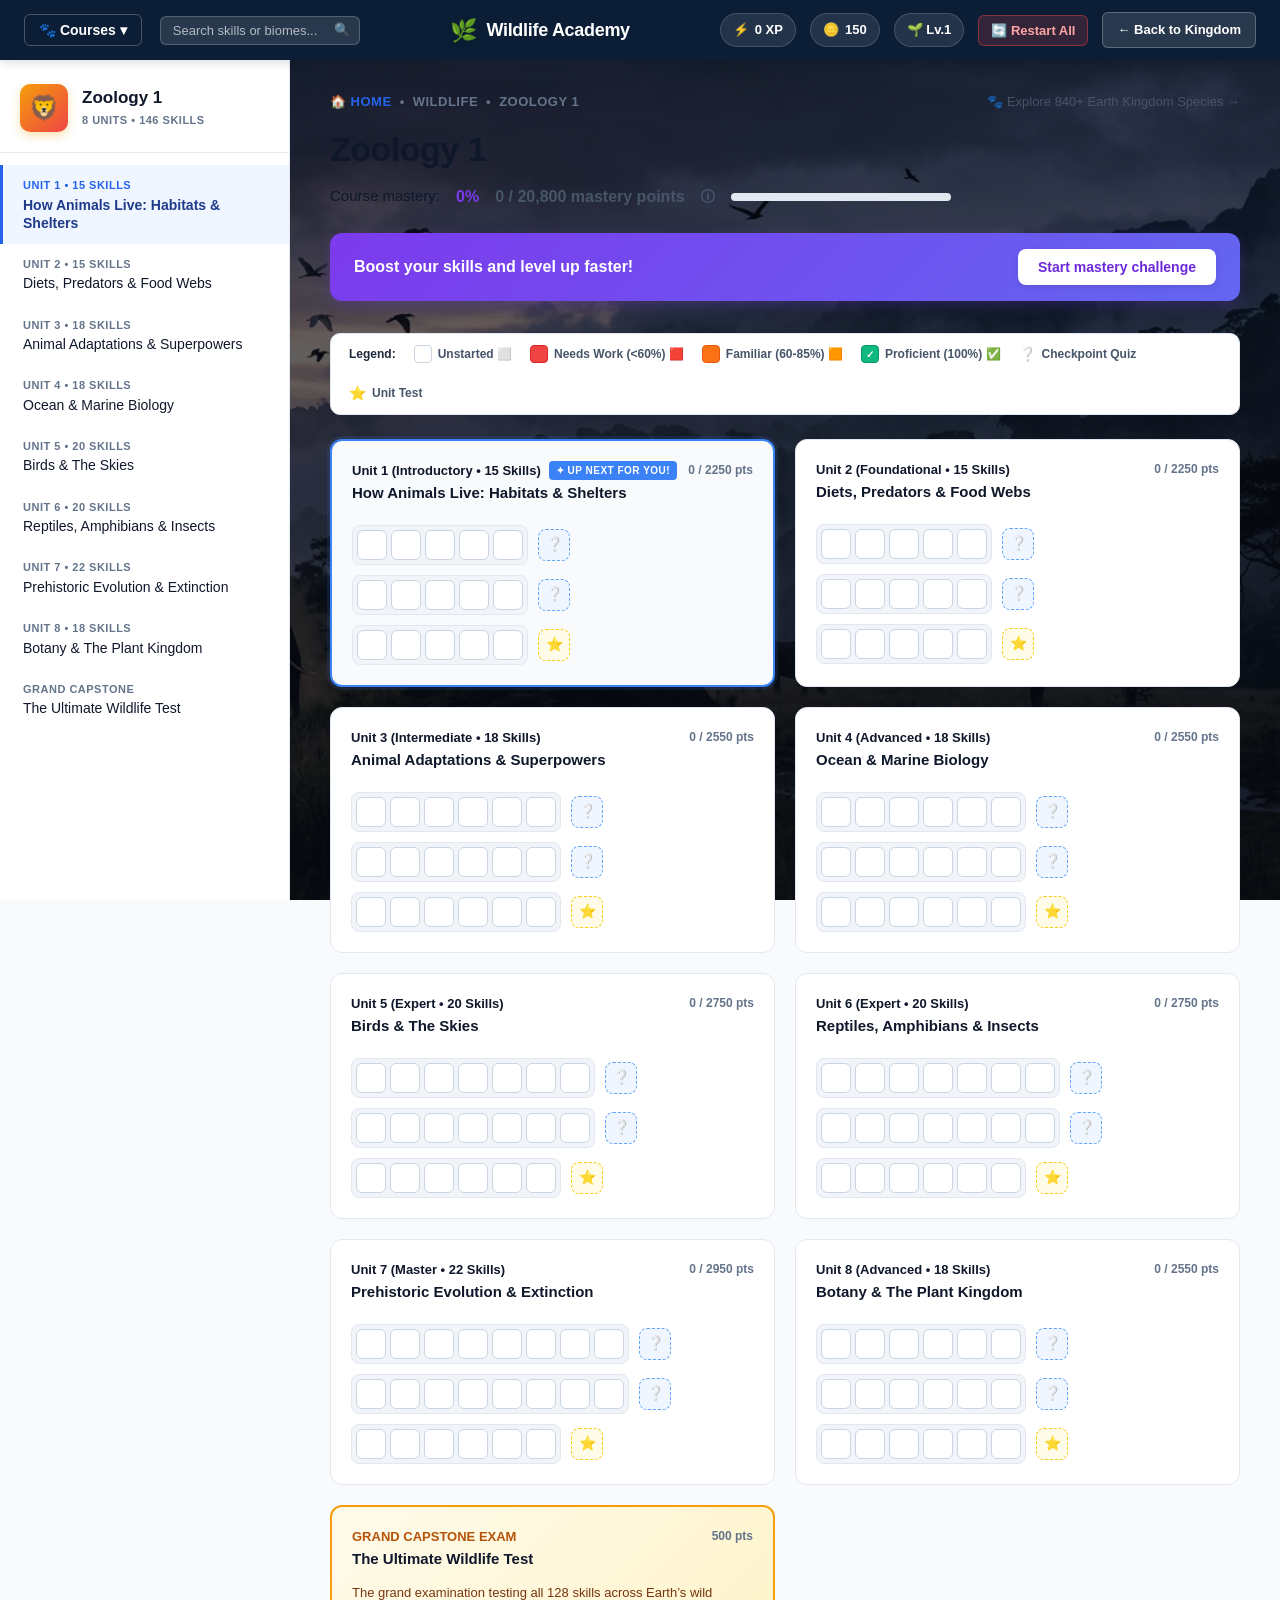
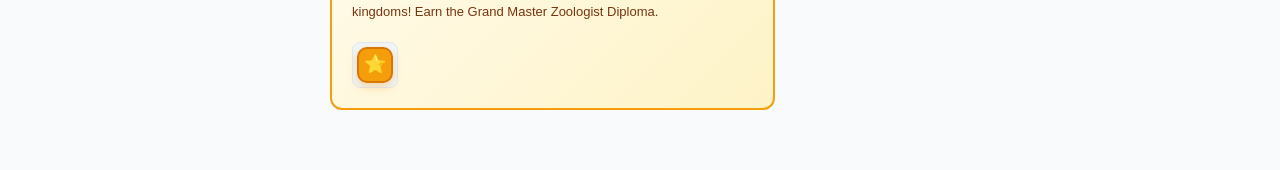
==== commit f54d2f47: "feat: add 🔄 Restart All progress button to reset all 146 skill squares, mastery points, and XP back " ====
--- a/academy.html
+++ b/academy.html
@@ -42,6 +42,9 @@
       <div class="ka-stat-pill" title="Zoologist Level">
         <span id="ka-header-level">🌱 Lv.1</span>
       </div>
+      <button class="ka-btn-restart" onclick="window.AK_PAGE.restartAllProgress()" title="Restart all skills, tests, and mastery progress back to 0">
+        🔄 Restart All
+      </button>
       <a href="index.html" class="ka-btn-back" title="Return to Animal Kingdom">
         ← Back to Kingdom
       </a>
--- a/academy.css
+++ b/academy.css
@@ -209,6 +209,29 @@
   border-color: #ffffff;
 }
 
+.ka-btn-restart {
+  background: rgba(239, 68, 68, 0.18);
+  color: #fca5a5;
+  border: 1px solid rgba(239, 68, 68, 0.45);
+  font-size: 13px;
+  font-weight: 600;
+  padding: 7px 12px;
+  border-radius: 6px;
+  cursor: pointer;
+  display: flex;
+  align-items: center;
+  gap: 6px;
+  transition: all 0.2s ease;
+}
+
+.ka-btn-restart:hover {
+  background: #ef4444;
+  color: #ffffff;
+  border-color: #ef4444;
+  transform: translateY(-1px);
+  box-shadow: 0 2px 8px rgba(239, 68, 68, 0.35);
+}
+
 /* ==========================================================================
    APP CONTAINER (2-PANE: LEFT SIDEBAR + MAIN CONTENT)
    ========================================================================== */
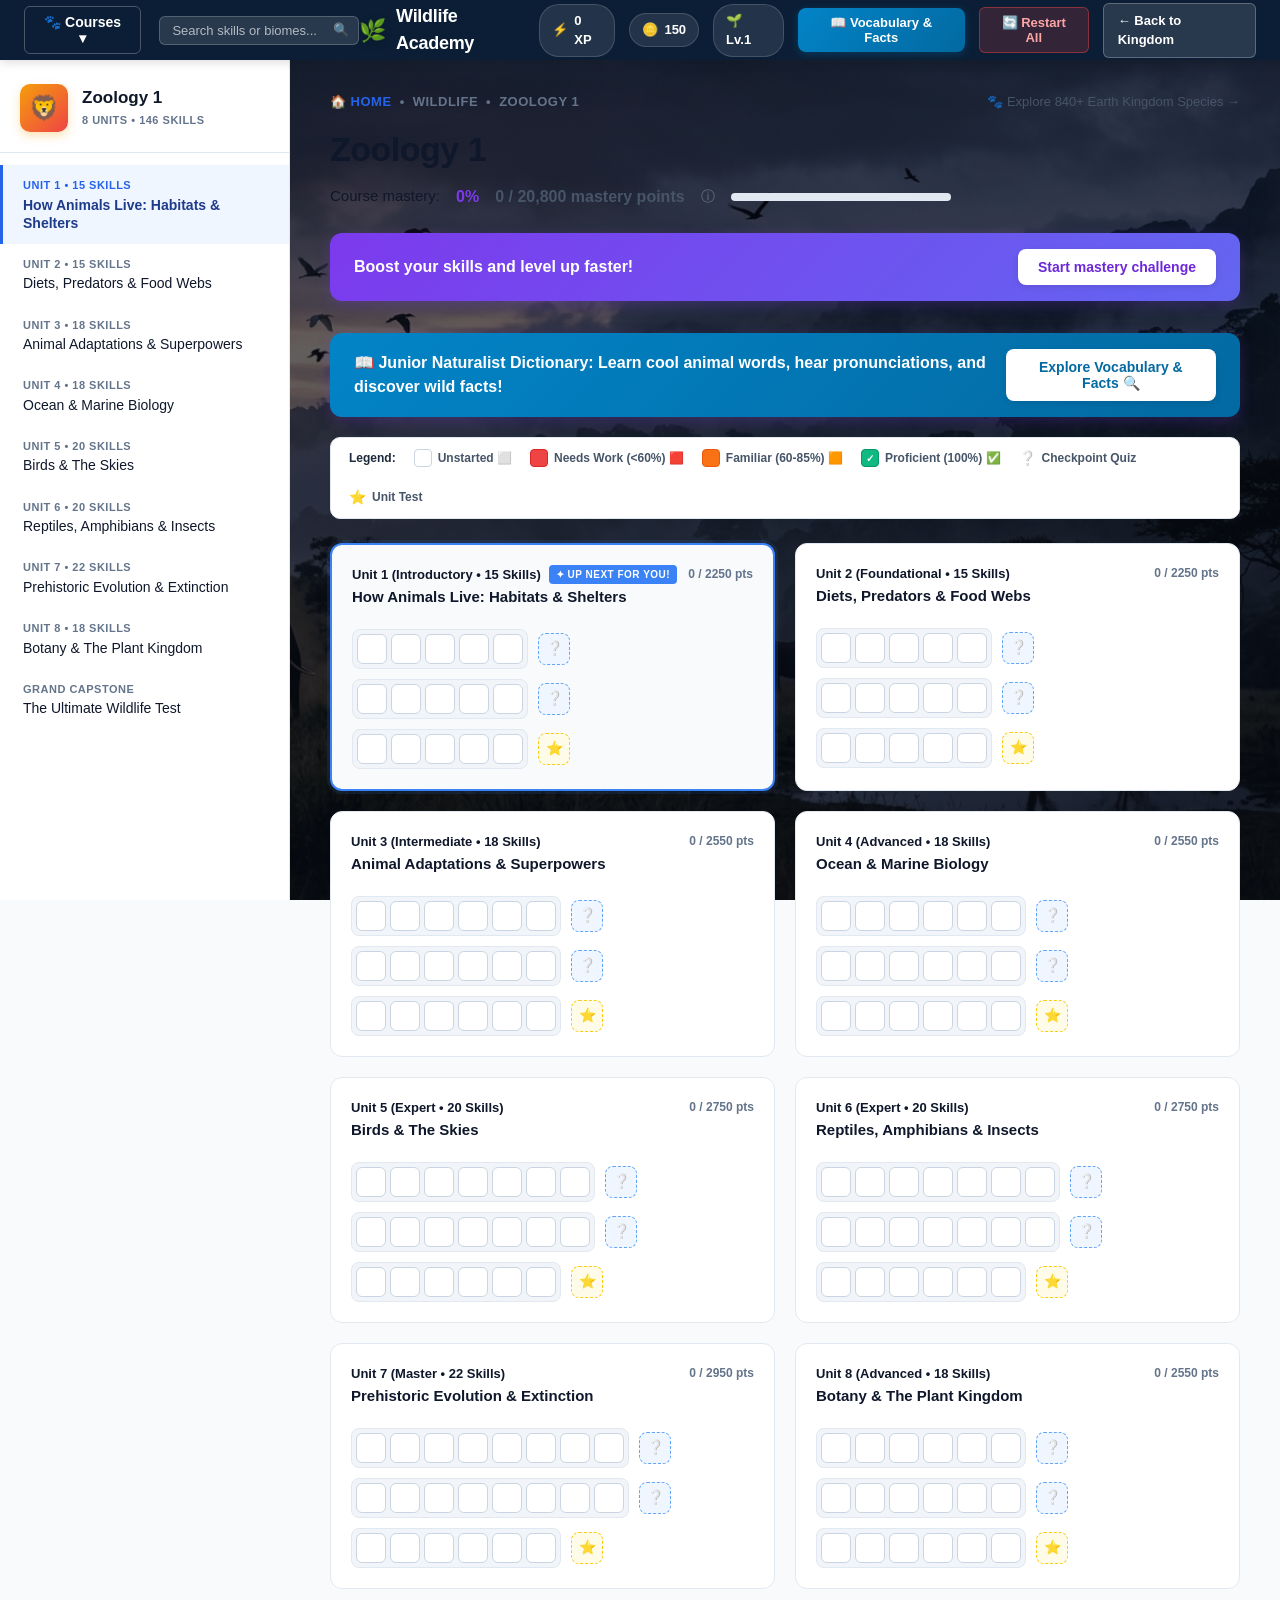
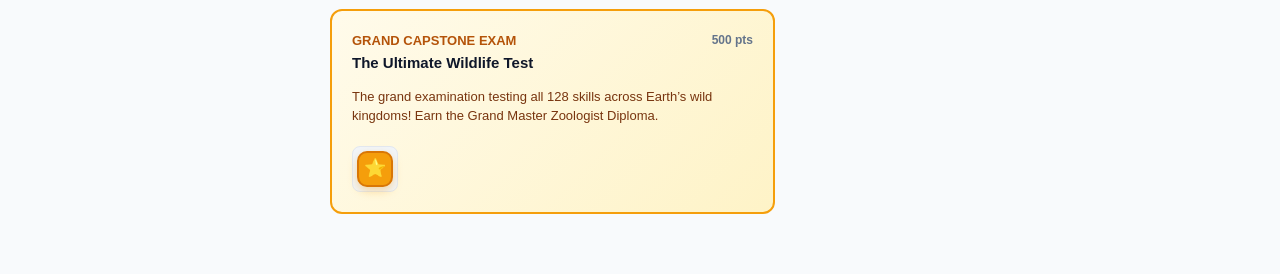
==== commit 6d56e6d6: "feat: add full Vocabulary & Facts section with interactive flashcards, categories, pronunciation, se" ====
--- a/academy.html
+++ b/academy.html
@@ -42,6 +42,9 @@
       <div class="ka-stat-pill" title="Zoologist Level">
         <span id="ka-header-level">🌱 Lv.1</span>
       </div>
+      <button class="ka-btn-vocab" onclick="window.AK_PAGE.openVocabSection()" title="Explore Wildlife Vocabulary & Fun Science Facts" style="background: linear-gradient(135deg, #0284c7, #0369a1); color: #ffffff; border: none; padding: 7px 14px; border-radius: 8px; font-weight: 700; font-size: 13px; cursor: pointer; display: flex; align-items: center; gap: 6px; box-shadow: 0 2px 8px rgba(2,132,199,0.3); transition: all 0.15s ease;">
+        📖 Vocabulary & Facts
+      </button>
       <button class="ka-btn-restart" onclick="window.AK_PAGE.restartAllProgress()" title="Restart all skills, tests, and mastery progress back to 0">
         🔄 Restart All
       </button>
@@ -107,6 +110,14 @@
         <span class="ka-boost-text">Boost your skills and level up faster!</span>
         <button class="ka-boost-btn" onclick="window.AK_PAGE.startMasteryChallenge()">
           Start mastery challenge
+        </button>
+      </div>
+
+      <!-- Blue Vocabulary & Science Facts Callout Banner -->
+      <div class="ka-boost-banner" style="background: linear-gradient(135deg, #0284c7, #0369a1); border: none; margin-bottom: 20px;">
+        <span class="ka-boost-text">📖 <strong>Junior Naturalist Dictionary:</strong> Learn cool animal words, hear pronunciations, and discover wild facts!</span>
+        <button class="ka-boost-btn" style="background: #ffffff; color: #0369a1; font-weight: 800;" onclick="window.AK_PAGE.openVocabSection()">
+          Explore Vocabulary & Facts 🔍
         </button>
       </div>
 
--- a/academy.css
+++ b/academy.css
@@ -999,6 +999,279 @@
 }
 
 /* ==========================================================================
+   VOCABULARY INTERACTIVE BUTTONS & DEFINITIONS (KIDS-FRIENDLY)
+   ========================================================================== */
+.ka-vocab-word {
+  display: inline-flex;
+  align-items: center;
+  gap: 3px;
+  background: #eff6ff;
+  color: #1d4ed8;
+  font-weight: 700;
+  padding: 1px 7px;
+  border-radius: 6px;
+  border: 1.5px dashed #3b82f6;
+  cursor: pointer;
+  transition: all 0.15s ease;
+  vertical-align: baseline;
+  text-decoration: none;
+}
+
+.ka-vocab-word:hover, .ka-vocab-word:focus {
+  background: #dbeafe;
+  color: #1e40af;
+  border-style: solid;
+  transform: translateY(-1px);
+  box-shadow: 0 2px 6px rgba(37, 99, 235, 0.2);
+}
+
+.ka-vocab-hint-icon {
+  font-size: 11px;
+  opacity: 0.8;
+}
+
+.ka-vocab-popover {
+  background: #1e293b;
+  color: #ffffff;
+  padding: 14px 16px;
+  border-radius: 12px;
+  font-size: 14px;
+  line-height: 1.5;
+  box-shadow: 0 10px 25px -5px rgba(0, 0, 0, 0.3);
+  position: relative;
+  margin-top: 14px;
+  border-left: 5px solid #38bdf8;
+  animation: kaFadeIn 0.2s ease;
+}
+
+.ka-vocab-popover-title {
+  font-size: 15px;
+  font-weight: 800;
+  color: #38bdf8;
+  display: flex;
+  align-items: center;
+  justify-content: space-between;
+  margin-bottom: 6px;
+}
+
+.ka-vocab-popover-close {
+  background: transparent;
+  border: none;
+  color: #94a3b8;
+  font-size: 16px;
+  cursor: pointer;
+  padding: 0 4px;
+}
+
+.ka-vocab-popover-close:hover {
+  color: #ffffff;
+}
+
+.ka-vocab-banner {
+  background: #f0fdf4;
+  border: 1px solid #bbf7d0;
+  border-radius: 8px;
+  padding: 8px 12px;
+  font-size: 13px;
+  color: #166534;
+  margin-bottom: 14px;
+  display: flex;
+  align-items: center;
+  gap: 8px;
+}
+
+/* ==========================================================================
+   FULL VOCABULARY & FACTS EXPLORER SECTION (CARDS & INTERACTIVE LEARNING)
+   ========================================================================== */
+.ka-vocab-section-modal {
+  max-width: 960px;
+}
+
+.ka-vocab-controls {
+  display: flex;
+  flex-wrap: wrap;
+  align-items: center;
+  justify-content: space-between;
+  gap: 12px;
+  margin-bottom: 20px;
+}
+
+.ka-vocab-filters {
+  display: flex;
+  flex-wrap: wrap;
+  gap: 6px;
+}
+
+.ka-vocab-filter-btn {
+  background: #f1f5f9;
+  border: 1px solid #cbd5e1;
+  border-radius: 20px;
+  padding: 6px 14px;
+  font-size: 13px;
+  font-weight: 600;
+  color: #475569;
+  cursor: pointer;
+  transition: all 0.15s ease;
+}
+
+.ka-vocab-filter-btn:hover {
+  background: #e2e8f0;
+  color: #0f172a;
+}
+
+.ka-vocab-filter-btn.active {
+  background: #0284c7;
+  border-color: #0284c7;
+  color: #ffffff;
+  box-shadow: 0 2px 6px rgba(2, 132, 199, 0.3);
+}
+
+.ka-vocab-search-wrap {
+  position: relative;
+  min-width: 240px;
+}
+
+.ka-vocab-search-input {
+  width: 100%;
+  padding: 8px 14px 8px 34px;
+  border-radius: 20px;
+  border: 1.5px solid #cbd5e1;
+  font-size: 13px;
+  background: #ffffff;
+  outline: none;
+  transition: border-color 0.15s ease;
+}
+
+.ka-vocab-search-input:focus {
+  border-color: #0284c7;
+}
+
+.ka-vocab-search-icon {
+  position: absolute;
+  left: 12px;
+  top: 50%;
+  transform: translateY(-50%);
+  font-size: 13px;
+  color: #94a3b8;
+}
+
+.ka-vocab-grid {
+  display: grid;
+  grid-template-columns: repeat(auto-fill, minmax(280px, 1fr));
+  gap: 16px;
+  margin-top: 10px;
+}
+
+.ka-vocab-card {
+  background: #ffffff;
+  border: 1.5px solid #e2e8f0;
+  border-radius: 12px;
+  padding: 18px 20px;
+  display: flex;
+  flex-direction: column;
+  justify-content: space-between;
+  box-shadow: 0 2px 8px rgba(0, 0, 0, 0.03);
+  transition: all 0.2s ease;
+  position: relative;
+  overflow: hidden;
+}
+
+.ka-vocab-card:hover {
+  transform: translateY(-3px);
+  border-color: #38bdf8;
+  box-shadow: 0 8px 20px rgba(2, 132, 199, 0.12);
+}
+
+.ka-vocab-card-header {
+  display: flex;
+  align-items: center;
+  justify-content: space-between;
+  margin-bottom: 8px;
+}
+
+.ka-vocab-card-term {
+  font-size: 18px;
+  font-weight: 800;
+  color: #0f172a;
+  display: flex;
+  align-items: center;
+  gap: 8px;
+}
+
+.ka-vocab-card-category {
+  font-size: 11px;
+  font-weight: 700;
+  text-transform: uppercase;
+  padding: 3px 8px;
+  border-radius: 12px;
+  background: #e0f2fe;
+  color: #0369a1;
+}
+
+.ka-vocab-card-def {
+  font-size: 14.5px;
+  line-height: 1.6;
+  color: #334155;
+  margin-bottom: 12px;
+}
+
+.ka-vocab-card-fact {
+  background: #f8fafc;
+  border-left: 3.5px solid #10b981;
+  padding: 10px 12px;
+  border-radius: 6px;
+  font-size: 13px;
+  line-height: 1.5;
+  color: #065f46;
+}
+
+.ka-vocab-btn-speak {
+  background: #f1f5f9;
+  border: none;
+  border-radius: 6px;
+  padding: 3px 8px;
+  font-size: 12px;
+  cursor: pointer;
+  color: #475569;
+  transition: all 0.15s ease;
+}
+
+.ka-vocab-btn-speak:hover {
+  background: #e2e8f0;
+  color: #0284c7;
+}
+
+.ka-vocab-spotlight-bar {
+  background: linear-gradient(135deg, #0369a1, #0284c7);
+  color: #ffffff;
+  border-radius: 12px;
+  padding: 18px 22px;
+  margin-bottom: 22px;
+  display: flex;
+  align-items: center;
+  justify-content: space-between;
+  gap: 16px;
+}
+
+.ka-vocab-spotlight-text h4 {
+  font-size: 16px;
+  font-weight: 800;
+  margin: 0 0 4px 0;
+  display: flex;
+  align-items: center;
+  gap: 6px;
+}
+
+.ka-vocab-spotlight-text p {
+  font-size: 14px;
+  margin: 0;
+  opacity: 0.95;
+  line-height: 1.5;
+}
+
+
+
+/* ==========================================================================
    RESPONSIVE LAYOUT
    ========================================================================== */
 @media (max-width: 1024px) {
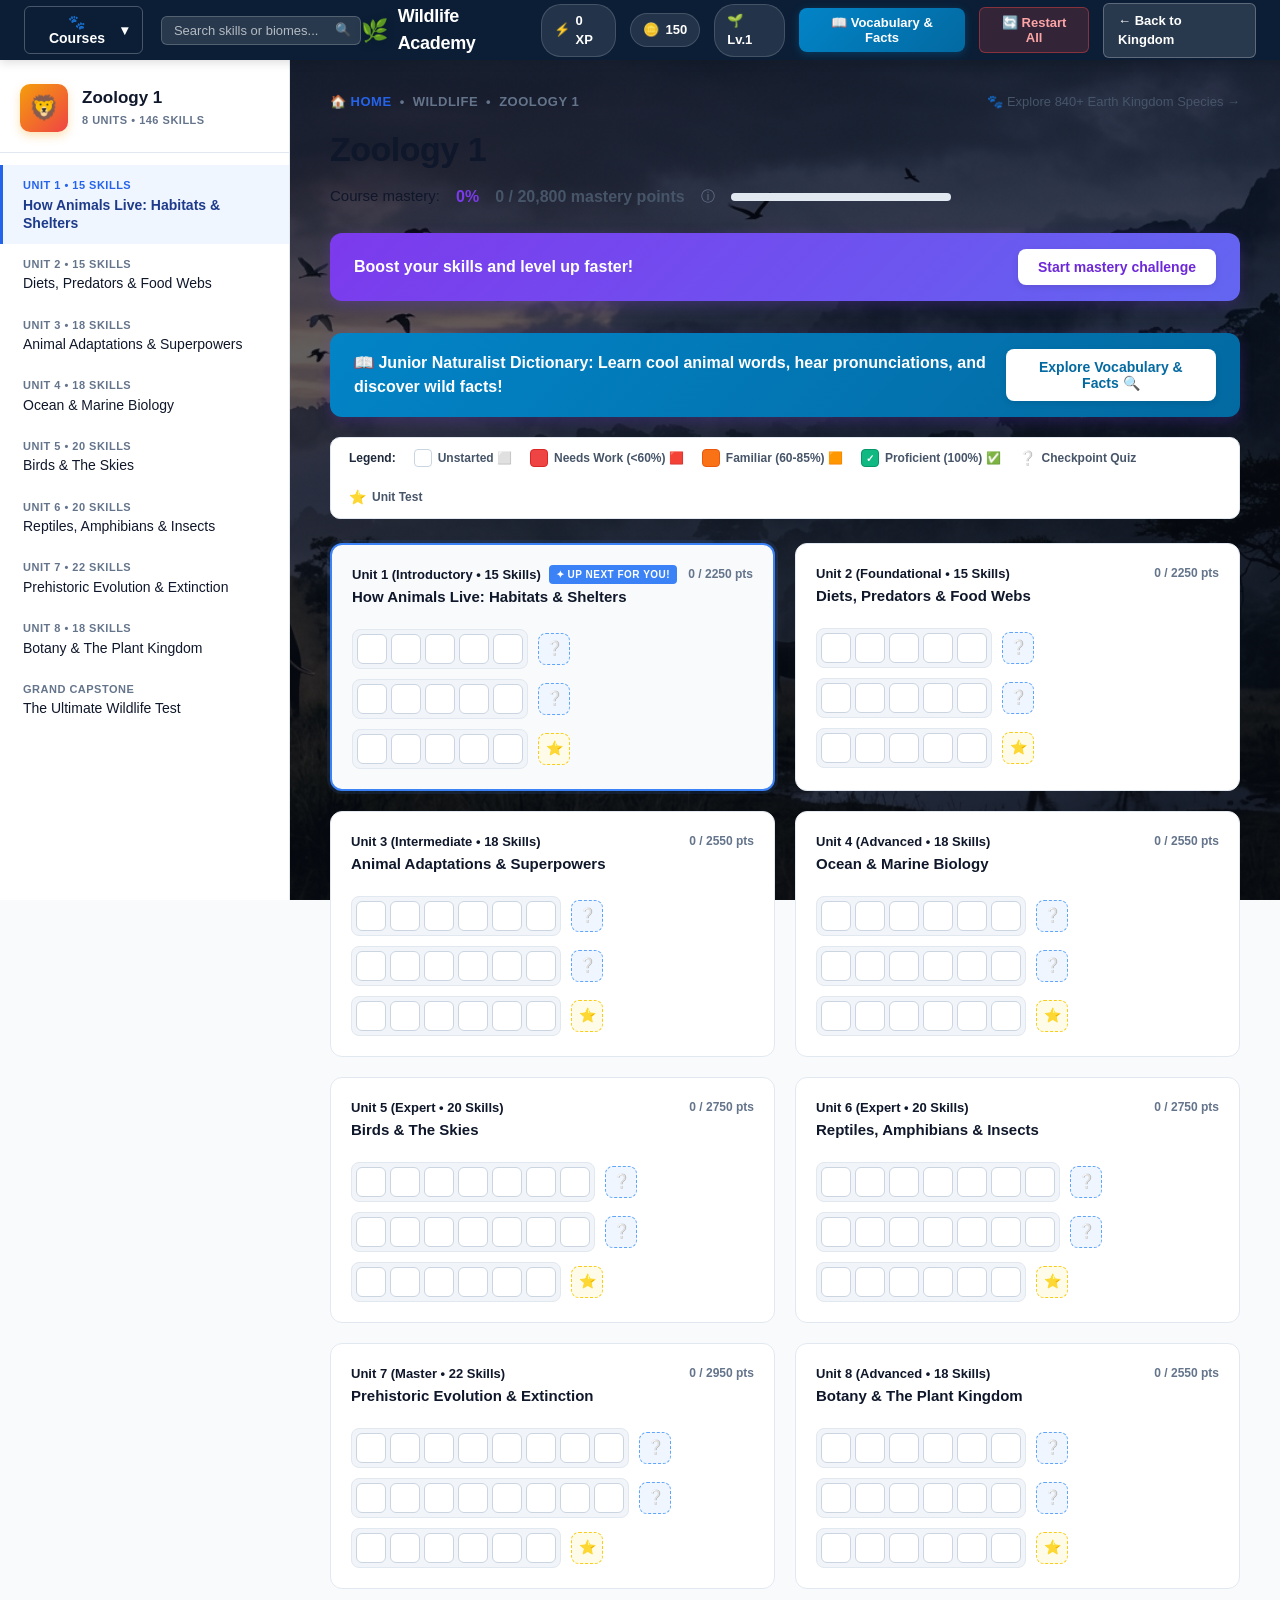
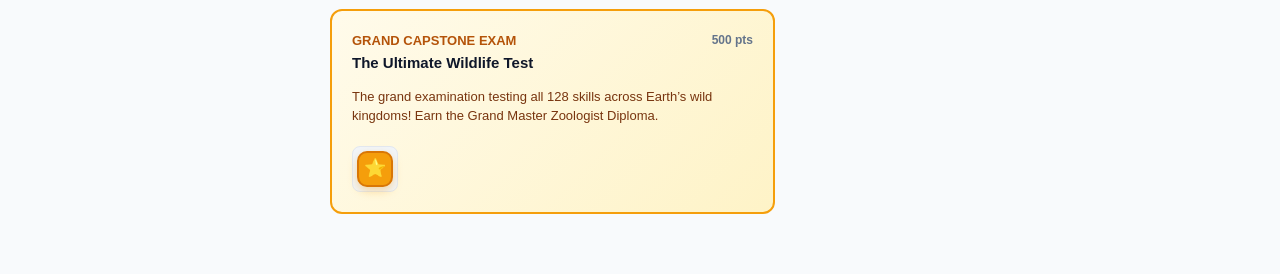
==== commit bd734c29: "feat: add Zoology 2 course in course switcher, realistic plausible quiz distractors, and randomized " ====
--- a/academy.html
+++ b/academy.html
@@ -15,9 +15,30 @@
   <!-- ===================================================================== -->
   <header class="ka-header">
     <div class="ka-header-left">
-      <button class="ka-courses-dropdown-btn" onclick="alert('Courses available: Zoology 1 (7 Units, 46 Skills). More arriving soon!')">
-        🐾 Courses ▾
-      </button>
+      <div class="ka-courses-dropdown-wrap" id="ka-courses-dropdown-wrap">
+        <button class="ka-courses-dropdown-btn" id="ka-courses-btn" onclick="window.AK_PAGE.toggleCoursesDropdown(event)">
+          🐾 Courses <span id="ka-courses-arrow">▾</span>
+        </button>
+        <div class="ka-courses-menu hidden" id="ka-courses-menu">
+          <div class="ka-courses-menu-header">Wildlife Academy Courses</div>
+          <a href="javascript:void(0)" class="ka-course-option active" id="opt-course-zoology-1" onclick="window.AK_PAGE.switchCourse('zoology-1')">
+            <span class="ka-course-opt-icon">🦁</span>
+            <div class="ka-course-opt-info">
+              <strong>Zoology 1: Foundations & Biomes</strong>
+              <small>8 Units • 146 Skills • Introductory to Advanced</small>
+            </div>
+            <span class="ka-course-opt-check" id="check-course-zoology-1">✓</span>
+          </a>
+          <a href="javascript:void(0)" class="ka-course-option" id="opt-course-zoology-2" onclick="window.AK_PAGE.switchCourse('zoology-2')">
+            <span class="ka-course-opt-icon">🐬</span>
+            <div class="ka-course-opt-info">
+              <strong>Zoology 2: Extreme Wildlife & Marine Biology</strong>
+              <small>8 Units • 146 Skills • Deep Ocean, Rainforests & Microbes</small>
+            </div>
+            <span class="ka-course-opt-check" id="check-course-zoology-2" style="display:none;">✓</span>
+          </a>
+        </div>
+      </div>
 
       <div class="ka-search-wrap">
         <input type="text" class="ka-search-input" placeholder="Search skills or biomes..." id="ka-search-bar" oninput="window.AK_PAGE && window.AK_PAGE.onSearch && window.AK_PAGE.onSearch(this.value)" />
@@ -62,10 +83,10 @@
     <!-- LEFT SIDEBAR -->
     <aside class="ka-sidebar">
       <div class="ka-sidebar-course-card">
-        <div class="ka-sidebar-course-avatar">🦁</div>
+        <div class="ka-sidebar-course-avatar" id="ka-sidebar-course-avatar">🦁</div>
         <div>
-          <h2 class="ka-sidebar-course-name">Zoology 1</h2>
-          <div class="ka-sidebar-course-meta">8 UNITS • 146 SKILLS</div>
+          <h2 class="ka-sidebar-course-name" id="ka-sidebar-course-name">Zoology 1</h2>
+          <div class="ka-sidebar-course-meta" id="ka-sidebar-course-meta">8 UNITS • 146 SKILLS</div>
         </div>
       </div>
 
@@ -84,7 +105,7 @@
           <span>•</span>
           <span>WILDLIFE</span>
           <span>•</span>
-          <span>ZOOLOGY 1</span>
+          <span id="ka-breadcrumb-course">ZOOLOGY 1</span>
         </div>
         <a href="index.html" class="ka-breadcrumb-help">
           🐾 Explore 840+ Earth Kingdom Species →
@@ -92,7 +113,7 @@
       </nav>
 
       <!-- Course Big Title -->
-      <h1 class="ka-course-title">Zoology 1</h1>
+      <h1 class="ka-course-title" id="ka-main-course-title">Zoology 1</h1>
 
       <!-- Course Mastery Stats -->
       <div class="ka-mastery-stats-row">
@@ -190,6 +211,7 @@
   <script src="js/audio.js"></script>
   <script src="js/wildlifeAcademy.js"></script>
   <script src="js/ultimateTest.js"></script>
+  <script src="data/zoology2Courses.js"></script>
   <script src="js/academyPage.js"></script>
 </body>
 </html>
--- a/academy.css
+++ b/academy.css
@@ -82,6 +82,10 @@
   gap: 18px;
 }
 
+.ka-courses-dropdown-wrap {
+  position: relative;
+}
+
 .ka-courses-dropdown-btn {
   background: transparent;
   border: 1px solid rgba(255, 255, 255, 0.25);
@@ -101,6 +105,89 @@
   background: rgba(255, 255, 255, 0.12);
   border-color: rgba(255, 255, 255, 0.4);
 }
+
+.ka-courses-menu {
+  position: absolute;
+  top: calc(100% + 8px);
+  left: 0;
+  width: 330px;
+  background: #ffffff;
+  border-radius: 12px;
+  box-shadow: 0 12px 30px rgba(0, 0, 0, 0.2);
+  border: 1px solid var(--ka-border);
+  padding: 8px;
+  z-index: 200;
+  animation: kaFadeIn 0.18s ease;
+}
+
+.ka-courses-menu.hidden {
+  display: none !important;
+}
+
+.ka-courses-menu-header {
+  font-size: 11px;
+  font-weight: 700;
+  text-transform: uppercase;
+  color: #64748b;
+  padding: 8px 12px 6px;
+  letter-spacing: 0.5px;
+}
+
+.ka-course-option {
+  display: flex;
+  align-items: center;
+  gap: 12px;
+  padding: 10px 12px;
+  border-radius: 8px;
+  text-decoration: none;
+  color: #0f172a;
+  transition: all 0.15s ease;
+}
+
+.ka-course-option:hover {
+  background: #f1f5f9;
+}
+
+.ka-course-option.active {
+  background: #eff6ff;
+  border: 1px solid #bfdbfe;
+}
+
+.ka-course-opt-icon {
+  font-size: 24px;
+  width: 36px;
+  height: 36px;
+  border-radius: 8px;
+  background: #f8fafc;
+  display: flex;
+  align-items: center;
+  justify-content: center;
+  flex-shrink: 0;
+}
+
+.ka-course-opt-info {
+  flex: 1;
+  display: flex;
+  flex-direction: column;
+}
+
+.ka-course-opt-info strong {
+  font-size: 13.5px;
+  color: #0f172a;
+}
+
+.ka-course-opt-info small {
+  font-size: 11px;
+  color: #64748b;
+  margin-top: 2px;
+}
+
+.ka-course-opt-check {
+  font-weight: 800;
+  color: #2563eb;
+  font-size: 14px;
+}
+
 
 .ka-search-wrap {
   position: relative;
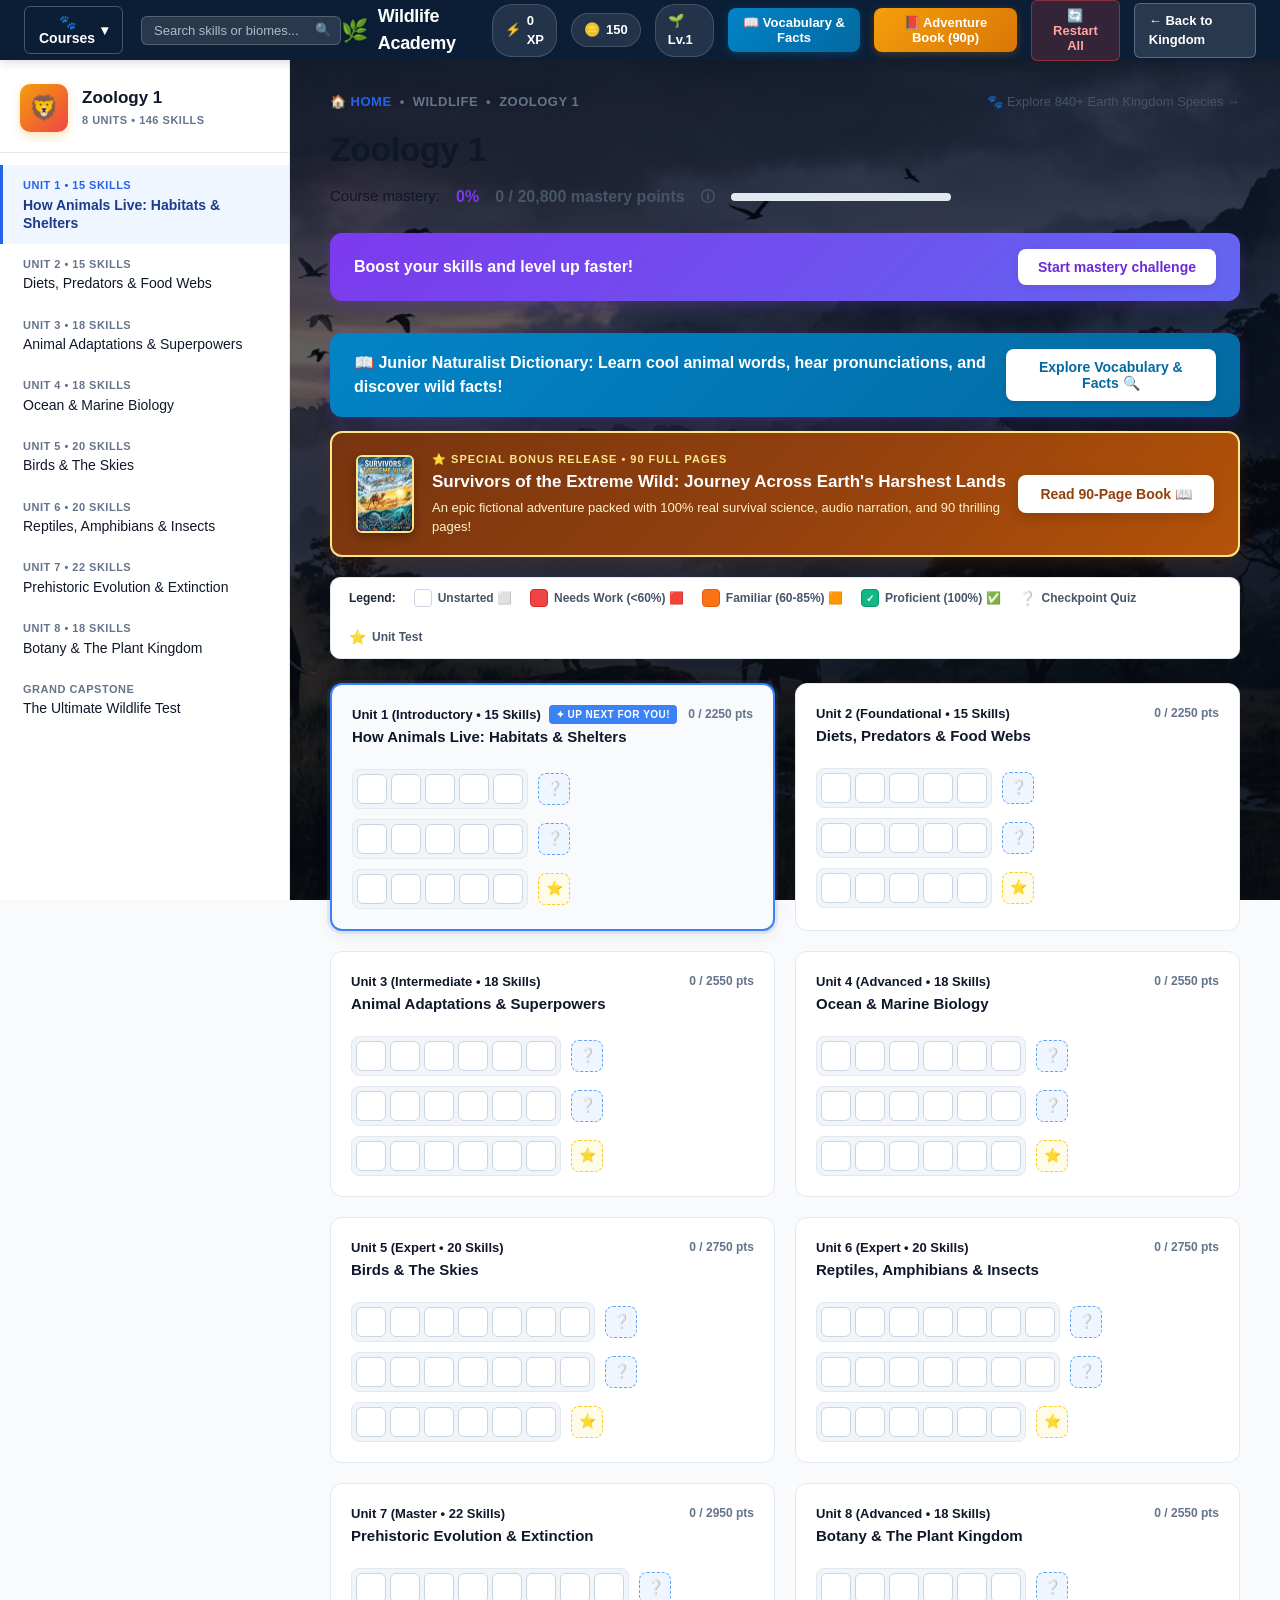
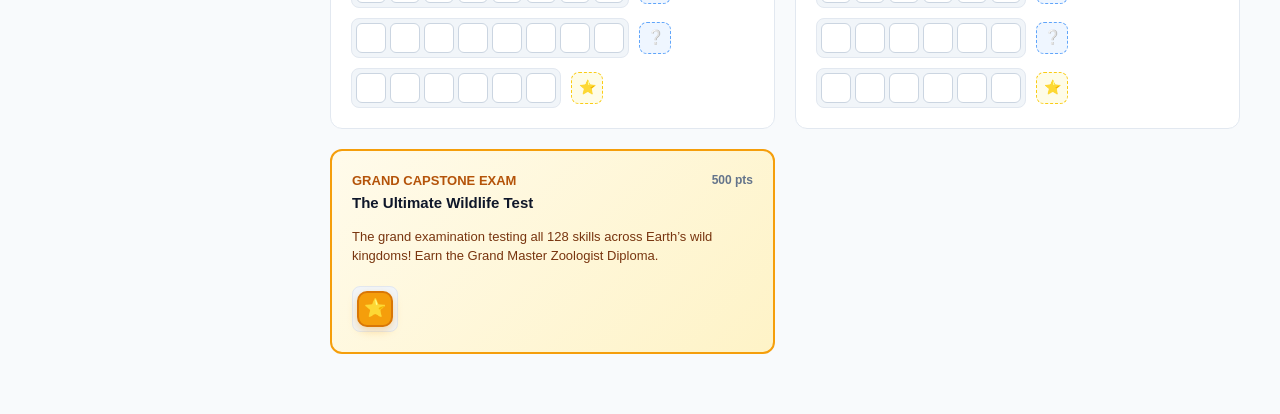
==== commit d307e880: "feat: add audio read-aloud support for reading paragraphs and 90-page Bonus Adventure Book with gene" ====
--- a/academy.html
+++ b/academy.html
@@ -66,6 +66,9 @@
       <button class="ka-btn-vocab" onclick="window.AK_PAGE.openVocabSection()" title="Explore Wildlife Vocabulary & Fun Science Facts" style="background: linear-gradient(135deg, #0284c7, #0369a1); color: #ffffff; border: none; padding: 7px 14px; border-radius: 8px; font-weight: 700; font-size: 13px; cursor: pointer; display: flex; align-items: center; gap: 6px; box-shadow: 0 2px 8px rgba(2,132,199,0.3); transition: all 0.15s ease;">
         📖 Vocabulary & Facts
       </button>
+      <button class="ka-btn-adventure-book" onclick="window.AK_PAGE.openAdventureBook()" title="Read Bonus Adventure Book: Survivors of the Extreme Wild (90 Pages!)" style="background: linear-gradient(135deg, #f59e0b, #d97706); color: #ffffff; border: none; padding: 7px 14px; border-radius: 8px; font-weight: 700; font-size: 13px; cursor: pointer; display: flex; align-items: center; gap: 6px; box-shadow: 0 2px 8px rgba(217,119,6,0.3); transition: all 0.15s ease;">
+        📕 Adventure Book (90p)
+      </button>
       <button class="ka-btn-restart" onclick="window.AK_PAGE.restartAllProgress()" title="Restart all skills, tests, and mastery progress back to 0">
         🔄 Restart All
       </button>
@@ -135,10 +138,25 @@
       </div>
 
       <!-- Blue Vocabulary & Science Facts Callout Banner -->
-      <div class="ka-boost-banner" style="background: linear-gradient(135deg, #0284c7, #0369a1); border: none; margin-bottom: 20px;">
+      <div class="ka-boost-banner" style="background: linear-gradient(135deg, #0284c7, #0369a1); border: none; margin-bottom: 14px;">
         <span class="ka-boost-text">📖 <strong>Junior Naturalist Dictionary:</strong> Learn cool animal words, hear pronunciations, and discover wild facts!</span>
         <button class="ka-boost-btn" style="background: #ffffff; color: #0369a1; font-weight: 800;" onclick="window.AK_PAGE.openVocabSection()">
           Explore Vocabulary & Facts 🔍
+        </button>
+      </div>
+
+      <!-- Golden Bonus Adventure Book Callout Banner -->
+      <div class="ka-boost-banner" style="background: linear-gradient(135deg, #78350f, #92400e, #b45309); border: 2px solid #fde68a; margin-bottom: 20px; display: flex; align-items: center; justify-content: space-between; padding: 18px 24px; border-radius: 12px; box-shadow: 0 6px 18px rgba(146,64,14,0.25);">
+        <div style="display: flex; align-items: center; gap: 18px;">
+          <img src="assets/images/bonus_adventure_book_cover.jpg" alt="Survivors of the Extreme Wild Cover" style="width: 58px; height: 78px; object-fit: cover; border-radius: 6px; box-shadow: 0 4px 10px rgba(0,0,0,0.3); border: 2px solid #fde68a; flex-shrink: 0;" />
+          <div>
+            <div style="font-size: 11px; text-transform: uppercase; letter-spacing: 1px; color: #fde68a; font-weight: 800;">⭐ SPECIAL BONUS RELEASE • 90 FULL PAGES</div>
+            <div style="font-size: 17px; font-weight: 800; color: #ffffff; margin-top: 2px;">Survivors of the Extreme Wild: Journey Across Earth's Harshest Lands</div>
+            <div style="font-size: 13px; color: #fef3c7; margin-top: 3px;">An epic fictional adventure packed with 100% real survival science, audio narration, and 90 thrilling pages!</div>
+          </div>
+        </div>
+        <button class="ka-boost-btn" style="background: #ffffff; color: #92400e; font-weight: 800; font-size: 14px; white-space: nowrap; padding: 11px 22px; box-shadow: 0 4px 12px rgba(0,0,0,0.15);" onclick="window.AK_PAGE.openAdventureBook()">
+          Read 90-Page Book 📖
         </button>
       </div>
 
@@ -212,6 +230,7 @@
   <script src="js/wildlifeAcademy.js"></script>
   <script src="js/ultimateTest.js"></script>
   <script src="data/zoology2Courses.js"></script>
+  <script src="data/adventureBook.js"></script>
   <script src="js/academyPage.js"></script>
 </body>
 </html>
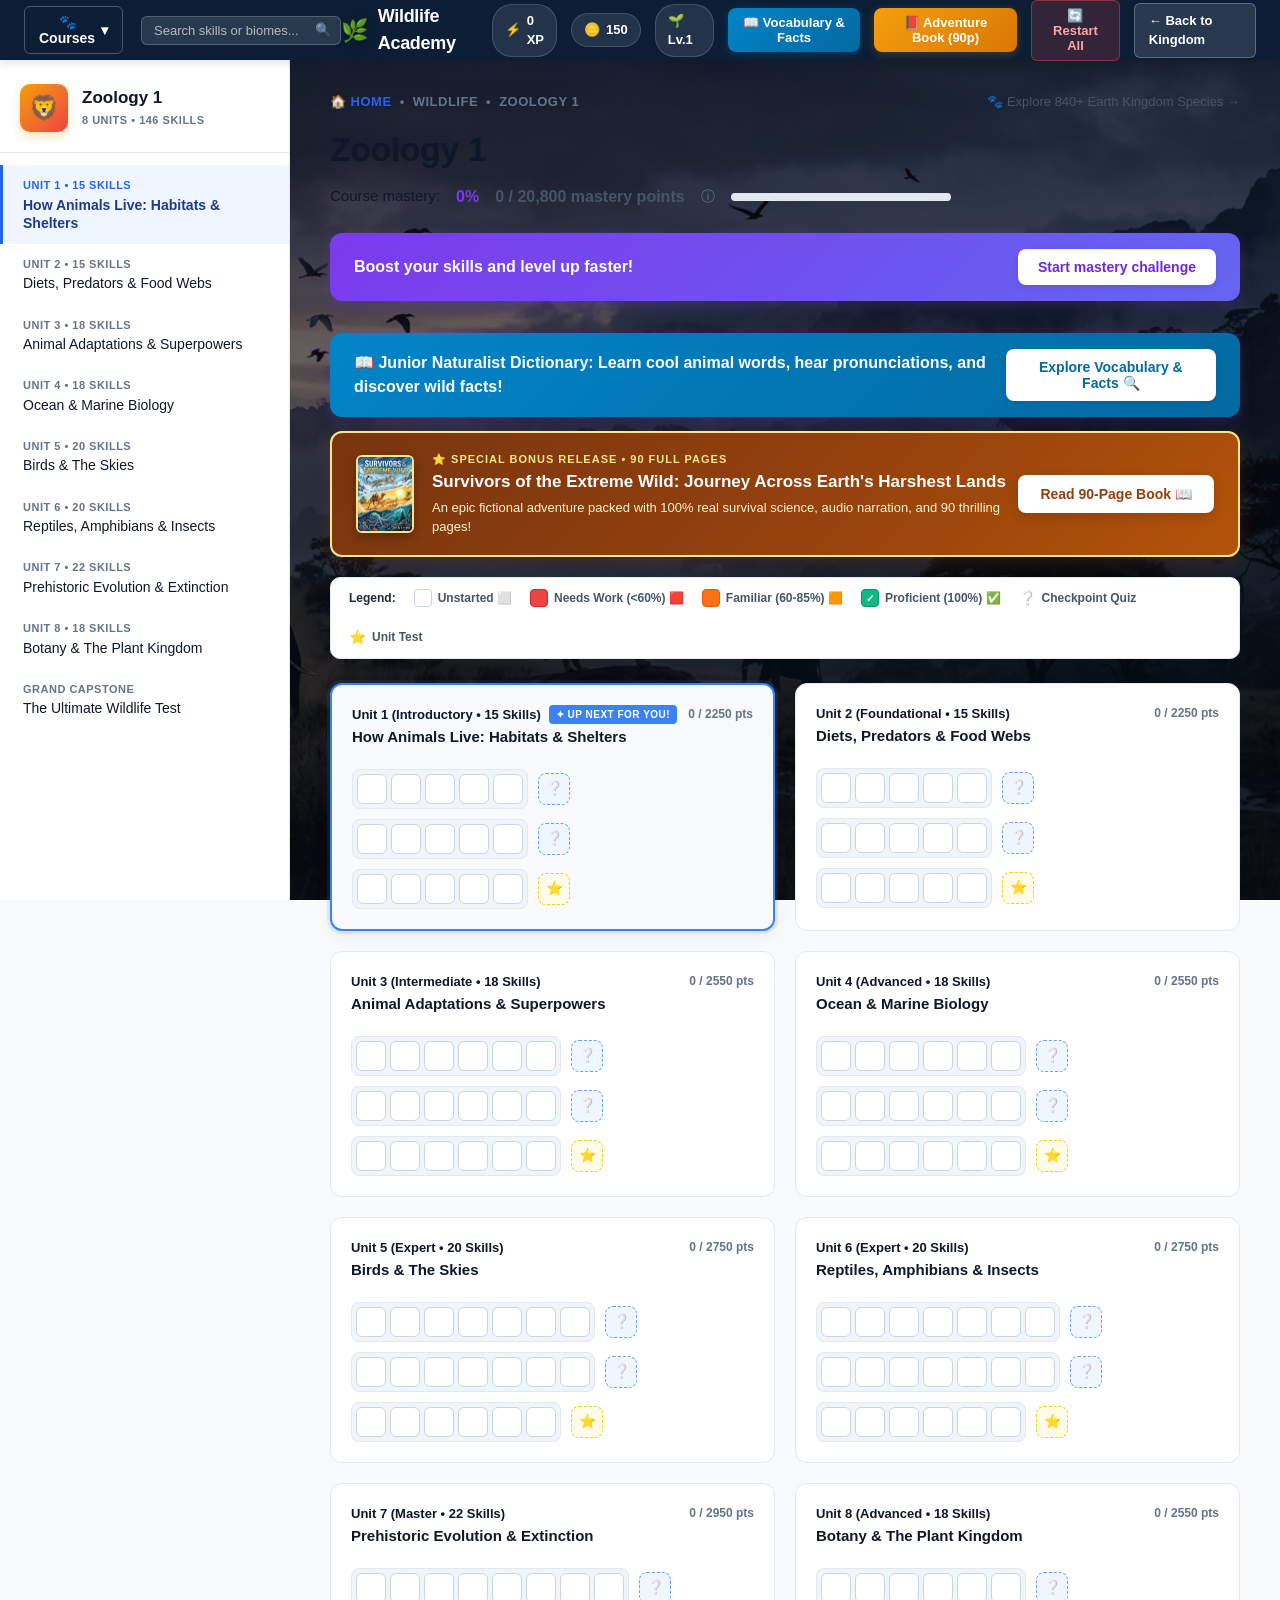
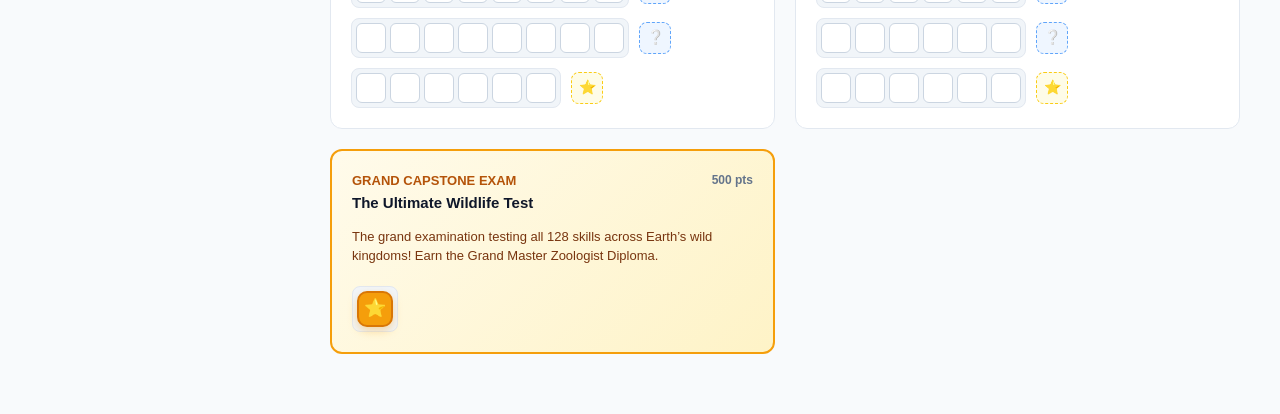
==== commit b20d08db: "feat: add Advanced Biology and Minerals course (8 units, 146 skills) with crystal mineralogy, geneti" ====
--- a/academy.html
+++ b/academy.html
@@ -36,6 +36,14 @@
               <small>8 Units • 146 Skills • Deep Ocean, Rainforests & Microbes</small>
             </div>
             <span class="ka-course-opt-check" id="check-course-zoology-2" style="display:none;">✓</span>
+          </a>
+          <a href="javascript:void(0)" class="ka-course-option" id="opt-course-advanced-bio-minerals" onclick="window.AK_PAGE.switchCourse('advanced-bio-minerals')">
+            <span class="ka-course-opt-icon">💎</span>
+            <div class="ka-course-opt-info">
+              <strong>Advanced Biology & Minerals</strong>
+              <small>8 Units • 146 Skills • DNA, Crystals, Extremophiles & Geodes</small>
+            </div>
+            <span class="ka-course-opt-check" id="check-course-advanced-bio-minerals" style="display:none;">✓</span>
           </a>
         </div>
       </div>
@@ -230,6 +238,7 @@
   <script src="js/wildlifeAcademy.js"></script>
   <script src="js/ultimateTest.js"></script>
   <script src="data/zoology2Courses.js"></script>
+  <script src="data/advancedBioMineralsCourses.js"></script>
   <script src="data/adventureBook.js"></script>
   <script src="js/academyPage.js"></script>
 </body>
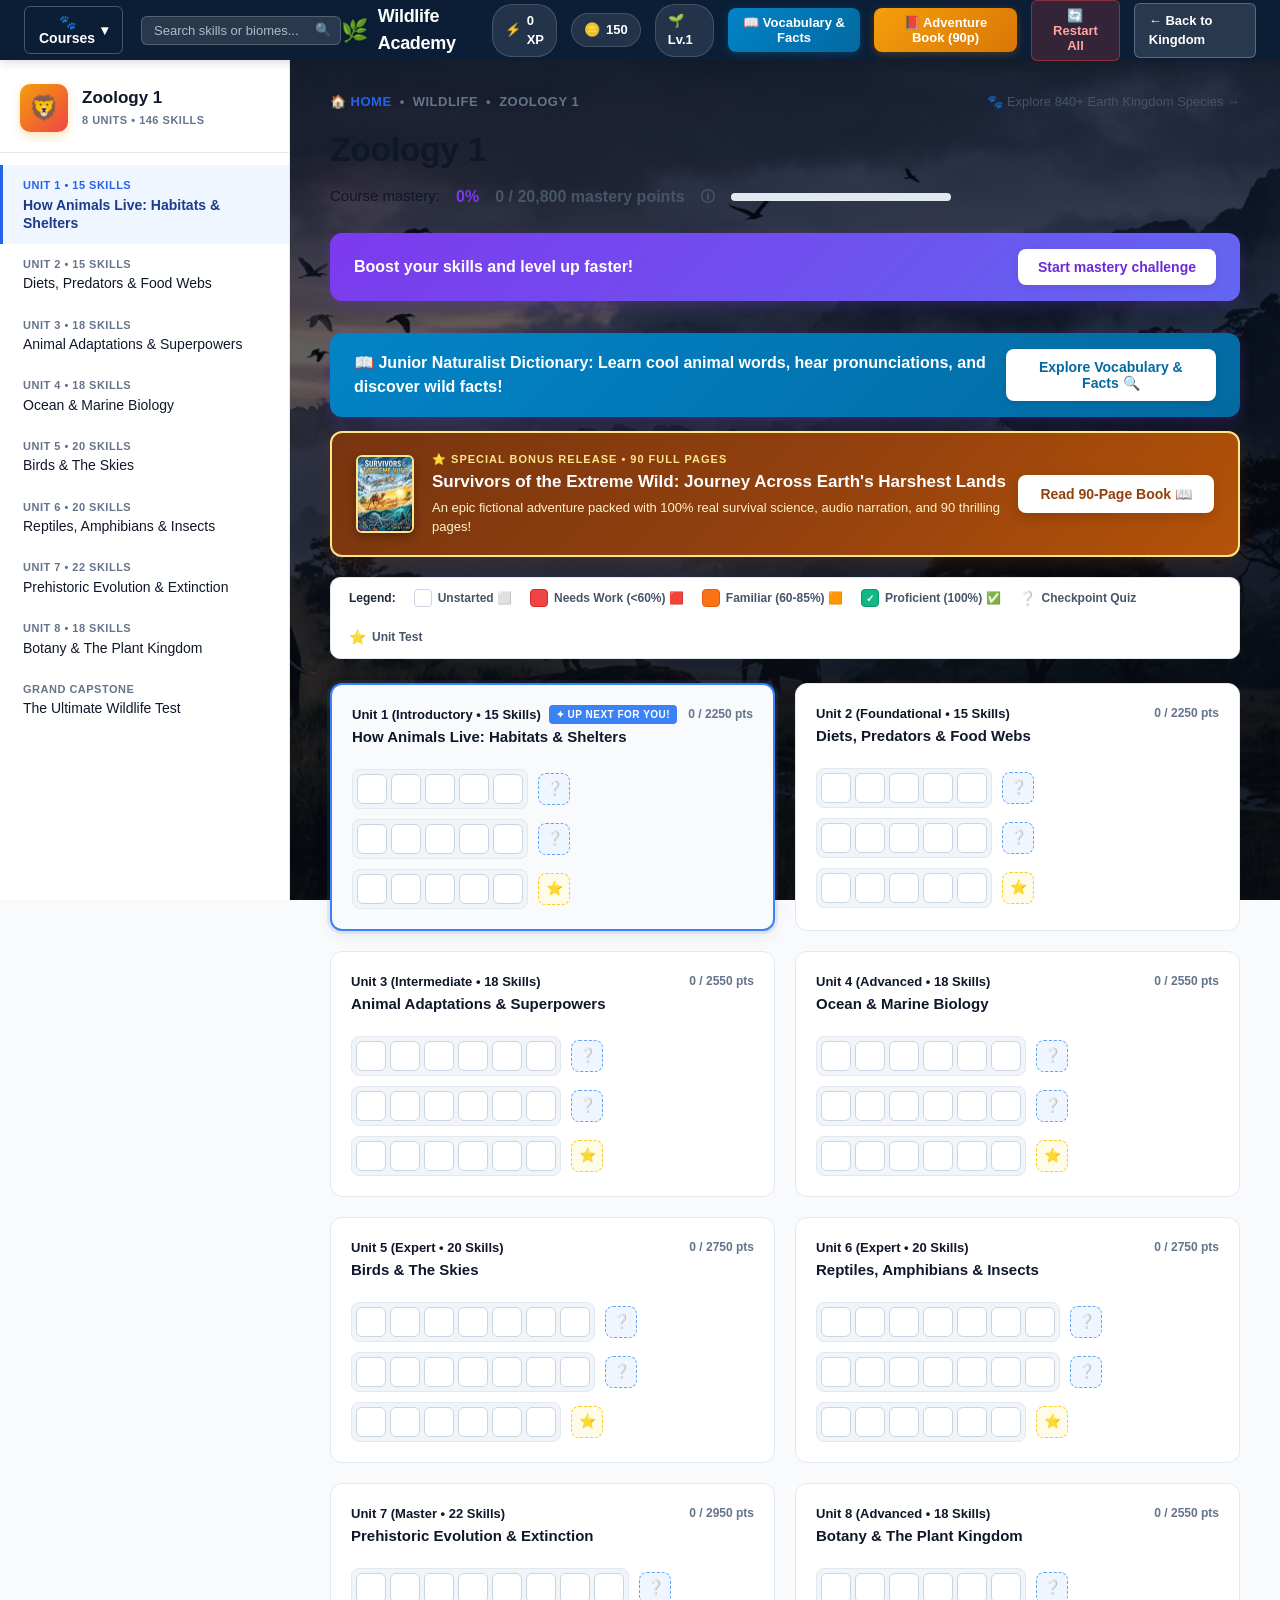
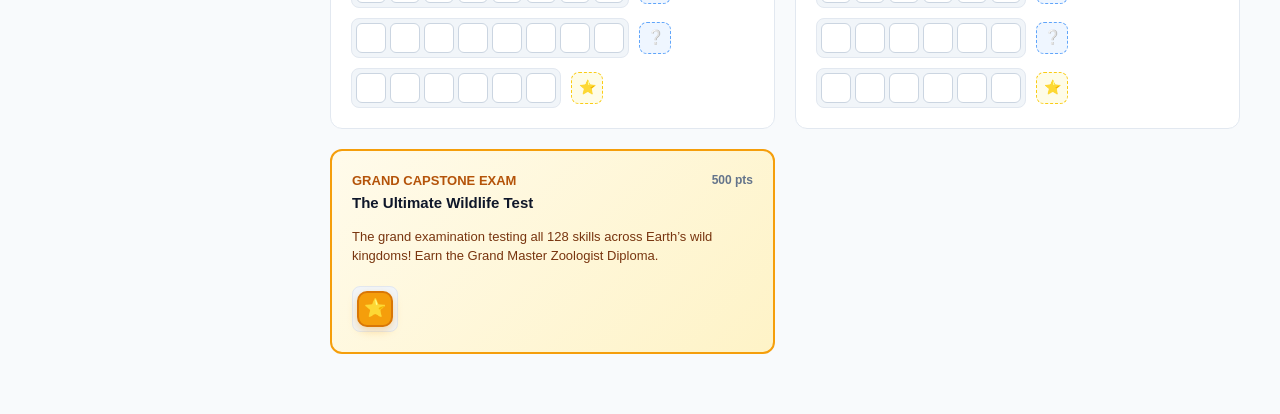
==== commit c918f388: "feat: add Master Level Dive into Plants course with 11 units and 286 lessons" ====
--- a/academy.html
+++ b/academy.html
@@ -44,6 +44,14 @@
               <small>8 Units • 146 Skills • DNA, Crystals, Extremophiles & Geodes</small>
             </div>
             <span class="ka-course-opt-check" id="check-course-advanced-bio-minerals" style="display:none;">✓</span>
+          </a>
+          <a href="javascript:void(0)" class="ka-course-option" id="opt-course-master-plants" onclick="window.AK_PAGE.switchCourse('master-plants')">
+            <span class="ka-course-opt-icon">🌿</span>
+            <div class="ka-course-opt-info">
+              <strong>Master Level: Dive into Plants & How They Live</strong>
+              <small>11 Units • 286 Lessons • Anatomy, Carnivorous Flora, Roots & Canopy Titans</small>
+            </div>
+            <span class="ka-course-opt-check" id="check-course-master-plants" style="display:none;">✓</span>
           </a>
         </div>
       </div>
@@ -239,6 +247,7 @@
   <script src="js/ultimateTest.js"></script>
   <script src="data/zoology2Courses.js"></script>
   <script src="data/advancedBioMineralsCourses.js"></script>
+  <script src="data/masterPlantsCourses.js"></script>
   <script src="data/adventureBook.js"></script>
   <script src="js/academyPage.js"></script>
 </body>
